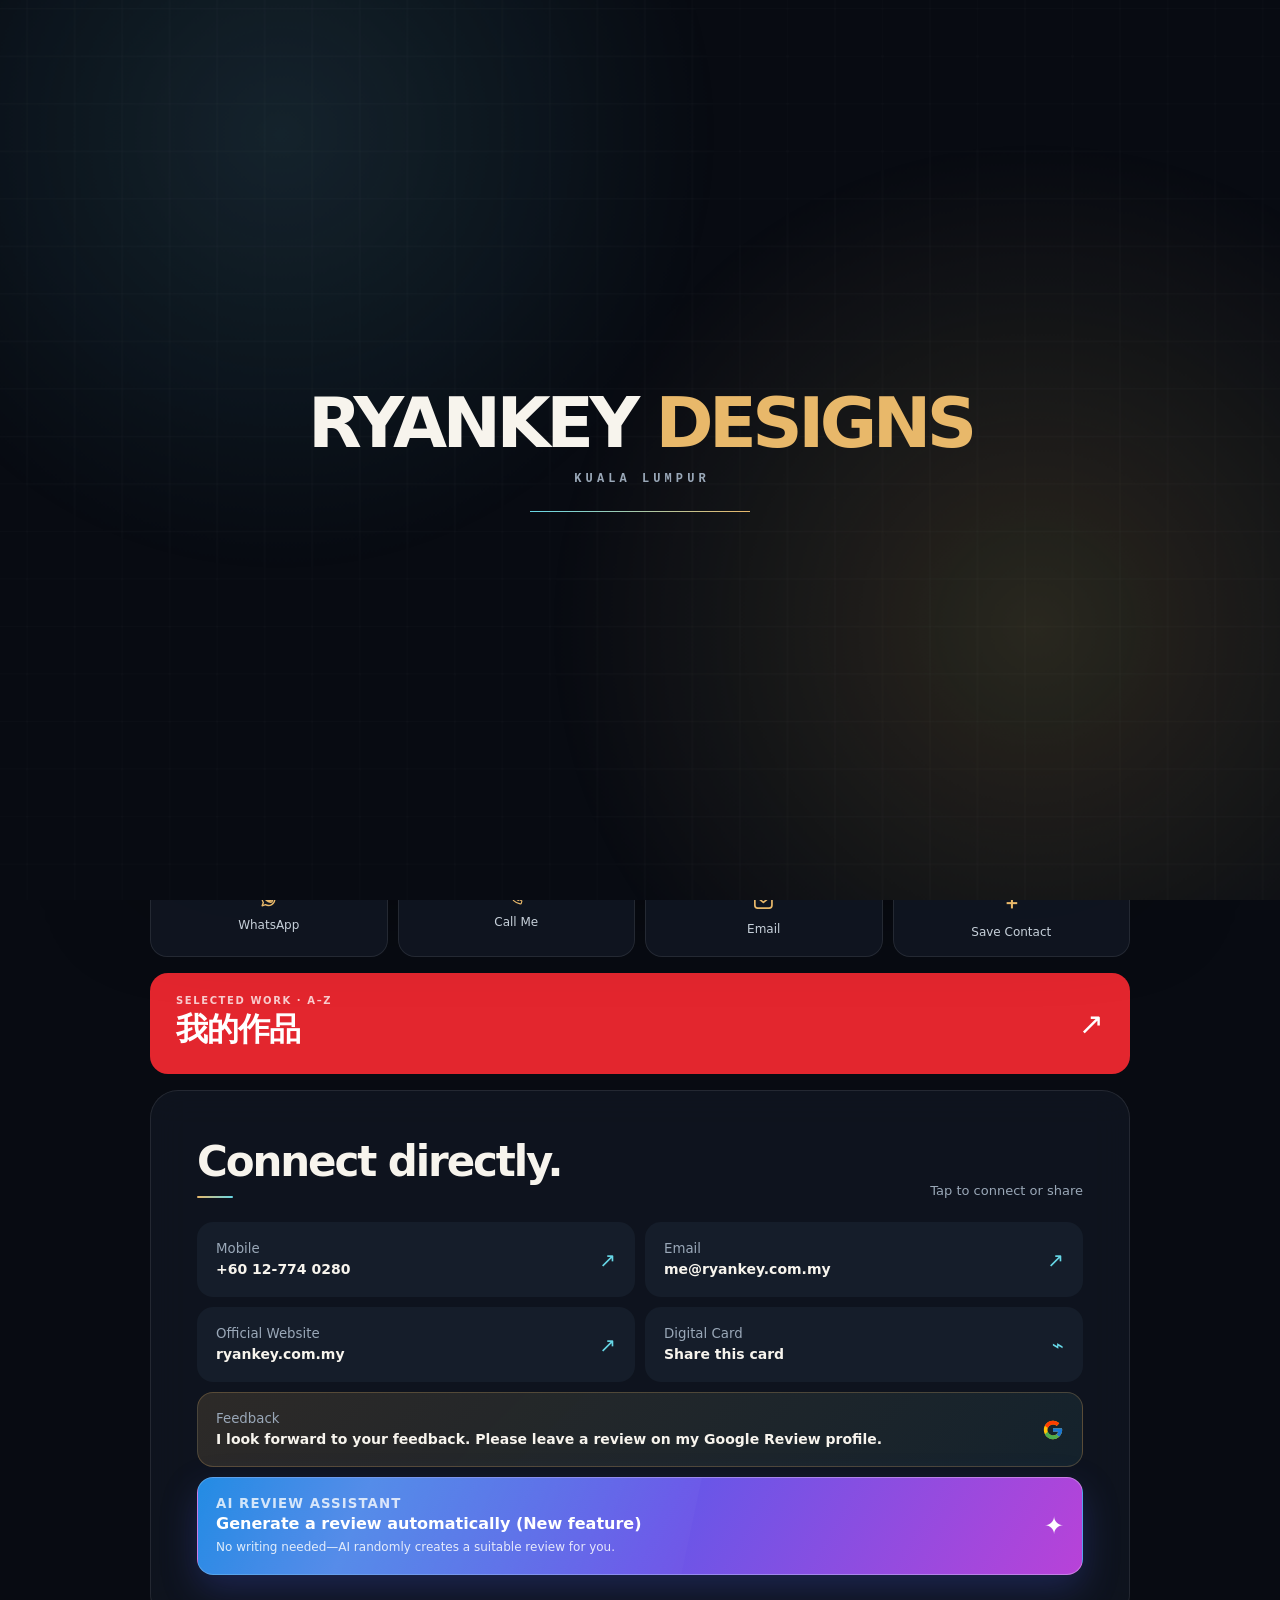
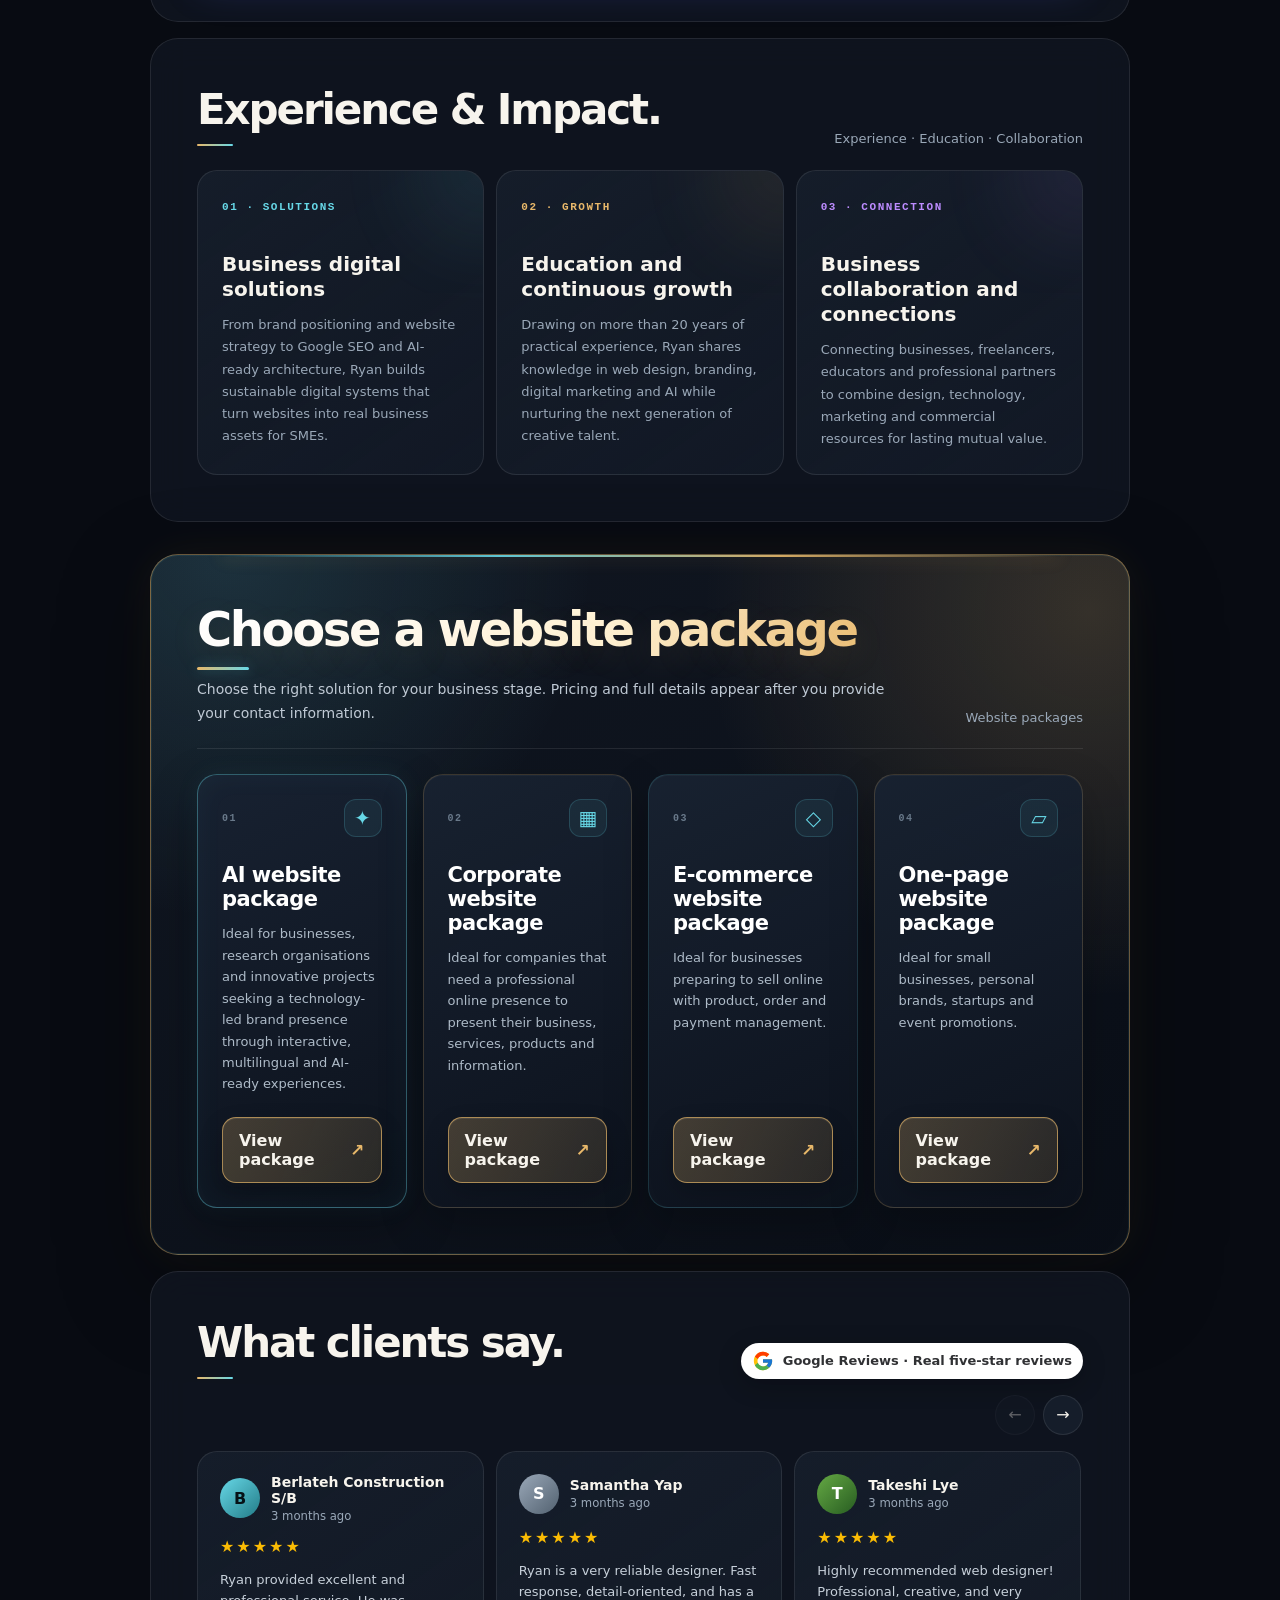
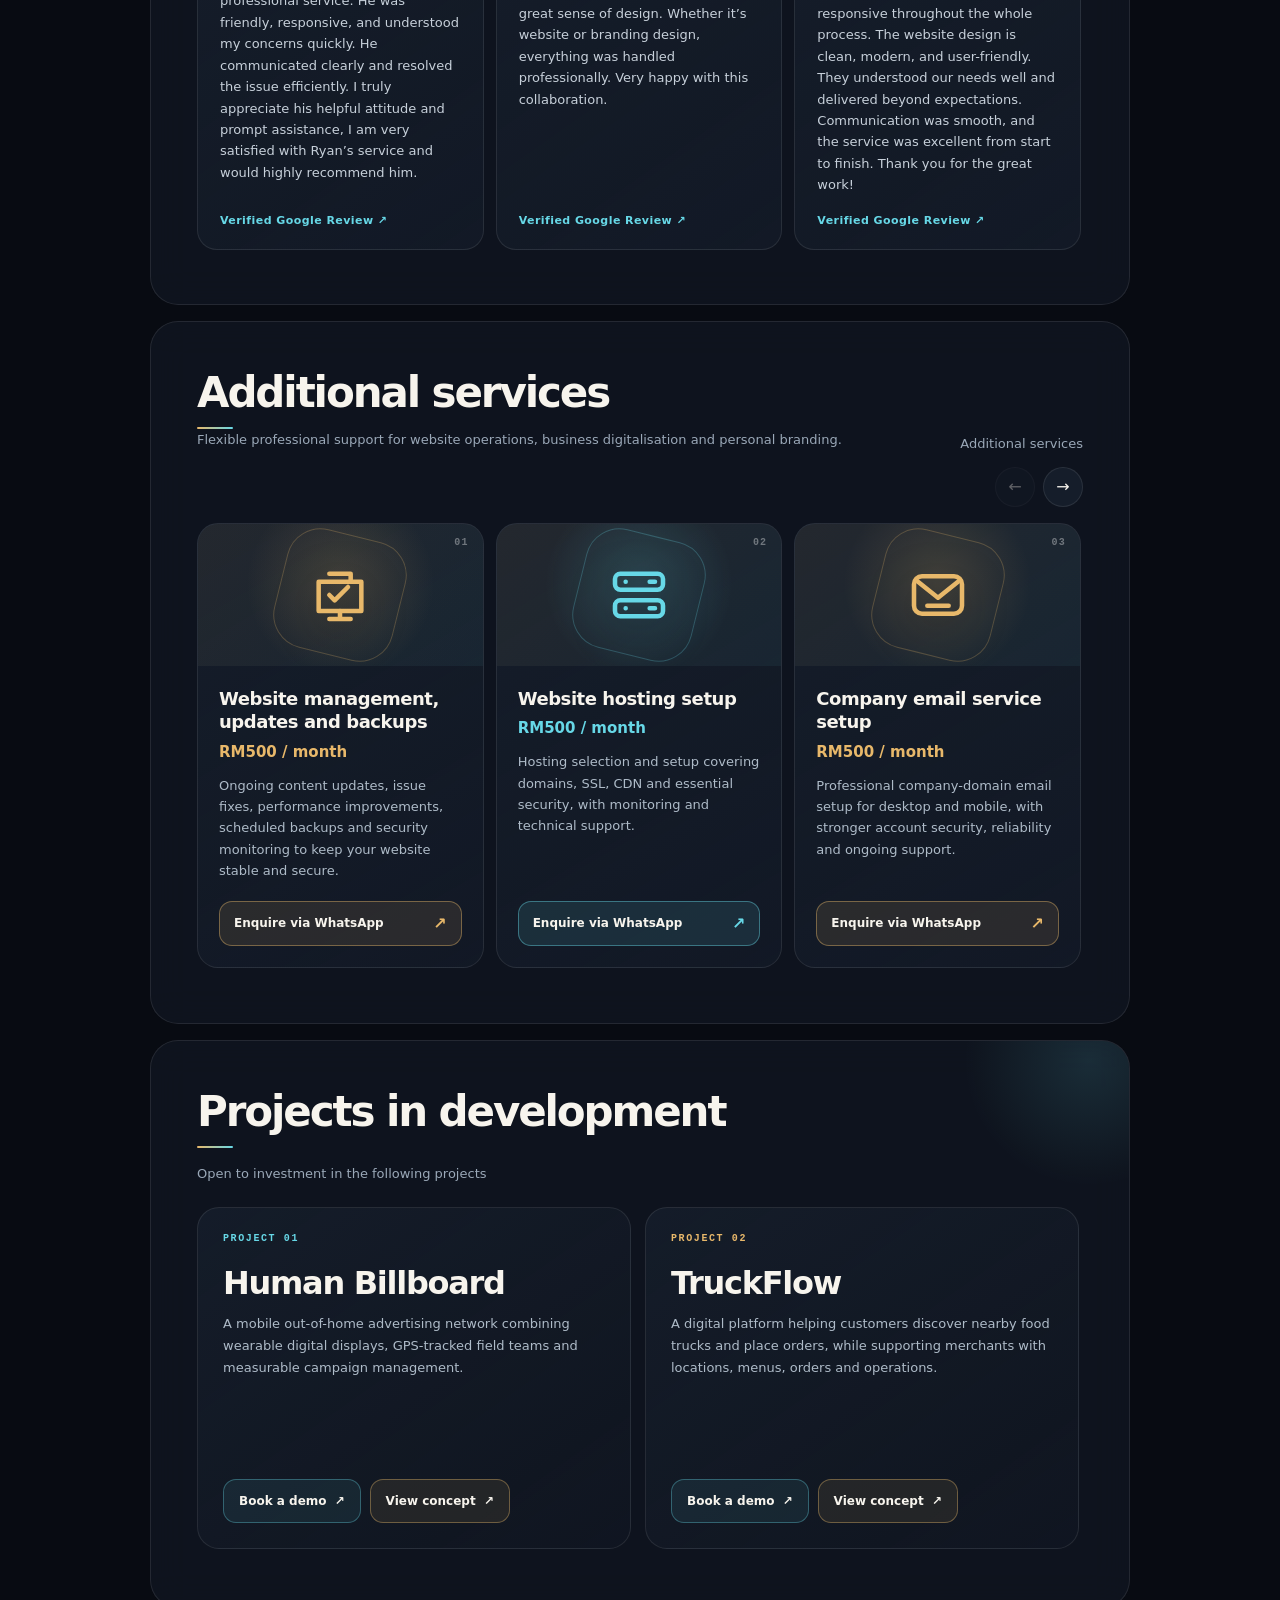
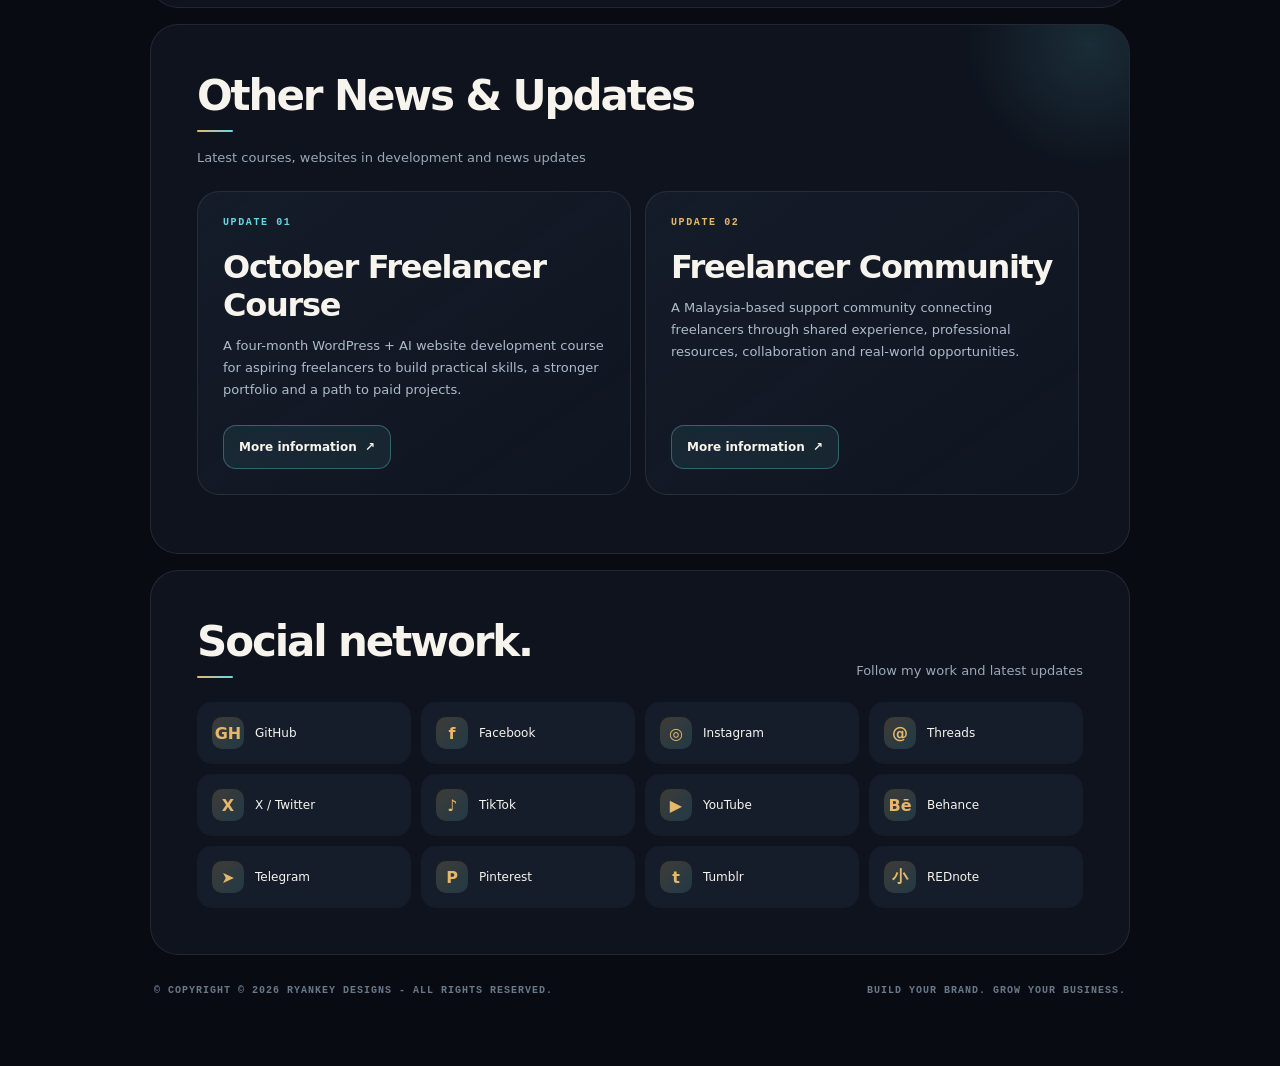
==== index.html @ c9f428a1 "Move client websites to dedicated portfolio page" ====
<!doctype html><html lang="zh-Hans"><head><meta charset="utf-8"><script>
(()=>{
  "use strict";
  if(location.hostname.toLowerCase()!=="ryankeydesigns.github.io")return;
  const sourcePrefix="/digime",currentPath=location.pathname;
  if(currentPath!==sourcePrefix&&!currentPath.startsWith(sourcePrefix+"/"))return;
  const targetPath=currentPath.slice(sourcePrefix.length)||"/";
  location.replace("https://ryankey.com.my"+targetPath+location.search+location.hash);
})();
</script>
<meta name="viewport" content="width=device-width,initial-scale=1,viewport-fit=cover"><meta name="theme-color" content="#080b12">
<link rel="icon" type="image/png" sizes="32x32" href="favicon-32.png">
<link rel="apple-touch-icon" sizes="180x180" href="apple-touch-icon.png">
<link rel="manifest" href="site.webmanifest">
<meta name="description" content="With more than 20 years of web design and brand strategy experience, Ryan helps SMEs build professional websites, strengthen brand value and drive business growth through Google SEO, digital marketing and AI-ready architecture.">
<link rel="canonical" href="https://ryankey.com.my/">
<meta property="og:type" content="profile">
<meta property="og:site_name" content="RyanKey Designs">
<meta property="og:title" content="RyanKey Design - Chief Web Design & Branding Advisor">
<meta property="og:description" content="With more than 20 years of web design and brand strategy experience, Ryan helps SMEs build professional websites, strengthen brand value and drive business growth through Google SEO, digital marketing and AI-ready architecture.">
<meta property="og:url" content="https://ryankey.com.my/">
<meta property="og:image" content="https://ryankey.com.my/Digime_ryankey.jpg?v=20260816">
<meta property="og:image:secure_url" content="https://ryankey.com.my/Digime_ryankey.jpg?v=20260816">
<meta property="og:image:type" content="image/jpeg">
<meta property="og:image:width" content="1000">
<meta property="og:image:height" content="563">
<meta property="og:image:alt" content="Ryan Key — Chief Web Design & Branding Advisor · Digital Name Card">
<meta property="profile:first_name" content="Ryan">
<meta property="profile:last_name" content="Key">
<meta name="twitter:card" content="summary_large_image">
<meta name="twitter:title" content="RyanKey Design - Chief Web Design & Branding Advisor">
<meta name="twitter:description" content="With more than 20 years of web design and brand strategy experience, Ryan helps SMEs build professional websites, strengthen brand value and drive business growth through Google SEO, digital marketing and AI-ready architecture.">
<meta name="twitter:image" content="https://ryankey.com.my/Digime_ryankey.jpg?v=20260816">
<meta name="twitter:image:alt" content="Ryan Key — Chief Web Design & Branding Advisor · Digital Name Card">
<title>RyanKey Design - Chief Web Design & Branding Advisor</title>
<link rel="stylesheet" href="enhancements.css?v=12"><link rel="stylesheet" href="package-selector.css?v=4"><link rel="stylesheet" href="package-card-enhancements.css?v=4"><link rel="stylesheet" href="additional-services.css?v=1"><link rel="stylesheet" href="site-i18n.css?v=2"><style>
:root{color-scheme:dark;--bg:#080b12;--panel:#111722;--panel2:#151d2a;--text:#f7f4ed;--muted:#9aa8b8;--gold:#e8b86a;--cyan:#67d8e7;--line:rgba(255,255,255,.09)}*{box-sizing:border-box}html{scroll-behavior:smooth}body{margin:0;min-height:100vh;background:var(--bg);color:var(--text);font-family:Inter,ui-sans-serif,system-ui,-apple-system,"Segoe UI",sans-serif}body:before{content:"";position:fixed;inset:0;pointer-events:none;background:radial-gradient(circle at 10% 0,rgba(103,216,231,.12),transparent 30%),radial-gradient(circle at 90% 15%,rgba(232,184,106,.12),transparent 32%),linear-gradient(rgba(255,255,255,.018) 1px,transparent 1px),linear-gradient(90deg,rgba(255,255,255,.018) 1px,transparent 1px);background-size:auto,auto,44px 44px,44px 44px}button,a{font:inherit}.shell{position:relative;width:min(100% - 28px,980px);margin:auto;padding:28px 0 70px}.topbar{display:flex;justify-content:space-between;align-items:center;margin-bottom:18px}.brand{font-weight:850;letter-spacing:-.05em}.brand i{font-style:normal;color:var(--gold)}.online{display:flex;align-items:center;gap:8px;color:var(--muted);font:650 10px ui-monospace,monospace;letter-spacing:.14em;text-transform:uppercase}.online:before{content:"";width:7px;height:7px;border-radius:50%;background:#60efa4;box-shadow:0 0 16px #60efa4}.hero{display:grid;grid-template-columns:1.1fr .9fr;min-height:450px;border:1px solid var(--line);border-radius:32px;overflow:hidden;background:rgba(17,23,34,.82);backdrop-filter:blur(20px);box-shadow:0 30px 100px rgba(0,0,0,.5)}.intro{padding:clamp(30px,6vw,66px);display:flex;flex-direction:column;justify-content:center}.eyebrow{margin:0 0 18px;color:var(--gold);font:700 11px ui-monospace,monospace;letter-spacing:.18em;text-transform:uppercase}.intro h1{margin:0;font-size:clamp(58px,9.6vw,101px);line-height:.88;letter-spacing:-.075em}.intro h1 span{display:block;color:transparent;background:linear-gradient(90deg,var(--gold),#fff0c9);background-clip:text;-webkit-background-clip:text}.identity-row{display:grid;grid-template-columns:minmax(0,.9fr) minmax(150px,1.1fr);align-items:end;gap:clamp(18px,4vw,44px)}.identity-meta{min-width:0;padding-bottom:0;transform:translateY(8px)}.title{margin:0 0 4px;color:#d4dde7;font-size:clamp(16px,2.4vw,21px);line-height:1.4;text-align:left}.location{margin:0;color:var(--muted);font-size:13px;text-align:left}html[lang^="zh"] .title{white-space:nowrap;font-size:clamp(13px,3.7vw,18px)}.hero-about{margin:20px 0 0;padding-top:18px;border-top:1px solid var(--line);color:#aebbc8;font-size:13px;line-height:1.65;max-width:510px}.hero-about strong{color:var(--text)}.hero-specialties{display:block;margin-top:10px;color:var(--gold);font-size:11px;font-weight:750;letter-spacing:.04em}.portrait{position:relative;min-height:370px;background:linear-gradient(160deg,rgba(103,216,231,.2),rgba(232,184,106,.08))}.portrait img{width:100%;height:100%;object-fit:cover;filter:saturate(.8) contrast(1.05)}.portrait:after{content:"";position:absolute;inset:0;background:linear-gradient(to top,rgba(8,11,18,.75),transparent 50%)}.actions{display:grid;grid-template-columns:repeat(4,1fr);gap:10px;margin:16px 0}.action{border:1px solid var(--line);border-radius:17px;background:rgba(17,23,34,.86);color:var(--text);text-decoration:none;padding:16px 12px;text-align:center;cursor:pointer;transition:.2s}.action:hover,.action:focus-visible{transform:translateY(-3px);border-color:rgba(232,184,106,.5);background:#17202e;outline:none}.action b{display:block;color:var(--gold);font-size:19px;margin-bottom:5px}.action:nth-child(2) b{font-size:15.32px}.action:nth-child(3) b{font-size:22.8px}.action b svg{display:block;width:1em;height:1em;margin:auto;overflow:visible}.action span{font-size:12px;color:#c7d0da}.section{margin-top:16px;padding:clamp(24px,5vw,46px);border:1px solid var(--line);border-radius:28px;background:rgba(17,23,34,.78);backdrop-filter:blur(18px)}.section-head{display:flex;justify-content:space-between;align-items:end;gap:18px;margin-bottom:24px}.section h2{margin:0;font-size:clamp(26px,5vw,42px);letter-spacing:-.05em}.section-head p{margin:0;color:var(--muted);font-size:13px}.contact-grid{display:grid;grid-template-columns:repeat(2,1fr);gap:10px}.contact{display:flex;justify-content:space-between;text-align:left;align-items:center;gap:12px;padding:18px;border-radius:16px;color:var(--text);text-decoration:none;background:var(--panel2);border:1px solid transparent;transition:.2s;cursor:pointer}.contact:hover{border-color:rgba(103,216,231,.35);transform:translateY(-2px)}.contact small{display:block;color:var(--muted);margin-bottom:3px}.contact strong{font-size:14px;word-break:break-word}.contact em{font-style:normal;color:var(--cyan);font-size:20px}.contact.review{grid-column:1/-1;background:linear-gradient(135deg,rgba(232,184,106,.14),rgba(103,216,231,.08));border-color:rgba(232,184,106,.24)}.contact.review em{color:var(--gold)}.socials{display:grid;grid-template-columns:repeat(4,1fr);gap:10px}.social{display:flex;align-items:center;gap:11px;min-height:62px;padding:14px;border-radius:15px;background:var(--panel2);border:1px solid transparent;color:var(--text);text-decoration:none;transition:.2s}.social:hover{transform:translateY(-2px);border-color:rgba(232,184,106,.4)}.badge{display:grid;place-items:center;flex:0 0 32px;height:32px;border-radius:10px;background:linear-gradient(135deg,rgba(232,184,106,.2),rgba(103,216,231,.15));color:var(--gold);font-weight:900}.social span:last-child{font-size:12px}.google-review-brand{display:inline-flex;align-items:center;gap:9px;padding:7px 11px;border-radius:999px;background:#fff;color:#303134!important;font-weight:750!important;box-shadow:0 6px 24px rgba(0,0,0,.24)}.google-logo{width:22px;height:22px;display:block;flex:0 0 auto}.review-controls{display:flex;justify-content:flex-end;gap:8px;margin:-8px 0 14px}.review-arrow{display:grid;place-items:center;width:40px;height:40px;border:1px solid var(--line);border-radius:50%;background:var(--panel2);color:var(--text);cursor:pointer;transition:.2s}.review-arrow:hover,.review-arrow:focus-visible{border-color:rgba(232,184,106,.55);color:var(--gold);transform:translateY(-2px);outline:none}.review-arrow:disabled{opacity:.35;cursor:default;transform:none}.reviews{display:grid;grid-auto-flow:column;grid-auto-columns:calc((100% - 24px)/3);gap:12px;overflow-x:auto;scroll-snap-type:x mandatory;scroll-behavior:smooth;overscroll-behavior-inline:contain;scrollbar-width:none;padding:2px 1px 8px}.reviews::-webkit-scrollbar{display:none}.review-card{scroll-snap-align:start;scroll-snap-stop:always;display:flex;flex-direction:column;min-height:280px;padding:22px;border-radius:20px;background:linear-gradient(145deg,#151d2a,rgba(21,29,42,.68));border:1px solid var(--line);transition:.25s}.review-card:hover{transform:translateY(-4px);border-color:rgba(232,184,106,.38)}.review-top{display:flex;align-items:center;gap:11px;margin-bottom:14px}.review-avatar{display:grid;place-items:center;flex:0 0 40px;height:40px;border-radius:50%;background:linear-gradient(135deg,var(--cyan),#227b87);color:#061116;font-weight:900}.review-card:nth-child(2) .review-avatar{background:linear-gradient(135deg,#9aa8b8,#526170);color:#fff}.review-card:nth-child(3) .review-avatar{background:linear-gradient(135deg,#65a944,#275c21);color:#fff}.review-card:nth-child(4) .review-avatar{background:linear-gradient(135deg,#36b69f,#075c4c);color:#fff}.review-card:nth-child(5) .review-avatar{background:linear-gradient(135deg,#8d7fc7,#473b79);color:#fff}.review-card:nth-child(6) .review-avatar{background:linear-gradient(135deg,#72aa45,#355f22);color:#fff}.review-card:nth-child(7) .review-avatar{background:linear-gradient(135deg,#d7a447,#7c5418);color:#fff}.review-card:nth-child(8) .review-avatar{background:linear-gradient(135deg,#7188d8,#39498b);color:#fff}.review-card:nth-child(9) .review-avatar{background:linear-gradient(135deg,#3d8b86,#174c49);color:#fff}.review-card:nth-child(10) .review-avatar{background:linear-gradient(135deg,#7dbf55,#3d7724);color:#fff}.review-name{font-size:14px}.review-name small{display:block;margin-top:3px;color:var(--muted);font-weight:500}.stars{color:#fbbc04;letter-spacing:2px;font-size:16px;margin-bottom:13px}.review-text{margin:0;color:#c7d0da;line-height:1.65;font-size:13px;flex:1}.review-source{margin-top:18px;color:var(--cyan);font-size:11px;text-decoration:none;font-weight:750;letter-spacing:.04em}.review-source:hover{color:var(--gold)}.client-controls{display:flex;justify-content:flex-end;gap:8px;margin:-8px 0 14px}.client-arrow{display:grid;place-items:center;width:40px;height:40px;border:1px solid var(--line);border-radius:50%;background:var(--panel2);color:var(--text);cursor:pointer;transition:.2s}.client-arrow:hover,.client-arrow:focus-visible{border-color:rgba(103,216,231,.5);color:var(--cyan);transform:translateY(-2px);outline:none}.client-arrow:disabled{opacity:.35;cursor:default;transform:none}.clients-slider{display:grid;grid-auto-flow:column;grid-auto-columns:calc((100% - 24px)/3);gap:12px;overflow-x:auto;scroll-snap-type:x mandatory;scroll-behavior:smooth;overscroll-behavior-inline:contain;scrollbar-width:none;padding:2px 1px 8px}.clients-slider::-webkit-scrollbar{display:none}.client-card{scroll-snap-align:start;scroll-snap-stop:always;display:flex;flex-direction:column;min-height:320px;border:1px solid var(--line);border-radius:20px;overflow:hidden;background:linear-gradient(145deg,#151d2a,rgba(21,29,42,.66));color:var(--text);text-decoration:none;transition:.3s}.client-card:hover,.client-card:focus-visible{transform:translateY(-4px);border-color:rgba(103,216,231,.38);outline:none}.client-visual{position:relative;display:grid;place-items:center;height:128px;background:radial-gradient(circle at 50% 30%,rgba(103,216,231,.18),transparent 55%),linear-gradient(135deg,rgba(232,184,106,.08),rgba(103,216,231,.06))}.client-visual img{position:relative;z-index:1;width:72px;height:72px;object-fit:contain;border-radius:16px;background:#fff;padding:8px;box-shadow:0 12px 30px rgba(0,0,0,.28)}.client-initial{position:absolute;display:grid;place-items:center;width:72px;height:72px;border-radius:16px;background:linear-gradient(135deg,var(--gold),var(--cyan));color:#071019;font-size:28px;font-weight:900}.client-index{position:absolute;top:13px;right:14px;color:rgba(255,255,255,.36);font:700 10px ui-monospace,monospace;letter-spacing:.12em}.client-copy{display:flex;flex:1;flex-direction:column;padding:20px}.client-copy h3{margin:0 0 10px;font-size:18px;line-height:1.25;letter-spacing:-.02em}.client-copy p{margin:0;color:#aebbc8;font-size:13px;line-height:1.6;flex:1}.client-visit{margin-top:18px;color:var(--gold);font-size:11px;font-weight:750;letter-spacing:.04em}.client-visit b{color:var(--cyan);font-size:15px}.about{color:#bbc7d3;line-height:1.75;font-size:15px;max-width:770px}.about strong{color:var(--text)}footer{padding:30px 4px 0;display:flex;justify-content:space-between;color:#69798a;font:600 10px ui-monospace,monospace;letter-spacing:.1em;text-transform:uppercase}.toast{position:fixed;left:50%;bottom:24px;z-index:5;transform:translate(-50%,25px);padding:12px 17px;border-radius:999px;background:#f4e5c6;color:#17120b;font-size:12px;font-weight:750;opacity:0;pointer-events:none;transition:.25s}.toast.show{opacity:1;transform:translate(-50%,0)}@media(max-width:900px) and (min-width:721px){.reviews,.clients-slider{grid-auto-columns:calc((100% - 12px)/2)}}@media(min-width:721px){.identity-row{display:block}.identity-meta{margin-top:14px;padding-bottom:0;transform:none}.title{margin-bottom:4px}.location{margin:0}}@media(max-width:720px){.reviews,.clients-slider{grid-auto-columns:88%}.client-card{min-height:300px}.review-card{min-height:auto}.review-controls{margin-top:0}.shell{width:min(100% - 20px,540px);padding-top:18px}.hero{grid-template-columns:1fr}.intro{padding:40px 28px}.portrait{min-height:300px;order:-1}.portrait img{position:absolute}.actions{grid-template-columns:repeat(2,1fr)}.contact-grid{grid-template-columns:1fr}.socials{grid-template-columns:repeat(2,1fr)}.section-head{align-items:start;flex-direction:column}.section{padding:28px 20px}footer{gap:8px;flex-direction:column}}@media(prefers-reduced-motion:reduce){*{scroll-behavior:auto!important;transition:none!important}}
.ai-entry{position:fixed;right:22px;bottom:82px;z-index:1100;display:inline-flex;align-items:center;gap:10px;min-height:48px;padding:12px 17px;border:1px solid rgba(103,216,231,.4);border-radius:999px;background:rgba(17,23,34,.96);color:var(--text);text-decoration:none;font-size:13px;font-weight:800;box-shadow:0 16px 44px rgba(0,0,0,.42);backdrop-filter:blur(16px);transition:transform .2s,border-color .2s,box-shadow .2s}.ai-entry:hover,.ai-entry:focus-visible{transform:translateY(-3px);border-color:var(--cyan);box-shadow:0 18px 48px rgba(0,0,0,.5),0 0 24px rgba(103,216,231,.12);outline:none}.ai-entry__dot{width:9px;height:9px;border-radius:50%;background:#60efa4;box-shadow:0 0 14px #60efa4}.ai-entry__icon{color:var(--gold);font-size:17px}.ai-entry__en{display:none}html[lang^="en"] .ai-entry__zh{display:none}html[lang^="en"] .ai-entry__en{display:inline}@media(max-width:520px){.ai-entry{right:14px;bottom:calc(96px + env(safe-area-inset-bottom,0px));min-height:46px;padding:11px 15px}}</style><style>
.development-projects{position:relative;overflow:hidden}
.development-projects:before{content:"";position:absolute;right:-90px;top:-110px;width:260px;height:260px;border-radius:50%;background:radial-gradient(circle,rgba(103,216,231,.13),transparent 68%);pointer-events:none}
.development-projects .section-head{position:relative;z-index:1;flex-direction:column;align-items:flex-start;justify-content:flex-start;gap:18px}
.development-projects .section-head p{width:100%;text-align:left}
.dev-project-grid{position:relative;z-index:1;display:grid;grid-auto-flow:column;grid-auto-columns:calc((100% - 14px)/2);grid-template-columns:none;gap:14px;overflow-x:auto;overscroll-behavior-inline:contain;scroll-snap-type:inline mandatory;scroll-behavior:smooth;padding:2px 2px 12px;scrollbar-width:thin;scrollbar-color:rgba(103,216,231,.45) rgba(255,255,255,.06)}
.dev-project-grid::-webkit-scrollbar{height:7px}
.dev-project-grid::-webkit-scrollbar-track{background:rgba(255,255,255,.06);border-radius:999px}
.dev-project-grid::-webkit-scrollbar-thumb{background:linear-gradient(90deg,var(--cyan),var(--gold));border-radius:999px}
.dev-project-card{position:relative;display:flex;flex-direction:column;min-height:280px;padding:25px;border:1px solid var(--line);border-radius:22px;background:linear-gradient(145deg,rgba(21,29,42,.96),rgba(17,23,34,.72));scroll-snap-align:start;transition:transform .3s ease,border-color .3s ease,box-shadow .3s ease}
.dev-project-card:hover,.dev-project-card:focus-within{transform:translateY(-5px);border-color:rgba(103,216,231,.42);box-shadow:0 20px 55px rgba(0,0,0,.28)}
.dev-project-card:nth-child(even):hover,.dev-project-card:nth-child(even):focus-within{border-color:rgba(232,184,106,.48)}
.dev-project-number{color:var(--cyan);font:750 10px ui-monospace,monospace;letter-spacing:.16em}
.dev-project-card:nth-child(even) .dev-project-number{color:var(--gold)}
.dev-project-card h3{margin:20px 0 11px;font-size:clamp(23px,3.5vw,32px);letter-spacing:-.04em}\n.other-updates .dev-project-status{display:inline-block;margin-left:.18em;font-size:.7em;font-weight:800;line-height:1;letter-spacing:-.02em;vertical-align:baseline;white-space:nowrap}
.dev-project-card p{flex:1;margin:0;color:#aebbc8;font-size:13px;line-height:1.7}
.dev-project-actions{display:flex;flex-wrap:wrap;gap:9px;margin-top:24px}
.dev-project-button{display:inline-flex;align-items:center;justify-content:center;gap:8px;min-height:44px;padding:11px 15px;border:1px solid rgba(103,216,231,.34);border-radius:13px;color:var(--text);background:rgba(103,216,231,.08);text-decoration:none;font-size:12px;font-weight:800;transition:.2s}
.dev-project-button:hover,.dev-project-button:focus-visible{transform:translateY(-2px);color:#071019;background:var(--cyan);outline:none}
.dev-project-button--concept{border-color:rgba(232,184,106,.38);background:rgba(232,184,106,.09)}
.dev-project-button--concept:hover,.dev-project-button--concept:focus-visible{background:var(--gold)}
@media(max-width:720px){.dev-project-grid{grid-auto-columns:88%}.dev-project-card{min-height:250px;padding:22px}.dev-project-actions{display:grid;grid-template-columns:repeat(2,minmax(0,1fr))}.dev-project-card--concept-only .dev-project-actions{grid-template-columns:1fr}.dev-project-button{padding:10px 8px}}
</style><style>
.dev-demo-button{cursor:pointer}
.demo-booking-modal[hidden]{display:none}
.demo-booking-modal{position:fixed;inset:0;z-index:3000;display:grid;place-items:center;padding:20px;background:rgba(4,7,12,.78);backdrop-filter:blur(14px)}
.demo-booking-dialog{position:relative;width:min(100%,700px);max-height:min(88dvh,820px);overflow-y:auto;padding:clamp(24px,5vw,42px);border:1px solid rgba(103,216,231,.3);border-radius:26px;background:linear-gradient(145deg,#151d2a,#0e151f);box-shadow:0 30px 100px rgba(0,0,0,.65)}
.demo-booking-close{position:absolute;top:14px;right:14px;display:grid;place-items:center;width:40px;height:40px;border:1px solid var(--line);border-radius:50%;background:#111722;color:var(--text);font-size:22px;cursor:pointer}
.demo-booking-dialog h2{margin:0 48px 6px 0;font-size:clamp(26px,5vw,38px);letter-spacing:-.04em}
.demo-booking-project{display:block;margin:4px 0 24px;color:var(--gold);font-size:15px;font-weight:800}
.demo-booking-grid{display:grid;grid-template-columns:repeat(2,minmax(0,1fr));gap:15px}
.demo-field{display:grid;gap:7px}
.demo-field--wide{grid-column:1/-1}
.demo-field label{color:#d7e0e8;font-size:12px;font-weight:750}
.demo-field input{width:100%;min-height:48px;border:1px solid rgba(255,255,255,.13);border-radius:13px;padding:11px 13px;background:#182231;color:#fff;outline:none}
.demo-field input:focus{border-color:var(--cyan);box-shadow:0 0 0 3px rgba(103,216,231,.1)}
.demo-consent{display:flex;align-items:flex-start;gap:10px;margin:18px 0;color:var(--muted);font-size:12px;line-height:1.55}
.demo-consent input{margin-top:3px;accent-color:var(--gold)}
.demo-form-error{min-height:18px;margin:0 0 10px;color:#ffaea4;font-size:12px}
.demo-booking-actions{display:flex;justify-content:flex-end;gap:10px}
.demo-cancel,.demo-submit{min-height:46px;border-radius:13px;padding:11px 17px;font-weight:850;cursor:pointer}
.demo-cancel{border:1px solid var(--line);background:transparent;color:var(--text)}
.demo-submit{border:0;background:var(--gold);color:#15191f}
body.demo-modal-open{overflow:hidden}
@media(max-width:620px){.demo-booking-modal{padding:10px}.demo-booking-dialog{max-height:92dvh;padding:24px 18px;border-radius:21px}.demo-booking-grid{grid-template-columns:1fr}.demo-field--wide{grid-column:auto}.demo-booking-actions{display:grid;grid-template-columns:1fr}.demo-submit{grid-row:1}.demo-cancel{grid-row:2}}
</style><style>
.portfolio-cta{display:grid;grid-template-columns:minmax(0,1fr) auto;grid-template-areas:"meta arrow" "title arrow";align-items:center;gap:2px 20px;margin:16px 0;padding:22px 26px;border-radius:18px;background:#e3262e;color:#fff;text-decoration:none;transition:transform .2s ease,background .2s ease}
.portfolio-cta span{grid-area:meta;font-size:10px;font-weight:800;letter-spacing:.16em;opacity:.76}
.portfolio-cta strong{grid-area:title;font-size:clamp(20px,3.2vw,32px);letter-spacing:-.035em}
.portfolio-cta em{grid-area:arrow;font-style:normal;font-size:30px;transition:transform .2s ease}
.portfolio-cta:hover,.portfolio-cta:focus-visible{background:#ff3039;transform:translateY(-2px);outline:none}
.portfolio-cta:hover em,.portfolio-cta:focus-visible em{transform:translate(3px,-3px)}
@media(max-width:600px){.portfolio-cta{padding:19px 20px;border-radius:15px}.portfolio-cta strong{font-size:22px}}
</style></head><body class="is-loading"><div class="site-loader" id="siteLoader" role="status" aria-live="polite" aria-label="RyanKey Designs website is loading"><div class="site-loader-inner"><p class="site-loader-brand">RYANKEY <span>DESIGNS</span></p><p class="site-loader-location">KUALA LUMPUR</p><div class="site-loader-line" aria-hidden="true"></div></div></div><main class="shell">
<nav class="topbar" aria-label="Brand"><div class="brand">RYANKEY <i>DESIGNS</i></div><a class="online" href="https://wa.me/60127740280" target="_blank" rel="noopener" aria-label="通过 WhatsApp 联系 Ryan / Contact Ryan on WhatsApp">Available</a></nav>
<section class="hero"><div class="intro"><div class="identity-row"><h1>Ryan <span>Key.</span></h1><div class="identity-meta"><p class="title">Chief Web Design & Branding Advisor</p><p class="location">Kuala Lumpur · Malaysia</p></div></div><p class="hero-about">拥有超过 <strong>20 年网页设计与品牌策略经验</strong>，协助中小型企业建立专业网站、提升品牌价值，并结合 Google SEO、数码营销及 AI Ready 架构推动业务成长。<span class="hero-specialties">Web Designer · Digital Marketing Trainer · AI Personal Branding Consultant</span></p><aside class="hero-roles" aria-labelledby="heroRolesTitle"><h2 class="hero-roles__title" id="heroRolesTitle">社团和公益头衔／职位</h2><ul class="hero-roles__list"><li><strong>吉隆坡增光中小型工商业联合会</strong> — 数码资讯</li><li><strong>城市园甲洞华小（三）校</strong> — 网站管理与更新</li><li><strong>SUMA 数码营销学院</strong> — 网络与网站指导老师</li><li><strong>自由业者互助社群</strong> — 创办人</li></ul></aside></div><div class="portrait"><img id="heroPortrait" src="ryankey-profile.jpg?v=2" alt="Ryan Key" width="900" height="1200" decoding="async" fetchpriority="high"></div></section>
<section class="actions" aria-label="Quick actions"><a class="action" href="https://wa.me/60127740280" target="_blank" rel="noopener"><b><svg viewBox="0 0 24 24" aria-hidden="true" focusable="false" fill="none" stroke="currentColor" stroke-width="1.8" stroke-linecap="round" stroke-linejoin="round"><path d="M20 11.5a8 8 0 0 1-11.8 7L4 20l1.5-4.1A8 8 0 1 1 20 11.5Z"/><path d="M9 8.5c.4 3 2 4.7 5 5.2l1-1.2 2 .9c-.2 1.4-1 2.1-2.4 2.1-4.2-.2-7.7-3.7-8-7.8 0-1.3.8-2.1 2.1-2.3l1 2-1.2 1.1Z"/></svg></b><span>WhatsApp</span></a><a class="action" href="tel:+60127740280"><b><svg viewBox="0 0 24 24" aria-hidden="true" focusable="false" fill="none" stroke="currentColor" stroke-width="1.8" stroke-linecap="round" stroke-linejoin="round"><path d="M6.7 3.8 9 7.7 7.5 9.5a14.5 14.5 0 0 0 7 7l1.8-1.5 3.9 2.3-.8 3.2c-.2.8-1 1.4-1.9 1.3C9.7 20.7 3.3 14.3 2.2 6.5c-.1-.9.5-1.7 1.3-1.9l3.2-.8Z"/></svg></b><span>Call Me</span></a><a class="action" href="mailto:me@ryankey.com.my"><b><svg viewBox="0 0 24 24" aria-hidden="true" focusable="false" fill="none" stroke="currentColor" stroke-width="1.8" stroke-linecap="round" stroke-linejoin="round"><rect x="3" y="5" width="18" height="14" rx="3"/><path d="m4.5 7 7.5 6 7.5-6"/></svg></b><span>Email</span></a><button class="action" id="saveContact" type="button"><b>＋</b><span>Save Contact</span></button></section>
<a class="portfolio-cta" href="works.html" aria-label="查看我的作品"><span>SELECTED WORK · A–Z</span><strong>我的作品</strong><em aria-hidden="true">↗</em></a>
<section class="section"><div class="section-head"><h2>Connect directly.</h2><p>轻触即可联络或分享</p></div><div class="contact-grid"><a class="contact" href="tel:+60127740280"><span><small>Mobile</small><strong>+60 12-774 0280</strong></span><em>↗</em></a><a class="contact" href="mailto:me@ryankey.com.my"><span><small>Email</small><strong>me@ryankey.com.my</strong></span><em>↗</em></a><a class="contact" href="https://ryankey.com.my/" target="_blank" rel="noopener"><span><small>Official Website</small><strong>ryankey.com.my</strong></span><em>↗</em></a><button class="contact" id="shareCard" type="button"><span><small>Digital Card</small><strong>Share this card</strong></span><em>⌁</em></button><a class="contact review" href="https://g.page/r/CS7VcVHp9qnpEAE/review" target="_blank" rel="noopener"><span><small>Feedback</small><strong>I look forward to your feedback. Please leave a review on my Google Review profile.</strong></span><em><svg class="google-logo" viewBox="0 0 48 48" role="img" aria-label="Google Review"><path fill="#FFC107" d="M43.611 20.083H42V20H24v8h11.303C33.65 32.657 29.225 36 24 36c-6.627 0-12-5.373-12-12s5.373-12 12-12c3.059 0 5.842 1.154 7.961 3.039l5.657-5.657C34.046 6.053 29.268 4 24 4 12.955 4 4 12.955 4 24s8.955 20 20 20 20-8.955 20-20c0-1.341-.138-2.65-.389-3.917z"/><path fill="#FF3D00" d="M6.306 14.691l6.571 4.819C14.655 15.108 18.961 12 24 12c3.059 0 5.842 1.154 7.961 3.039l5.657-5.657C34.046 6.053 29.268 4 24 4c-7.682 0-14.344 4.337-17.694 10.691z"/><path fill="#4CAF50" d="M24 44c5.166 0 9.86-1.977 13.409-5.192l-6.19-5.238C29.211 35.091 26.715 36 24 36c-5.204 0-9.616-3.317-11.283-7.946l-6.522 5.025C9.505 39.556 16.227 44 24 44z"/><path fill="#1976D2" d="M43.611 20.083H42V20H24v8h11.303a12.04 12.04 0 0 1-4.087 5.571l.003-.002 6.19 5.238C36.971 39.205 44 34 44 24c0-1.341-.138-2.65-.389-3.917z"/></svg></em></a><a class="contact review-generator" href="https://google-review.ryankey.com.my/r/ryankey-review" target="_blank" rel="noopener"><span><small>AI Review Assistant</small><strong>Generate a review automatically (New feature)</strong><span class="contact-note">No writing needed—AI randomly creates a suitable review for you.</span></span><em aria-hidden="true">✦</em></a></div></section>
<section class="section social-section"><div class="section-head"><h2>Social network.</h2><p>关注我的作品与最新动态</p></div><div class="socials">
<a class="social" href="https://github.com/ryankeydesigns" target="_blank" rel="noopener"><span class="badge">GH</span><span>GitHub</span></a><a class="social" href="https://www.facebook.com/ryankeydesigns" target="_blank" rel="noopener"><span class="badge">f</span><span>Facebook</span></a><a class="social" href="https://www.instagram.com/ryankeydesigns/" target="_blank" rel="noopener"><span class="badge">◎</span><span>Instagram</span></a><a class="social" href="https://www.threads.net/@ryankeydesigns" target="_blank" rel="noopener"><span class="badge">@</span><span>Threads</span></a><a class="social" href="https://x.com/RyanKey52797190" target="_blank" rel="noopener"><span class="badge">X</span><span>X / Twitter</span></a><a class="social" href="https://www.tiktok.com/@29ryankey" target="_blank" rel="noopener"><span class="badge">♪</span><span>TikTok</span></a><a class="social" href="https://www.youtube.com/@ryankey" target="_blank" rel="noopener"><span class="badge">▶</span><span>YouTube</span></a><a class="social" href="https://www.behance.net/ryankey2020" target="_blank" rel="noopener"><span class="badge">Bē</span><span>Behance</span></a><a class="social" href="https://t.me/Ryankey29" target="_blank" rel="noopener"><span class="badge">➤</span><span>Telegram</span></a><a class="social" href="https://www.pinterest.com/ryankeydesigns/" target="_blank" rel="noopener"><span class="badge">P</span><span>Pinterest</span></a><a class="social" href="https://www.tumblr.com/blog/ryankey-designs" target="_blank" rel="noopener" aria-label="Visit RyanKey Designs on Tumblr"><span class="badge">t</span><span>Tumblr</span></a><a class="social" href="https://www.rednote.com/user/profile/6471e61c000000001001e84d" target="_blank" rel="noopener" aria-label="Visit RyanKey Designs on REDnote"><span class="badge">小</span><span>REDnote</span></a>
</div></section>
<section class="section reviews-section"><div class="section-head"><h2>What clients say.</h2><p class="google-review-brand"><svg class="google-logo" viewBox="0 0 48 48" role="img" aria-label="Google"><path fill="#FFC107" d="M43.611 20.083H42V20H24v8h11.303C33.65 32.657 29.225 36 24 36c-6.627 0-12-5.373-12-12s5.373-12 12-12c3.059 0 5.842 1.154 7.961 3.039l5.657-5.657C34.046 6.053 29.268 4 24 4 12.955 4 4 12.955 4 24s8.955 20 20 20 20-8.955 20-20c0-1.341-.138-2.65-.389-3.917z"/><path fill="#FF3D00" d="M6.306 14.691l6.571 4.819C14.655 15.108 18.961 12 24 12c3.059 0 5.842 1.154 7.961 3.039l5.657-5.657C34.046 6.053 29.268 4 24 4c-7.682 0-14.344 4.337-17.694 10.691z"/><path fill="#4CAF50" d="M24 44c5.166 0 9.86-1.977 13.409-5.192l-6.19-5.238C29.211 35.091 26.715 36 24 36c-5.204 0-9.616-3.317-11.283-7.946l-6.522 5.025C9.505 39.556 16.227 44 24 44z"/><path fill="#1976D2" d="M43.611 20.083H42V20H24v8h11.303a12.04 12.04 0 0 1-4.087 5.571l.003-.002 6.19 5.238C36.971 39.205 44 34 44 24c0-1.341-.138-2.65-.389-3.917z"/></svg><span>Google Reviews · 真实五星评价</span></p></div><div class="review-controls" aria-label="Review navigation"><button class="review-arrow" id="reviewPrev" type="button" aria-label="Previous reviews">←</button><button class="review-arrow" id="reviewNext" type="button" aria-label="Next reviews">→</button></div><div class="reviews" id="reviewsSlider" tabindex="0" aria-label="Google reviews slider">
<article class="review-card"><div class="review-top"><span class="review-avatar" aria-hidden="true">B</span><strong class="review-name">Berlateh Construction S/B<small>3 个月前</small></strong></div><div class="stars" aria-label="5 out of 5 stars">★★★★★</div><p class="review-text">Ryan provided excellent and professional service. He was friendly, responsive, and understood my concerns quickly. He communicated clearly and resolved the issue efficiently. I truly appreciate his helpful attitude and prompt assistance, I am very satisfied with Ryan’s service and would highly recommend him.</p><a class="review-source" href="https://www.google.com/maps/place/Ryankey+Designs/data=!4m2!3m1!1s0x0:0xe9a9f6e95171d52e?sa=X&ved=1t:2428&ictx=111" target="_blank" rel="noopener">Verified Google Review ↗</a></article>
<article class="review-card"><div class="review-top"><span class="review-avatar" aria-hidden="true">S</span><strong class="review-name">Samantha Yap<small>3 个月前</small></strong></div><div class="stars" aria-label="5 out of 5 stars">★★★★★</div><p class="review-text">Ryan is a very reliable designer. Fast response, detail-oriented, and has a great sense of design. Whether it’s website or branding design, everything was handled professionally. Very happy with this collaboration.</p><a class="review-source" href="https://www.google.com/maps/place/Ryankey+Designs/data=!4m2!3m1!1s0x0:0xe9a9f6e95171d52e?sa=X&ved=1t:2428&ictx=111" target="_blank" rel="noopener">Verified Google Review ↗</a></article>
<article class="review-card"><div class="review-top"><span class="review-avatar" aria-hidden="true">T</span><strong class="review-name">Takeshi Lye<small>3 个月前</small></strong></div><div class="stars" aria-label="5 out of 5 stars">★★★★★</div><p class="review-text">Highly recommended web designer! Professional, creative, and very responsive throughout the whole process. The website design is clean, modern, and user-friendly. They understood our needs well and delivered beyond expectations. Communication was smooth, and the service was excellent from start to finish. Thank you for the great work!</p><a class="review-source" href="https://www.google.com/maps/place/Ryankey+Designs/data=!4m2!3m1!1s0x0:0xe9a9f6e95171d52e?sa=X&ved=1t:2428&ictx=111" target="_blank" rel="noopener">Verified Google Review ↗</a></article>
<article class="review-card"><div class="review-top"><span class="review-avatar" aria-hidden="true">S</span><strong class="review-name">Sifu Wong<small>3 个月前</small></strong></div><div class="stars" aria-label="5 out of 5 stars">★★★★★</div><p class="review-text">Ryankey Designs always over deliver in term of their product and services. I have been using their services for the past few years without complain. They will suggest the best solution for your web design needs.</p><a class="review-source" href="https://www.google.com/maps/place/Ryankey+Designs/data=!4m2!3m1!1s0x0:0xe9a9f6e95171d52e?sa=X&ved=1t:2428&ictx=111" target="_blank" rel="noopener">Verified Google Review ↗</a></article>
<article class="review-card"><div class="review-top"><span class="review-avatar" aria-hidden="true">J</span><strong class="review-name">Jared Low<small>3 个月前</small></strong></div><div class="stars" aria-label="5 out of 5 stars">★★★★★</div><p class="review-text">Ryan is a very nice and knowledgeable lecturer. I with with him at SUMA College he always well taught our students</p><a class="review-source" href="https://www.google.com/maps/place/Ryankey+Designs/data=!4m2!3m1!1s0x0:0xe9a9f6e95171d52e?sa=X&ved=1t:2428&ictx=111" target="_blank" rel="noopener">Verified Google Review ↗</a></article>
<article class="review-card"><div class="review-top"><span class="review-avatar" aria-hidden="true">M</span><strong class="review-name">Mindie Sai<small>2 个月前</small></strong></div><div class="stars" aria-label="5 out of 5 stars">★★★★★</div><p class="review-text">Ryan is someone who is very patient, responsible and committed to his work. I have engaged him for my business art work since years ago, he is always attentive to customer's needs.</p><a class="review-source" href="https://www.google.com/maps/place/Ryankey+Designs/data=!4m2!3m1!1s0x0:0xe9a9f6e95171d52e?sa=X&ved=1t:2428&ictx=111" target="_blank" rel="noopener">Verified Google Review ↗</a></article>
<article class="review-card"><div class="review-top"><span class="review-avatar" aria-hidden="true">J</span><strong class="review-name">Jess Tan<small>3 周前</small></strong></div><div class="stars" aria-label="5 out of 5 stars">★★★★★</div><p class="review-text">Ryan is more than a web designer-he is a trusted digital marketing partner. From website planning to Google Business Profile, content strategy, and technical support, he has been there every step of the way. I highly recommend RyanKey Designs to anyone looking to build a strong online presence.</p><a class="review-source" href="https://www.google.com/maps/place/Ryankey+Designs/data=!4m2!3m1!1s0x0:0xe9a9f6e95171d52e?sa=X&ved=1t:2428&ictx=111" target="_blank" rel="noopener">Verified Google Review ↗</a></article>
<article class="review-card"><div class="review-top"><span class="review-avatar" aria-hidden="true">林</span><strong class="review-name">林邵阳<small>3 个月前</small></strong></div><div class="stars" aria-label="5 out of 5 stars">★★★★★</div><p class="review-text">Great learning experience overall. The teacher explains things clearly and makes the class comfortable and enjoyable. I’ve improved a lot in website design during this course.</p><a class="review-source" href="https://www.google.com/maps/place/Ryankey+Designs/data=!4m2!3m1!1s0x0:0xe9a9f6e95171d52e?sa=X&ved=1t:2428&ictx=111" target="_blank" rel="noopener">Verified Google Review ↗</a></article>
<article class="review-card"><div class="review-top"><span class="review-avatar" aria-hidden="true">汪</span><strong class="review-name">汪骏宇 ong jun yu<small>3 个月前</small></strong></div><div class="stars" aria-label="5 out of 5 stars">★★★★★</div><p class="review-text">很感谢老师在 Website Design 的指导，课程内容非常实用，也让我对网站设计有更深的理解。老师会认真讲解每个细节，包括 layout、字体、配色和整体视觉效果，对我帮助很大。愿意分享真实行业经验，以前我对 website design 没什么概念，但上完课后，开始懂得怎样设计一个有美感又有用户体验的网站。谢谢老师一直耐心指导！</p><a class="review-source" href="https://www.google.com/maps/place/Ryankey+Designs/data=!4m2!3m1!1s0x0:0xe9a9f6e95171d52e?sa=X&ved=1t:2428&ictx=111" target="_blank" rel="noopener">Verified Google Review ↗</a></article>
<article class="review-card"><div class="review-top"><span class="review-avatar" aria-hidden="true">L</span><strong class="review-name">罗子健Lohcheekian<small>3 个月前</small></strong></div><div class="stars" aria-label="5 out of 5 stars">★★★★★</div><p class="review-text">An excellent website design lecturer who explains concepts clearly and makes learning easy to understand. The classes are always engaging, practical, and helpful for improving both creativity and technical skills.</p><a class="review-source" href="https://www.google.com/maps/place/Ryankey+Designs/data=!4m2!3m1!1s0x0:0xe9a9f6e95171d52e?sa=X&ved=1t:2428&ictx=111" target="_blank" rel="noopener">Verified Google Review ↗</a></article>
</div></section>
<section class="section experience-section"><div class="section-head"><h2>Experience & Impact.</h2><p>经验 · 教学 · 合作</p></div><div class="experience"><article class="experience-card cyan"><span class="number">01 · SOLUTIONS</span><h3>企业数码解决方案</h3><p>从品牌定位、网站策略、Google SEO 到 AI Ready 架构，为中小型企业规划可持续成长的数码系统，让网站成为真正的业务资产。</p></article><article class="experience-card gold"><span class="number">02 · GROWTH</span><h3>教学与持续成长</h3><p>结合超过 20 年实战经验，持续分享网页设计、品牌策略、数码营销与 AI 应用知识，并透过教学推动新一代创意人才成长。</p></article><article class="experience-card violet"><span class="number">03 · CONNECTION</span><h3>商业合作与资源连接</h3><p>连接企业、自由工作者、教育机构与专业伙伴，整合设计、技术、营销及商业资源，创造长期且互惠的合作价值。</p></article></div></section>
<section class="section development-projects" id="developmentProjects" aria-labelledby="developmentProjectsTitle"><div class="section-head"><h2 id="developmentProjectsTitle">Projects in development</h2><p>Open to investment in the following projects</p></div><div class="dev-project-grid" role="region" aria-label="Projects in development" tabindex="0"><article class="dev-project-card"><span class="dev-project-number">PROJECT 01</span><h3>Human Billboard</h3><p>A mobile out-of-home advertising network combining wearable digital displays, GPS-tracked field teams and measurable campaign management.</p><div class="dev-project-actions"><button type="button" class="dev-project-button dev-demo-button" data-demo-project="Human Billboard" aria-label="Book a demo">Book a demo <span aria-hidden="true">↗</span></button><a class="dev-project-button dev-project-button--concept" href="https://docs.google.com/presentation/d/1nWnqqLB9lE0BW27IsFU2--lgbJn2pkNJJYWGOYHKw9U/edit?usp=sharing" target="_blank" rel="noopener noreferrer" aria-label="Concept presentation">View concept <span aria-hidden="true">↗</span></a></div></article><article class="dev-project-card"><span class="dev-project-number">PROJECT 02</span><h3>TruckFlow</h3><p>A digital platform helping customers discover nearby food trucks and place orders, while supporting merchants with locations, menus, orders and operations.</p><div class="dev-project-actions"><button type="button" class="dev-project-button dev-demo-button" data-demo-project="TruckFlow" aria-label="Book a demo">Book a demo <span aria-hidden="true">↗</span></button><a class="dev-project-button dev-project-button--concept" href="https://docs.google.com/presentation/d/1_Q2O-L8oxTBWifsIcV_4pQhQhjnWgEW5WC80RHcvcLo/edit?usp=sharing" target="_blank" rel="noopener noreferrer" aria-label="Concept presentation">View concept <span aria-hidden="true">↗</span></a></div></article><article class="dev-project-card dev-project-card--concept-only"><span class="dev-project-number">PROJECT 03</span><h3>JDM Japanese Street Car Used Parts Platform</h3><p>A specialist marketplace connecting JDM enthusiasts, workshops and trusted sellers to discover and trade rare pre-owned Japanese performance parts.</p><div class="dev-project-actions"><a class="dev-project-button dev-project-button--concept" href="https://docs.google.com/presentation/d/1kI4KhyLHgcWZQ9Z7C0SZeEW1PVRDUF4NDJDu-ksMhQ4/edit?usp=sharing" target="_blank" rel="noopener noreferrer" aria-label="Concept presentation">View concept <span aria-hidden="true">↗</span></a></div></article><article class="dev-project-card dev-project-card--concept-only"><span class="dev-project-number">PROJECT 04</span><h3>World's Rarest Coffee Club</h3><p>A members-only club for collectors and connoisseurs, bringing together limited-origin lots, rare harvests and exclusive tasting experiences.</p><div class="dev-project-actions"><a class="dev-project-button dev-project-button--concept" href="https://docs.google.com/presentation/d/1vPc5oKJykac3y-sgTixIhN1Dxxl74jkT2PoHggKBFNk/edit?usp=sharing" target="_blank" rel="noopener noreferrer" aria-label="Concept presentation">View concept <span aria-hidden="true">↗</span></a></div></article></div></section><section class="section development-projects other-updates" id="otherUpdates" aria-labelledby="otherUpdatesTitle"><div class="section-head"><h2 id="otherUpdatesTitle">Other News &amp; Updates</h2><p>Latest courses, websites in development and news updates</p></div><div class="dev-project-grid" role="region" aria-label="Other news and updates" tabindex="0"><article class="dev-project-card"><span class="dev-project-number">UPDATE 01</span><h3>October Freelancer Course</h3><p>A four-month WordPress + AI website development course for aspiring freelancers to build practical skills, a stronger portfolio and a path to paid projects.</p><div class="dev-project-actions"><a class="dev-project-button" href="https://ai-website26.ryankeycourse.com/" target="_blank" rel="noopener noreferrer" aria-label="More information">More information <span aria-hidden="true">↗</span></a></div></article><article class="dev-project-card"><span class="dev-project-number">UPDATE 02</span><h3>Freelancer Community</h3><p>A Malaysia-based support community connecting freelancers through shared experience, professional resources, collaboration and real-world opportunities.</p><div class="dev-project-actions"><a class="dev-project-button" href="https://freelancers.com.my/" target="_blank" rel="noopener noreferrer" aria-label="More information">More information <span aria-hidden="true">↗</span></a></div></article><article class="dev-project-card"><span class="dev-project-number">UPDATE 03</span><h3>JAPAN DNA</h3><p>An interactive trilingual science website presenting DNA research through dynamic visuals, structured content and an immersive digital experience. Development progress: 100%.</p><div class="dev-project-actions"><a class="dev-project-button" href="https://demo1.ryankeycourse.com/" target="_blank" rel="noopener noreferrer" aria-label="More information">More information <span aria-hidden="true">↗</span></a></div></article><article class="dev-project-card"><span class="dev-project-number">UPDATE 04</span><h3>Baseus</h3><p>An interactive wireless presenter showcase featuring product highlights, hotspot demonstrations, motion effects, video and responsive design. Development progress: 65%.</p><div class="dev-project-actions"><a class="dev-project-button" href="https://baseus-wireless-presenter.hazy-river-2109.chatgpt.site/" target="_blank" rel="noopener noreferrer" aria-label="More information">More information <span aria-hidden="true">↗</span></a></div></article></div></section><footer><span>© Copyright © 2026 Ryankey Designs - All Rights Reserved.</span><span>Build your brand. Grow your business.</span></footer></main><div class="demo-booking-modal" id="demoBookingModal" hidden>
<div class="demo-booking-dialog" role="dialog" aria-modal="true" aria-labelledby="demoBookingTitle">
<button class="demo-booking-close" type="button" aria-label="Close">×</button>
<h2 id="demoBookingTitle">Book a Demo</h2><span class="demo-booking-project" id="demoBookingProject"></span>
<form id="demoBookingForm" novalidate>
<input type="hidden" id="demoProject">
<div class="demo-booking-grid">
<div class="demo-field"><label for="demoName">Full name *</label><input id="demoName" name="name" autocomplete="name" required maxlength="80"></div>
<div class="demo-field"><label for="demoPhone">Phone number *</label><input id="demoPhone" name="phone" type="tel" autocomplete="tel" required maxlength="30" placeholder="+6012 774 0280"></div>
<div class="demo-field"><label for="demoEmail">Email address</label><input id="demoEmail" name="email" type="email" autocomplete="email" maxlength="120"></div>
<div class="demo-field"><label for="demoCompany">Company name *</label><input id="demoCompany" name="company" autocomplete="organization" required maxlength="120"></div>
<div class="demo-field"><label for="demoRole">Position / role</label><input id="demoRole" name="role" autocomplete="organization-title" maxlength="80"></div>
<div class="demo-field"><label for="demoWebsite">Company website</label><input id="demoWebsite" name="website" type="url" inputmode="url" placeholder="https://"></div>
<div class="demo-field demo-field--wide"><label for="demoDateTime">Preferred demo date and time *</label><input id="demoDateTime" name="datetime" type="datetime-local" required></div>
</div>
<label class="demo-consent"><input id="demoConsent" type="checkbox" required><span>I agree that RyanKey Designs may use these details to contact me and arrange this project demo.</span></label>
<p class="demo-form-error" id="demoFormError" role="alert"></p>
<div class="demo-booking-actions"><button class="demo-cancel" type="button">Cancel</button><button class="demo-submit" type="submit">Send booking via WhatsApp</button></div>
</form>
</div></div><div class="toast" id="toast" role="status" aria-live="polite"></div><script src="package-selector.js?v=6"></script><script src="additional-services.js?v=1"></script><script src="enhancements.js?v=6"></script><script src="site-i18n.js?v=22"></script><script>(()=>{"use strict";
const modal=document.getElementById("demoBookingModal"),form=document.getElementById("demoBookingForm"),projectInput=document.getElementById("demoProject"),projectLabel=document.getElementById("demoBookingProject"),dateInput=document.getElementById("demoDateTime"),phoneInput=document.getElementById("demoPhone"),error=document.getElementById("demoFormError");
let opener=null;
const isZh=()=>document.documentElement.lang.toLowerCase().startsWith("zh");
const localDateTimeMin=()=>{const d=new Date(Date.now()+30*60000);d.setMinutes(d.getMinutes()-d.getTimezoneOffset());return d.toISOString().slice(0,16)};
function openBooking(button){opener=button;const project=button.dataset.demoProject;projectInput.value=project;projectLabel.textContent=project;dateInput.min=localDateTimeMin();error.textContent="";modal.hidden=false;document.body.classList.add("demo-modal-open");setTimeout(()=>document.getElementById("demoName").focus(),0)}
function closeBooking(){modal.hidden=true;document.body.classList.remove("demo-modal-open");opener?.focus()}
document.querySelectorAll(".dev-demo-button").forEach(button=>button.addEventListener("click",()=>openBooking(button)));
modal.querySelector(".demo-booking-close").addEventListener("click",closeBooking);modal.querySelector(".demo-cancel").addEventListener("click",closeBooking);
modal.addEventListener("click",event=>{if(event.target===modal)closeBooking()});document.addEventListener("keydown",event=>{if(event.key==="Escape"&&!modal.hidden)closeBooking()});
form.addEventListener("submit",event=>{event.preventDefault();error.textContent="";phoneInput.setCustomValidity("");const digits=phoneInput.value.replace(/\D/g,"");if(digits.length<9)phoneInput.setCustomValidity(isZh()?"电话号码必须至少包含9位数字。":"The phone number must contain at least 9 digits.");if(!form.checkValidity()){form.reportValidity();error.textContent=isZh()?"请填写所有必填资料，并确认电话号码及预约时间。":"Please complete the required details and check the phone number and appointment time.";return}
const value=id=>document.getElementById(id).value.trim();const rawDate=value("demoDateTime"),date=new Date(rawDate),when=Number.isNaN(date.getTime())?rawDate:new Intl.DateTimeFormat(isZh()?"zh-MY":"en-MY",{dateStyle:"medium",timeStyle:"short"}).format(date);
const lines=isZh()?["您好 Ryan，我想预约项目 Demo。","项目："+value("demoProject"),"姓名："+value("demoName"),"电话："+value("demoPhone"),"电邮："+(value("demoEmail")||"未提供"),"公司："+value("demoCompany"),"职位："+(value("demoRole")||"未提供"),"公司网站："+(value("demoWebsite")||"未提供"),"希望预约时间："+when,"请您确认并安排 Demo 时间，谢谢。"]:["Hi Ryan, I would like to book a project demo.","Project: "+value("demoProject"),"Name: "+value("demoName"),"Phone: "+value("demoPhone"),"Email: "+(value("demoEmail")||"Not provided"),"Company: "+value("demoCompany"),"Position: "+(value("demoRole")||"Not provided"),"Company website: "+(value("demoWebsite")||"Not provided"),"Preferred date and time: "+when,"Please confirm and arrange the demo time. Thank you."];
window.open("https://wa.me/60127740280?text="+encodeURIComponent(lines.join("\n")),"_blank","noopener");closeBooking()});
})();</script><script>(()=>{const footer=document.querySelector("footer");if(!footer)return;const ordered=[".experience-section",".package-picker",".reviews-section",".extra-services","#developmentProjects","#otherUpdates",".social-section"].map(selector=>document.querySelector(selector)).filter(Boolean);ordered.forEach(section=>footer.before(section))})();</script>
<script>const cardUrl='https://ryankey.com.my/';const toast=document.getElementById('toast');const showToast=m=>{toast.textContent=m;toast.classList.add('show');setTimeout(()=>toast.classList.remove('show'),2200)};document.getElementById('saveContact').addEventListener('click',()=>{const v=['BEGIN:VCARD','VERSION:3.0','N:Key;Ryan;;;','FN:Ryan Key','ORG:RyanKey Designs','TITLE:Chief Web Design & Branding Advisor','TEL;TYPE=CELL:+60127740280','EMAIL;TYPE=INTERNET:me@ryankey.com.my','URL:https://ryankey.com.my/','URL:'+cardUrl,'NOTE:Web Design · Branding · Digital Growth · AI','END:VCARD'].join('\r\n');const a=document.createElement('a');a.href=URL.createObjectURL(new Blob([v],{type:'text/vcard'}));a.download='Ryan-Key.vcf';a.click();URL.revokeObjectURL(a.href);showToast('Contact downloaded · 联系人已下载')});document.getElementById('shareCard').addEventListener('click',async()=>{const d={title:'RyanKey Design - Chief Web Design & Branding Advisor',text:'Ryan Key · Chief Web Design & Branding Advisor',url:cardUrl};try{if(navigator.share){await navigator.share(d)}else{await navigator.clipboard.writeText(cardUrl);showToast('Link copied · 链接已复制')}}catch(e){if(e.name!=='AbortError')showToast('Please copy: '+cardUrl)}});const reviewsSlider=document.getElementById('reviewsSlider'),reviewPrev=document.getElementById('reviewPrev'),reviewNext=document.getElementById('reviewNext');const updateReviewButtons=()=>{const max=reviewsSlider.scrollWidth-reviewsSlider.clientWidth;reviewPrev.disabled=reviewsSlider.scrollLeft<4;reviewNext.disabled=reviewsSlider.scrollLeft>max-4};const moveReviews=direction=>reviewsSlider.scrollBy({left:direction*reviewsSlider.clientWidth*.9,behavior:'smooth'});reviewPrev.addEventListener('click',()=>moveReviews(-1));reviewNext.addEventListener('click',()=>moveReviews(1));reviewsSlider.addEventListener('scroll',updateReviewButtons,{passive:true});window.addEventListener('resize',updateReviewButtons);updateReviewButtons();</script><a class="ai-entry" href="ai-assistant.html" aria-label="打开 AI 在线助理 / Open AI Assistant"><span class="ai-entry__dot" aria-hidden="true"></span><span class="ai-entry__icon" aria-hidden="true">✦</span><span class="ai-entry__zh">AI 在线助理</span><span class="ai-entry__en">AI Assistant</span></a></body></html>
---- enhancements.css ----
.portrait{overflow:hidden}
.portrait img{display:block;object-position:center 22%;background:#9b7557;will-change:transform;animation:portraitIn 1.15s cubic-bezier(.2,.8,.2,1) both}
.brand{animation:shimmer 4s ease-in-out infinite}
body:before{animation:ambientDrift 18s ease-in-out infinite alternate}
.hero{position:relative;isolation:isolate;transform-style:preserve-3d;will-change:transform;transition:transform .18s ease-out,border-color .35s ease,box-shadow .35s ease}
.hero:before{content:"";position:absolute;z-index:3;inset:0;pointer-events:none;background:radial-gradient(420px circle at var(--hero-x,72%) var(--hero-y,28%),rgba(255,238,194,.16),transparent 48%);opacity:.35;transition:opacity .3s}
.hero:hover{border-color:rgba(232,184,106,.25);box-shadow:0 34px 115px rgba(0,0,0,.58),0 0 55px rgba(232,184,106,.06)}
.hero:hover:before{opacity:1}
.hero .intro,.hero .portrait{position:relative;z-index:1}
.hero .portrait img{transform:scale(1.025) translate3d(var(--portrait-x,0),var(--portrait-y,0),0);transition:transform .3s cubic-bezier(.2,.8,.2,1),filter .35s ease}
.hero:hover .portrait img{filter:saturate(.88) contrast(1.07)}
.eyebrow,.intro h1,.title,.location,.hero-about{animation:heroTextIn .8s cubic-bezier(.2,.8,.2,1) both}
.intro h1{animation-delay:.08s}.title{animation-delay:.16s}.location{animation-delay:.22s}.hero-about{animation-delay:.28s}
.intro h1 span{background-size:220% 100%;animation:goldFlow 6s ease-in-out infinite}
.actions .action{position:relative;overflow:hidden;animation:actionIn .65s cubic-bezier(.2,.8,.2,1) both}
.actions .action:nth-child(1){animation-delay:.18s}.actions .action:nth-child(2){animation-delay:.25s}.actions .action:nth-child(3){animation-delay:.32s}.actions .action:nth-child(4){animation-delay:.39s}
.action:after{content:"";position:absolute;inset:-80% -30%;background:linear-gradient(110deg,transparent 38%,rgba(255,255,255,.12) 50%,transparent 62%);transform:translateX(-70%) rotate(8deg);transition:transform .65s ease}
.action:hover:after,.action:focus-visible:after{transform:translateX(70%) rotate(8deg)}
.action b{animation:softPulse 3s ease-in-out infinite}
.online:before{animation:onlinePulse 2.2s ease-in-out infinite}
.experience{display:grid;grid-template-columns:repeat(3,1fr);gap:12px}
.experience-card{--accent:#e8b86a;position:relative;min-height:245px;padding:24px;border-radius:20px;background:linear-gradient(145deg,#151d2a,rgba(21,29,42,.62));border:1px solid rgba(255,255,255,.09);overflow:hidden;transition:.35s cubic-bezier(.2,.8,.2,1)}
.experience-card.cyan{--accent:#67d8e7}.experience-card.violet{--accent:#bd8cff}
.experience-card:before{content:"";position:absolute;width:120px;height:120px;right:-60px;top:-60px;border-radius:50%;background:var(--accent);filter:blur(48px);opacity:.12;transition:.35s}
.experience-card:hover{transform:translateY(-7px);border-color:var(--accent);box-shadow:0 22px 50px rgba(0,0,0,.22)}
.experience-card:hover:before{opacity:.3;transform:scale(1.35)}
.experience-card .number{color:var(--accent);font:800 11px ui-monospace,monospace;letter-spacing:.14em}
.experience-card h3{margin:38px 0 12px;font-size:20px;line-height:1.25}
.experience-card p{margin:0;color:#9aa8b8;font-size:13px;line-height:1.7}
.section.reveal{opacity:0;transform:translateY(34px) scale(.992);transition:opacity .78s ease,transform .78s cubic-bezier(.2,.8,.2,1)}
.section.reveal.visible{opacity:1;transform:none}
.section.reveal .contact,.section.reveal .social,.section.reveal .review-card,.section.reveal .client-card,.section.reveal .experience-card,.section.reveal .extra-service-card{opacity:0;transform:translateY(16px);transition:opacity .55s ease,transform .55s cubic-bezier(.2,.8,.2,1),border-color .25s,box-shadow .25s}
.section.reveal.visible .contact,.section.reveal.visible .social,.section.reveal.visible .review-card,.section.reveal.visible .client-card,.section.reveal.visible .experience-card,.section.reveal.visible .extra-service-card{opacity:1;transform:none}
.section.reveal.visible :is(.contact,.social,.review-card,.client-card,.experience-card,.extra-service-card):nth-child(2){transition-delay:.06s}
.section.reveal.visible :is(.contact,.social,.review-card,.client-card,.experience-card,.extra-service-card):nth-child(3){transition-delay:.12s}
.section.reveal.visible :is(.contact,.social,.review-card,.client-card,.experience-card,.extra-service-card):nth-child(4){transition-delay:.18s}
.section.reveal.visible .contact:hover,.section.reveal.visible .social:hover{transform:translateY(-2px)}
.section.reveal.visible .review-card:hover,.section.reveal.visible .client-card:hover{transform:translateY(-4px)}.section.reveal.visible .extra-service-card:hover{transform:translateY(-5px)}
.section.reveal.visible .experience-card:hover{transform:translateY(-7px)}
.social:hover .badge{transform:rotate(-6deg) scale(1.08);box-shadow:0 8px 20px rgba(232,184,106,.16)}
.badge,.client-visual img{transition:transform .35s cubic-bezier(.2,.8,.2,1),box-shadow .35s ease}
.client-card:hover .client-visual img{transform:translateY(-4px) scale(1.06);box-shadow:0 18px 36px rgba(0,0,0,.34)}
.review-card:hover .stars{animation:starGlow .8s ease}
.review-arrow,.client-arrow{position:relative;overflow:hidden}
.review-arrow:active,.client-arrow:active,.action:active,.social:active,.contact:active{transform:scale(.97)}
@keyframes portraitIn{from{opacity:0;transform:scale(1.1)}to{opacity:1;transform:scale(1.025)}}
@keyframes heroTextIn{from{opacity:0;transform:translateY(18px)}to{opacity:1;transform:none}}
@keyframes actionIn{from{opacity:0;transform:translateY(14px)}to{opacity:1;transform:none}}
@keyframes shimmer{0%,100%{filter:drop-shadow(0 0 0 rgba(232,184,106,0))}50%{filter:drop-shadow(0 0 15px rgba(232,184,106,.28))}}
@keyframes goldFlow{0%,100%{background-position:0 50%}50%{background-position:100% 50%}}
@keyframes softPulse{0%,100%{transform:scale(1)}50%{transform:scale(1.1)}}
@keyframes onlinePulse{0%,100%{box-shadow:0 0 10px #60efa4;opacity:.8}50%{box-shadow:0 0 24px #60efa4;opacity:1}}
@keyframes ambientDrift{from{background-position:0 0,0 0,0 0,0 0}to{background-position:34px 20px,-28px 26px,22px 22px,22px 22px}}
@keyframes starGlow{50%{filter:drop-shadow(0 0 8px rgba(251,188,4,.55))}}
@media(max-width:720px){.experience{grid-template-columns:1fr}.experience-card{min-height:210px}.experience-card h3{margin-top:28px}.hero{transform:none!important}.hero:before{opacity:.55}.hero .portrait img{transform:scale(1.025)}}
@media(prefers-reduced-motion:reduce){body:before,.portrait img,.brand,.action b,.online:before,.eyebrow,.intro h1,.title,.location,.hero-about,.actions .action,.intro h1 span{animation:none!important}.hero,.hero .portrait img{transform:none!important;transition:none!important}.section.reveal,.section.reveal *{opacity:1!important;transform:none!important;transition:none!important}}

body.is-loading{overflow:hidden}
.site-loader{position:fixed;z-index:9999;inset:0;display:grid;place-items:center;overflow:hidden;background:#080b12;color:#f7f4ed;opacity:1;visibility:visible;transition:opacity .8s cubic-bezier(.4,0,.2,1),visibility .8s}
.site-loader:before{content:"";position:absolute;inset:-15%;background:radial-gradient(circle at 30% 25%,rgba(103,216,231,.12),transparent 28%),radial-gradient(circle at 72% 64%,rgba(232,184,106,.16),transparent 32%),linear-gradient(rgba(255,255,255,.022) 1px,transparent 1px),linear-gradient(90deg,rgba(255,255,255,.022) 1px,transparent 1px);background-size:auto,auto,44px 44px,44px 44px;animation:loaderAmbient 3s ease-in-out both}
.site-loader.is-exiting{opacity:0;visibility:hidden}
.site-loader-inner{position:relative;z-index:1;text-align:center;padding:30px}
.site-loader-brand{margin:0;font-size:clamp(30px,7vw,70px);font-weight:900;line-height:1;letter-spacing:-.065em;text-transform:uppercase;animation:loaderBrand 1.1s cubic-bezier(.2,.8,.2,1) both}
.site-loader-brand span{color:#e8b86a}
.site-loader-location{margin:14px 0 0;color:#9aa8b8;font:700 clamp(9px,1.4vw,12px) ui-monospace,monospace;letter-spacing:.34em;text-indent:.34em;text-transform:uppercase;animation:loaderLocation .8s .35s ease both}
.site-loader-line{width:min(220px,54vw);height:1px;margin:25px auto 0;overflow:hidden;background:rgba(255,255,255,.1)}
.site-loader-line:after{content:"";display:block;width:100%;height:100%;transform-origin:left;background:linear-gradient(90deg,#67d8e7,#e8b86a);animation:loaderProgress 3s linear both}
@keyframes loaderBrand{from{opacity:0;transform:translateY(18px) scale(.96);filter:blur(8px)}to{opacity:1;transform:none;filter:none}}
@keyframes loaderLocation{from{opacity:0;transform:translateY(8px)}to{opacity:1;transform:none}}
@keyframes loaderProgress{from{transform:scaleX(0)}to{transform:scaleX(1)}}
@keyframes loaderAmbient{from{transform:scale(1);filter:hue-rotate(0)}to{transform:scale(1.08);filter:hue-rotate(8deg)}}
@media(prefers-reduced-motion:reduce){.site-loader:before,.site-loader-brand,.site-loader-location,.site-loader-line:after{animation:none!important}.site-loader-line:after{transform:scaleX(1)}}

.interaction-progress{position:fixed;z-index:9998;top:0;left:0;width:100%;height:3px;pointer-events:none;transform:scaleX(var(--scroll-progress,0));transform-origin:left;background:linear-gradient(90deg,#67d8e7,#e8b86a);box-shadow:0 0 16px rgba(232,184,106,.5)}
.back-to-top{position:fixed;z-index:90;right:max(18px,env(safe-area-inset-right));bottom:max(18px,env(safe-area-inset-bottom));display:grid;place-items:center;width:46px;height:46px;border:1px solid rgba(232,184,106,.32);border-radius:50%;background:rgba(17,23,34,.9);backdrop-filter:blur(14px);color:#e8b86a;box-shadow:0 14px 36px rgba(0,0,0,.3);cursor:pointer;opacity:0;visibility:hidden;transform:translateY(14px) scale(.9);transition:opacity .3s,visibility .3s,transform .3s,border-color .3s}
.back-to-top.is-visible{opacity:1;visibility:visible;transform:none}
.back-to-top:hover,.back-to-top:focus-visible{border-color:#e8b86a;transform:translateY(-3px);outline:none}
.back-to-top svg{width:20px;height:20px}
.section-head h2{position:relative}
.section-head h2:after{content:"";display:block;width:36px;height:2px;margin-top:10px;border-radius:2px;background:linear-gradient(90deg,#e8b86a,#67d8e7);transform:scaleX(.25);transform-origin:left;opacity:.45;transition:transform .6s cubic-bezier(.2,.8,.2,1),opacity .4s}
.section.visible .section-head h2:after,.section:hover .section-head h2:after{transform:scaleX(1);opacity:1}
.interactive-glow{--glow-x:50%;--glow-y:50%;position:relative;isolation:isolate}
.interactive-glow:after{content:"";position:absolute;z-index:0;inset:0;border-radius:inherit;pointer-events:none;background:radial-gradient(220px circle at var(--glow-x) var(--glow-y),rgba(232,184,106,.13),rgba(103,216,231,.045) 40%,transparent 70%);opacity:0;transition:opacity .3s}
.interactive-glow>*{position:relative;z-index:1}.interactive-glow:hover:after,.interactive-glow:focus-visible:after{opacity:1}
.interaction-ripple{position:absolute;z-index:5;width:12px;height:12px;border-radius:50%;pointer-events:none;background:rgba(255,255,255,.32);transform:translate(-50%,-50%) scale(0);animation:rippleOut .62s ease-out forwards}
.action,.contact,.social,.review-arrow,.client-arrow{overflow:hidden}
.action,.contact,.social,.review-arrow,.client-arrow,.back-to-top{touch-action:manipulation}
.slider-active .review-card,.slider-active .client-card,.slider-active .extra-service-card{transition:transform .28s cubic-bezier(.2,.8,.2,1),opacity .28s}
.slider-active .review-card:not(:hover),.slider-active .client-card:not(:hover),.slider-active .extra-service-card:not(:hover){opacity:.88}
@keyframes rippleOut{0%{transform:translate(-50%,-50%) scale(0);opacity:.7}100%{transform:translate(-50%,-50%) scale(14);opacity:0}}
@media(max-width:720px){.interaction-progress{height:2px}.back-to-top{width:42px;height:42px}.interactive-glow:after{display:none}}
@media(prefers-reduced-motion:reduce){.interaction-progress{transition:none}.back-to-top,.section-head h2:after{transition:none}.interaction-ripple{display:none}}

/* Community and public-service roles inside the hero */
.hero{min-height:540px}
.hero-roles{margin-top:16px;padding:14px 15px;border:1px solid rgba(103,216,231,.18);border-radius:16px;background:linear-gradient(135deg,rgba(103,216,231,.07),rgba(232,184,106,.06));box-shadow:inset 0 1px 0 rgba(255,255,255,.035);animation:heroTextIn .8s .34s cubic-bezier(.2,.8,.2,1) both}
.hero-roles__title{display:flex;align-items:center;gap:8px;margin:0 0 10px;color:var(--gold);font-size:11px;font-weight:800;letter-spacing:.08em}
.hero-roles__title:before{content:"";width:18px;height:1px;background:linear-gradient(90deg,var(--gold),var(--cyan))}
.hero-roles__list{display:grid;gap:8px;margin:0;padding:0;list-style:none}
.hero-roles__list li{position:relative;padding-left:15px;color:#aebbc8;font-size:11px;line-height:1.5}
.hero-roles__list li:before{content:"";position:absolute;left:0;top:.58em;width:5px;height:5px;border-radius:50%;background:var(--cyan);box-shadow:0 0 9px rgba(103,216,231,.45)}
.hero-roles__list strong{color:#eef2f5;font-weight:720}
.hero-roles:hover{border-color:rgba(232,184,106,.32);transform:translateY(-2px);transition:border-color .25s ease,transform .25s ease}
@media(max-width:720px){.hero{min-height:auto}.hero-roles{padding:13px 14px}.hero-roles__list li{font-size:11px}}

/* 20% larger typography for the hero roles card */
.hero-roles__title,.hero-roles__list li{font-size:13.2px}

/* 40% larger hero biography typography */
.hero-about{font-size:18.2px}
.hero-specialties{font-size:15.4px;line-height:1.5}

/* 50% larger header brand logo */
.topbar .brand{font-size:24px;line-height:1}

/* Clickable WhatsApp availability indicator */
.topbar .online{text-decoration:none;cursor:pointer;padding:8px 10px;border:1px solid transparent;border-radius:999px;transition:color .2s ease,border-color .2s ease,background .2s ease,transform .2s ease}
.topbar .online:hover,.topbar .online:focus-visible{color:#dfffee;border-color:rgba(96,239,164,.28);background:rgba(96,239,164,.08);transform:translateY(-1px);outline:none}
.topbar .online:focus-visible{box-shadow:0 0 0 3px rgba(96,239,164,.14)}

/* Featured AI review generator */
.contact.review-generator{position:relative;isolation:isolate;grid-column:1/-1;overflow:hidden;background:linear-gradient(120deg,#087ee1 0%,#6657e8 52%,#b842d8 100%);border-color:rgba(255,255,255,.3);box-shadow:0 14px 36px rgba(72,87,230,.25)}
.contact.review-generator:before{content:"";position:absolute;z-index:-1;inset:-80% 45% -80% -20%;background:linear-gradient(100deg,transparent,rgba(255,255,255,.2),transparent);transform:rotate(12deg);transition:transform .45s ease}
.contact.review-generator:hover,.contact.review-generator:focus-visible{border-color:rgba(255,255,255,.9);box-shadow:0 18px 44px rgba(72,87,230,.38);outline:none}
.contact.review-generator:hover:before,.contact.review-generator:focus-visible:before{transform:translateX(135%) rotate(12deg)}
.contact.review-generator small{color:rgba(255,255,255,.78);font-weight:800;letter-spacing:.08em;text-transform:uppercase}
.contact.review-generator strong{display:block;color:#fff;font-size:16px}
.contact.review-generator .contact-note{display:block;margin-top:5px;color:rgba(255,255,255,.84);font-size:12px;line-height:1.5}
.contact.review-generator em{color:#fff;font-size:24px}
---- package-selector.css ----
.package-picker{margin-top:16px}.package-picker__intro{max-width:620px;color:#aebbc8;line-height:1.7}.package-grid{display:grid;grid-template-columns:repeat(4,1fr);gap:12px}.package-card{display:flex;min-height:190px;flex-direction:column;justify-content:space-between;padding:24px;border:1px solid var(--line);border-radius:20px;background:linear-gradient(145deg,#151d2a,rgba(21,29,42,.66));box-shadow:0 18px 45px rgba(0,0,0,.18)}.package-card h3{margin:0;font-size:20px;letter-spacing:-.025em}.package-view,.package-button{border:1px solid rgba(232,184,106,.42);border-radius:14px;background:rgba(232,184,106,.12);color:var(--text);padding:13px 16px;font-weight:750;cursor:pointer;transition:.2s}.package-view:hover,.package-view:focus-visible,.package-button:hover,.package-button:focus-visible{border-color:var(--gold);background:rgba(232,184,106,.2);transform:translateY(-2px);outline:2px solid transparent}.package-modal[hidden]{display:none}.package-modal{position:fixed;inset:0;z-index:1000;display:grid;place-items:center;padding:18px}.package-modal__backdrop{position:absolute;inset:0;background:rgba(2,5,10,.8);backdrop-filter:blur(8px)}.package-modal__dialog{position:relative;width:min(100%,720px);max-height:min(88vh,820px);overflow:auto;overscroll-behavior:contain;border:1px solid rgba(232,184,106,.3);border-radius:26px;background:#111722;box-shadow:0 30px 100px rgba(0,0,0,.72)}.package-modal__body{padding:clamp(24px,5vw,42px)}.package-modal__close{position:sticky;z-index:2;top:14px;float:right;margin:14px 14px -54px 0;width:42px;height:42px;border:1px solid var(--line);border-radius:50%;background:#151d2a;color:var(--text);font-size:22px;cursor:pointer}.package-kicker{margin:0 0 8px;color:var(--gold);font:700 11px ui-monospace,monospace;letter-spacing:.16em;text-transform:uppercase}.package-modal h2{margin:0 48px 24px 0;font-size:clamp(28px,6vw,42px);letter-spacing:-.045em}.package-form{display:grid;gap:18px}.package-field label{display:block;margin-bottom:7px;color:#d9e1e9;font-size:13px;font-weight:700}.package-field input[type=text],.package-field input[type=tel]{width:100%;border:1px solid var(--line);border-radius:13px;background:#0b1018;color:var(--text);padding:14px 15px;font-size:16px}.package-field input:focus{border-color:var(--cyan);outline:3px solid rgba(103,216,231,.13)}.package-field input[aria-invalid=true]{border-color:#ff8b8b}.package-error{min-height:18px;margin:6px 0 0;color:#ff9f9f;font-size:12px}.package-consent{display:flex;align-items:flex-start;gap:10px;color:#c7d0da;font-size:13px;line-height:1.6}.package-consent input{flex:0 0 auto;margin-top:4px;accent-color:var(--gold)}.package-hp{position:absolute!important;left:-9999px!important;width:1px!important;height:1px!important;overflow:hidden!important}.package-submit{width:100%}.package-submit:disabled{opacity:.42;cursor:not-allowed;transform:none}.package-note{margin:0;color:var(--muted);font-size:12px;line-height:1.55}.package-success{margin:0 0 22px;padding:14px 16px;border:1px solid rgba(96,239,164,.28);border-radius:14px;background:rgba(96,239,164,.09);color:#aef6cd;line-height:1.55}.package-price{display:flex;flex-wrap:wrap;align-items:center;gap:10px;margin:0 0 10px;color:var(--gold);font-size:clamp(27px,5vw,38px);font-weight:850}.package-original-price{color:var(--muted);font-size:.48em;font-weight:700;text-decoration:line-through}.package-sale-price{color:var(--gold)}.package-fit{margin:0 0 22px;color:#bdc8d4;line-height:1.65}.package-details h3{margin:0 0 12px}.package-list{display:grid;gap:9px;margin:0;padding-left:22px;color:#cbd4dd;line-height:1.5}.package-actions{display:grid;grid-template-columns:1fr auto auto;gap:10px;margin-top:28px}.package-whatsapp{background:linear-gradient(135deg,#177c55,#20a56f);border-color:#45d99c;text-decoration:none;text-align:center}.package-secondary{background:#151d2a;border-color:var(--line)}body.package-modal-open{overflow:hidden}.package-noscript{color:#ffcb7a}@media(max-width:900px) and (min-width:761px){.package-grid{grid-template-columns:repeat(2,1fr)}}@media(max-width:760px){.package-grid{grid-template-columns:1fr}.package-card{min-height:145px}.package-modal{padding:8px}.package-modal__dialog{max-height:94vh;border-radius:20px}.package-actions{grid-template-columns:1fr}.package-button{width:100%}}

.package-inline-link{color:var(--gold,#e8b86a);font-weight:750;text-decoration:underline;text-decoration-thickness:1px;text-underline-offset:3px}.package-inline-link:hover,.package-inline-link:focus-visible{color:#fff0c9;outline:none;text-decoration-thickness:2px}
---- package-card-enhancements.css ----
.package-picker__intro{margin-top:8px!important;color:#aebbc8!important}
.package-card{position:relative;min-height:285px;justify-content:flex-start;overflow:hidden;isolation:isolate;transition:transform .28s ease,border-color .28s ease,box-shadow .28s ease}
.package-card:before{content:"";position:absolute;z-index:-1;inset:auto -25% -55% 30%;height:65%;background:radial-gradient(circle,rgba(232,184,106,.16),transparent 68%);opacity:0;transition:opacity .28s}
.package-card:hover,.package-card:focus-within{transform:translateY(-6px);border-color:rgba(232,184,106,.42);box-shadow:0 26px 60px rgba(0,0,0,.34)}
.package-card:hover:before,.package-card:focus-within:before{opacity:1}
.package-card__top{display:flex;align-items:center;justify-content:space-between;margin-bottom:26px}
.package-card__index{color:#69798a;font:700 10px ui-monospace,monospace;letter-spacing:.16em}
.package-card__icon{display:grid;place-items:center;width:38px;height:38px;border:1px solid rgba(103,216,231,.18);border-radius:12px;background:rgba(103,216,231,.07);color:var(--cyan);font-size:20px;transition:transform .28s,color .28s}
.package-card:hover .package-card__icon,.package-card:focus-within .package-card__icon{transform:rotate(-5deg) scale(1.08);color:var(--gold)}
.package-card h3{margin:0 0 12px}
.package-card__summary{margin:0 0 22px;color:#aebbc8;font-size:13px;line-height:1.65;flex:1}
.package-view{display:flex;align-items:center;justify-content:space-between;width:100%;text-align:left}
.package-view b{color:var(--gold);font-size:17px;transition:transform .2s}
.package-view:hover b,.package-view:focus-visible b{transform:translate(3px,-3px)}
.package-view:active,.package-button:active{transform:translateY(0) scale(.985)}
@media(max-width:760px){.package-card{min-height:245px;padding:22px}.package-card__top{margin-bottom:20px}}
@media(prefers-reduced-motion:reduce){.package-card,.package-card:before,.package-card__icon,.package-view b{transition:none!important}}


/* Featured package enquiry section */
.package-picker{position:relative;isolation:isolate;overflow:hidden;margin-top:32px!important;border-color:rgba(232,184,106,.42)!important;background:radial-gradient(circle at 8% 0,rgba(103,216,231,.14),transparent 32%),radial-gradient(circle at 96% 8%,rgba(232,184,106,.18),transparent 34%),linear-gradient(145deg,rgba(17,23,34,.98),rgba(10,15,24,.96))!important;box-shadow:inset 0 0 0 1px rgba(103,216,231,.08),0 30px 90px rgba(0,0,0,.38),0 0 46px rgba(232,184,106,.07)}
.package-picker:before{content:"";position:absolute;z-index:-1;inset:-2px;width:38%;background:linear-gradient(110deg,transparent,rgba(103,216,231,.08),rgba(232,184,106,.1),transparent);transform:translateX(-130%) skewX(-18deg);animation:packageSectionSweep 7s ease-in-out infinite;pointer-events:none}
.package-picker:after{content:"";position:absolute;top:0;left:7%;right:7%;height:2px;background:linear-gradient(90deg,transparent,var(--cyan),var(--gold),transparent);opacity:.9;box-shadow:0 0 18px rgba(232,184,106,.5);pointer-events:none}
.package-picker .section-head{position:relative;z-index:1;align-items:flex-end;padding-bottom:23px;margin-bottom:25px;border-bottom:1px solid rgba(255,255,255,.09)}
.package-picker #packagePickerTitle{font-size:clamp(34px,5.4vw,48px);background:linear-gradient(100deg,#fff 8%,#fff3d7 58%,var(--gold));-webkit-background-clip:text;background-clip:text;color:transparent;text-shadow:0 10px 35px rgba(232,184,106,.12)}
.package-picker #packagePickerTitle:after{width:52px!important;height:3px!important;background:linear-gradient(90deg,var(--gold),var(--cyan))!important;box-shadow:0 0 13px rgba(103,216,231,.42)}
.package-picker .package-picker__intro{max-width:700px!important;font-size:14px!important;color:#c0cad5!important}
.package-picker .package-grid{position:relative;z-index:1;gap:16px}
.package-picker .package-card{border-color:rgba(103,216,231,.16);background:linear-gradient(155deg,rgba(24,34,49,.98),rgba(13,19,29,.94));box-shadow:inset 0 1px 0 rgba(255,255,255,.035),0 18px 45px rgba(0,0,0,.24)}
.package-picker .package-card:first-child{border-color:rgba(103,216,231,.38);box-shadow:inset 0 0 30px rgba(103,216,231,.045),0 18px 50px rgba(0,0,0,.28),0 0 24px rgba(103,216,231,.07)}
.package-picker .package-card:nth-child(even){border-color:rgba(232,184,106,.2)}
.package-picker .package-card:hover,.package-picker .package-card:focus-within{transform:translateY(-9px) scale(1.015);border-color:rgba(232,184,106,.58);box-shadow:0 28px 70px rgba(0,0,0,.42),0 0 28px rgba(232,184,106,.11)}
.package-picker .package-card h3{font-size:21px;color:#fff}
.package-picker .package-view{min-height:48px;border-color:rgba(232,184,106,.65);background:linear-gradient(110deg,rgba(232,184,106,.24),rgba(232,184,106,.13));box-shadow:inset 0 1px 0 rgba(255,255,255,.08),0 10px 24px rgba(0,0,0,.18)}
.package-picker .package-view:hover,.package-picker .package-view:focus-visible{color:#10141b;background:linear-gradient(110deg,#f3cb83,var(--gold));box-shadow:0 14px 30px rgba(232,184,106,.24)}
.package-picker .package-view:hover b,.package-picker .package-view:focus-visible b{color:#10141b}
@keyframes packageSectionSweep{0%,62%{transform:translateX(-130%) skewX(-18deg)}82%,100%{transform:translateX(390%) skewX(-18deg)}}
@media(max-width:760px){.package-picker{margin-top:24px!important}.package-picker .section-head{align-items:flex-start;padding-bottom:18px}.package-picker #packagePickerTitle{font-size:clamp(31px,10vw,40px)}.package-picker .package-grid{gap:14px}.package-picker .package-card:hover,.package-picker .package-card:focus-within{transform:translateY(-5px)}}
@media(prefers-reduced-motion:reduce){.package-picker:before{animation:none}}
---- additional-services.css ----
.extra-services{margin-top:16px;overflow:hidden}
.extra-services__intro{max-width:650px;color:#aebbc8;line-height:1.7}
.extra-services__controls{display:flex;justify-content:flex-end;gap:8px;margin:-8px 0 14px}
.extra-services__arrow{display:grid;place-items:center;width:40px;height:40px;border:1px solid var(--line);border-radius:50%;background:var(--panel2);color:var(--text);cursor:pointer;transition:.2s}
.extra-services__arrow:hover,.extra-services__arrow:focus-visible{border-color:rgba(232,184,106,.55);color:var(--gold);transform:translateY(-2px);outline:none}
.extra-services__arrow:disabled{opacity:.35;cursor:default;transform:none}
.extra-services__slider{display:grid;grid-auto-flow:column;grid-auto-columns:calc((100% - 24px)/3);gap:12px;overflow-x:auto;scroll-snap-type:x mandatory;scroll-behavior:smooth;overscroll-behavior-inline:contain;scrollbar-width:none;padding:2px 1px 9px}
.extra-services__slider::-webkit-scrollbar{display:none}
.extra-service-card{--service-accent:var(--gold);position:relative;isolation:isolate;scroll-snap-align:start;scroll-snap-stop:always;display:flex;min-height:430px;flex-direction:column;overflow:hidden;border:1px solid var(--line);border-radius:21px;background:linear-gradient(150deg,#151d2a,rgba(21,29,42,.64));transition:transform .3s cubic-bezier(.2,.8,.2,1),border-color .3s,box-shadow .3s}
.extra-service-card:nth-child(2n){--service-accent:var(--cyan)}
.extra-service-card:hover,.extra-service-card:focus-within{transform:translateY(-5px);border-color:color-mix(in srgb,var(--service-accent) 48%,transparent);box-shadow:0 22px 48px rgba(0,0,0,.24)}
.extra-service-card__visual{position:relative;display:grid;place-items:center;height:142px;overflow:hidden;background:radial-gradient(circle at 50% 42%,color-mix(in srgb,var(--service-accent) 18%,transparent),transparent 57%),linear-gradient(135deg,rgba(232,184,106,.07),rgba(103,216,231,.06))}
.extra-service-card__visual:before{content:"";position:absolute;width:120px;height:120px;border:1px solid color-mix(in srgb,var(--service-accent) 25%,transparent);border-radius:34px;transform:rotate(14deg);transition:.45s cubic-bezier(.2,.8,.2,1)}
.extra-service-card:hover .extra-service-card__visual:before{transform:rotate(22deg) scale(1.08)}
.extra-service-card__visual svg{position:relative;z-index:1;width:64px;height:64px;color:var(--service-accent);filter:drop-shadow(0 12px 22px rgba(0,0,0,.32));transition:transform .4s cubic-bezier(.2,.8,.2,1)}
.extra-service-card:hover .extra-service-card__visual svg{transform:translateY(-4px) scale(1.07)}
.extra-service-card__index{position:absolute;top:13px;right:14px;color:rgba(255,255,255,.37);font:700 10px ui-monospace,monospace;letter-spacing:.12em}
.extra-service-card__body{display:flex;flex:1;flex-direction:column;padding:21px}
.extra-service-card h3{margin:0 0 9px;font-size:18px;line-height:1.3;letter-spacing:-.025em}
.extra-service-card__price{margin:0 0 14px;color:var(--service-accent);font-size:15px;font-weight:850}
.extra-service-card__description{margin:0;color:#aebbc8;font-size:13px;line-height:1.65;flex:1}
.extra-service-card__button{display:flex;align-items:center;justify-content:space-between;gap:10px;margin-top:19px;padding:12px 14px;border:1px solid color-mix(in srgb,var(--service-accent) 42%,transparent);border-radius:13px;background:color-mix(in srgb,var(--service-accent) 11%,transparent);color:var(--text);font-size:12px;font-weight:780;text-decoration:none;transition:.25s}
.extra-service-card__button:hover,.extra-service-card__button:focus-visible{border-color:var(--service-accent);background:color-mix(in srgb,var(--service-accent) 18%,transparent);transform:translateY(-2px);outline:none}
.extra-service-card__button b{color:var(--service-accent);font-size:16px}
@supports not (color:color-mix(in srgb,white,black)){.extra-service-card:hover{border-color:rgba(232,184,106,.45)}.extra-service-card__button{border-color:rgba(232,184,106,.42);background:rgba(232,184,106,.1)}}
@media(max-width:900px) and (min-width:721px){.extra-services__slider{grid-auto-columns:calc((100% - 12px)/2)}}
@media(max-width:720px){.extra-services__controls{margin-top:0}.extra-services__slider{grid-auto-columns:88%}.extra-service-card{min-height:405px}}
@media(prefers-reduced-motion:reduce){.extra-services__slider{scroll-behavior:auto}.extra-service-card,.extra-service-card__visual:before,.extra-service-card__visual svg,.extra-service-card__button{transition:none}}
---- site-i18n.css ----
.language-switch{display:inline-flex;align-items:center;gap:3px;margin-left:auto;margin-right:16px;padding:4px;border:1px solid var(--line);border-radius:999px;background:rgba(17,23,34,.76)}
.language-switch button{min-width:42px;border:0;border-radius:999px;background:transparent;color:var(--muted);padding:7px 10px;font-size:11px;font-weight:800;cursor:pointer;transition:.2s}
.language-switch button[aria-pressed=true]{background:linear-gradient(135deg,rgba(232,184,106,.24),rgba(103,216,231,.12));color:var(--text);box-shadow:inset 0 0 0 1px rgba(232,184,106,.22)}
.language-switch button:hover,.language-switch button:focus-visible{color:var(--gold);outline:none}
@media(max-width:560px){.topbar{flex-wrap:nowrap;gap:6px}.topbar .brand{flex:0 1 auto;font-size:16px;white-space:nowrap}.language-switch{order:initial;flex:0 0 auto;width:auto;margin-left:auto;margin-right:0;padding:3px;gap:2px;justify-content:center;background:rgba(17,23,34,.76);border:1px solid var(--line)}.language-switch button{min-width:32px;padding:5px 6px;font-size:9px;border:0}.topbar .online{flex:0 0 auto;padding:6px 7px;font-size:8px;white-space:nowrap;letter-spacing:.08em}}
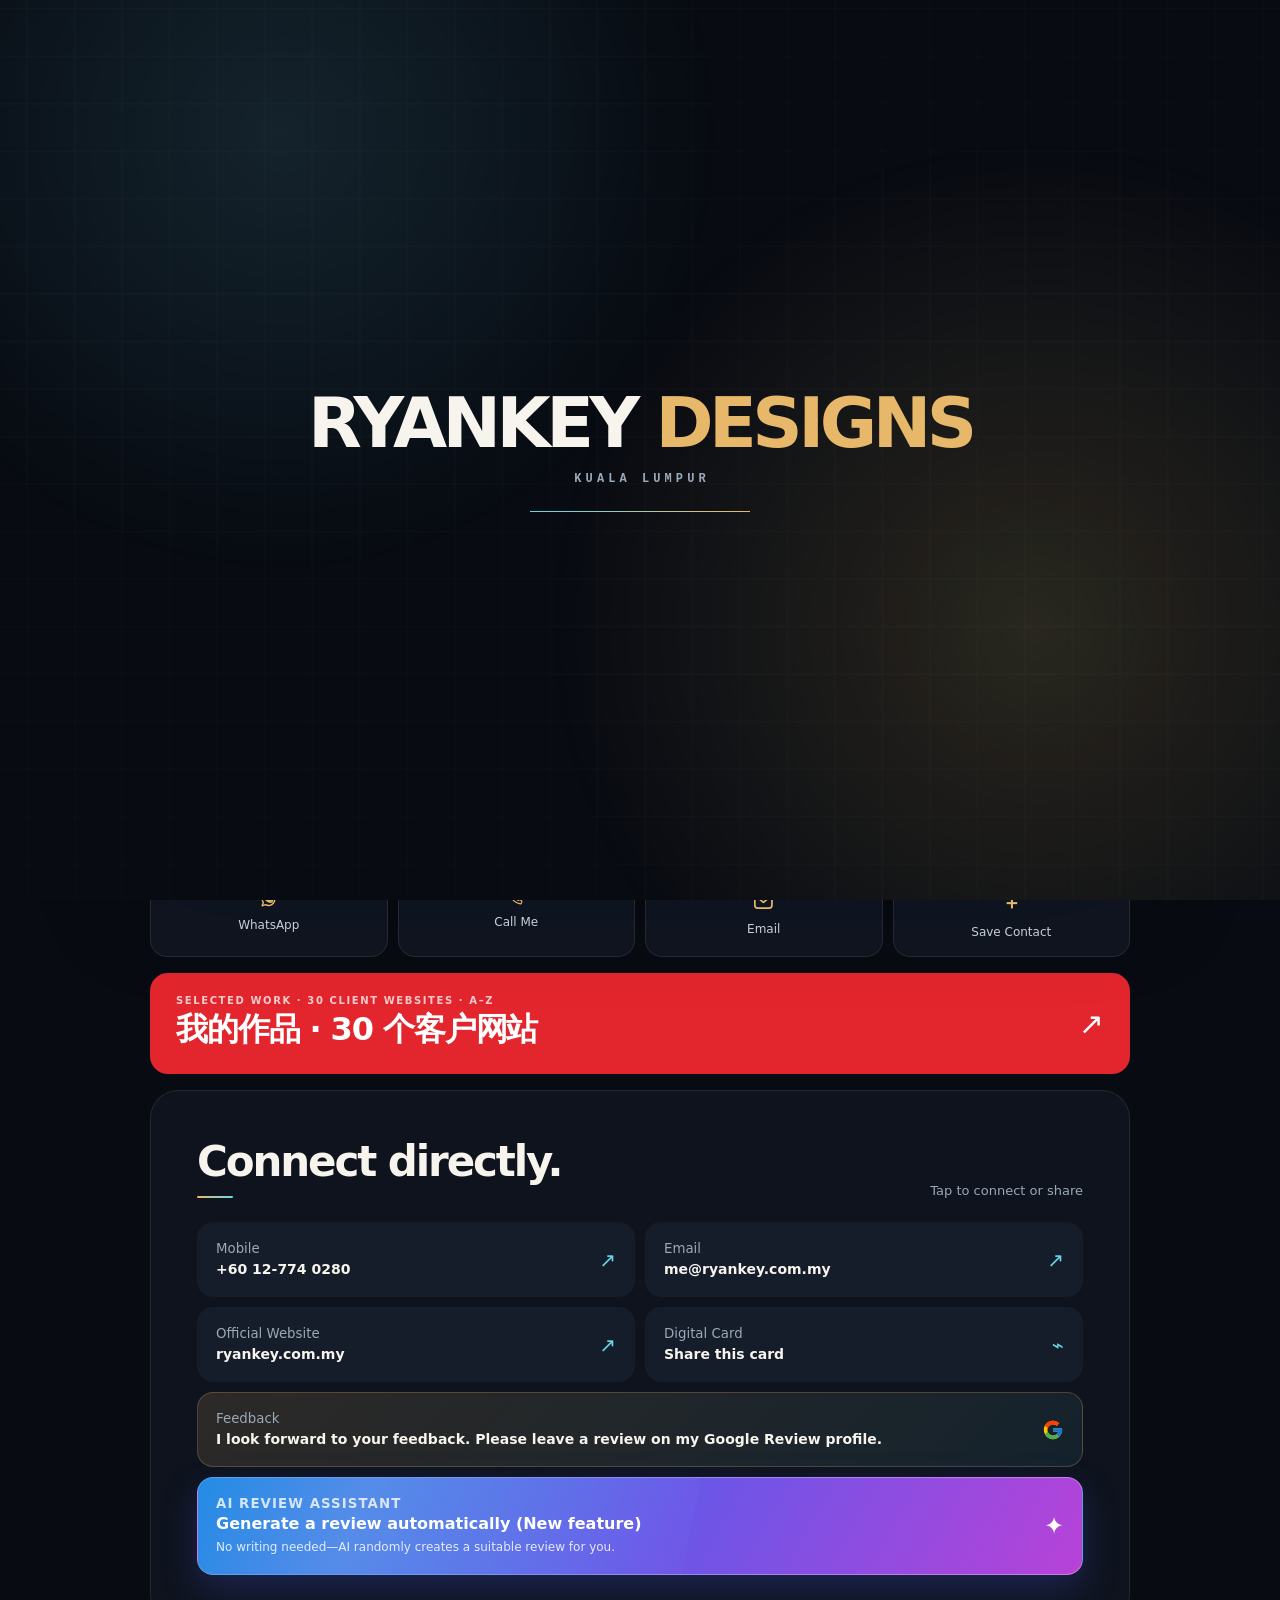
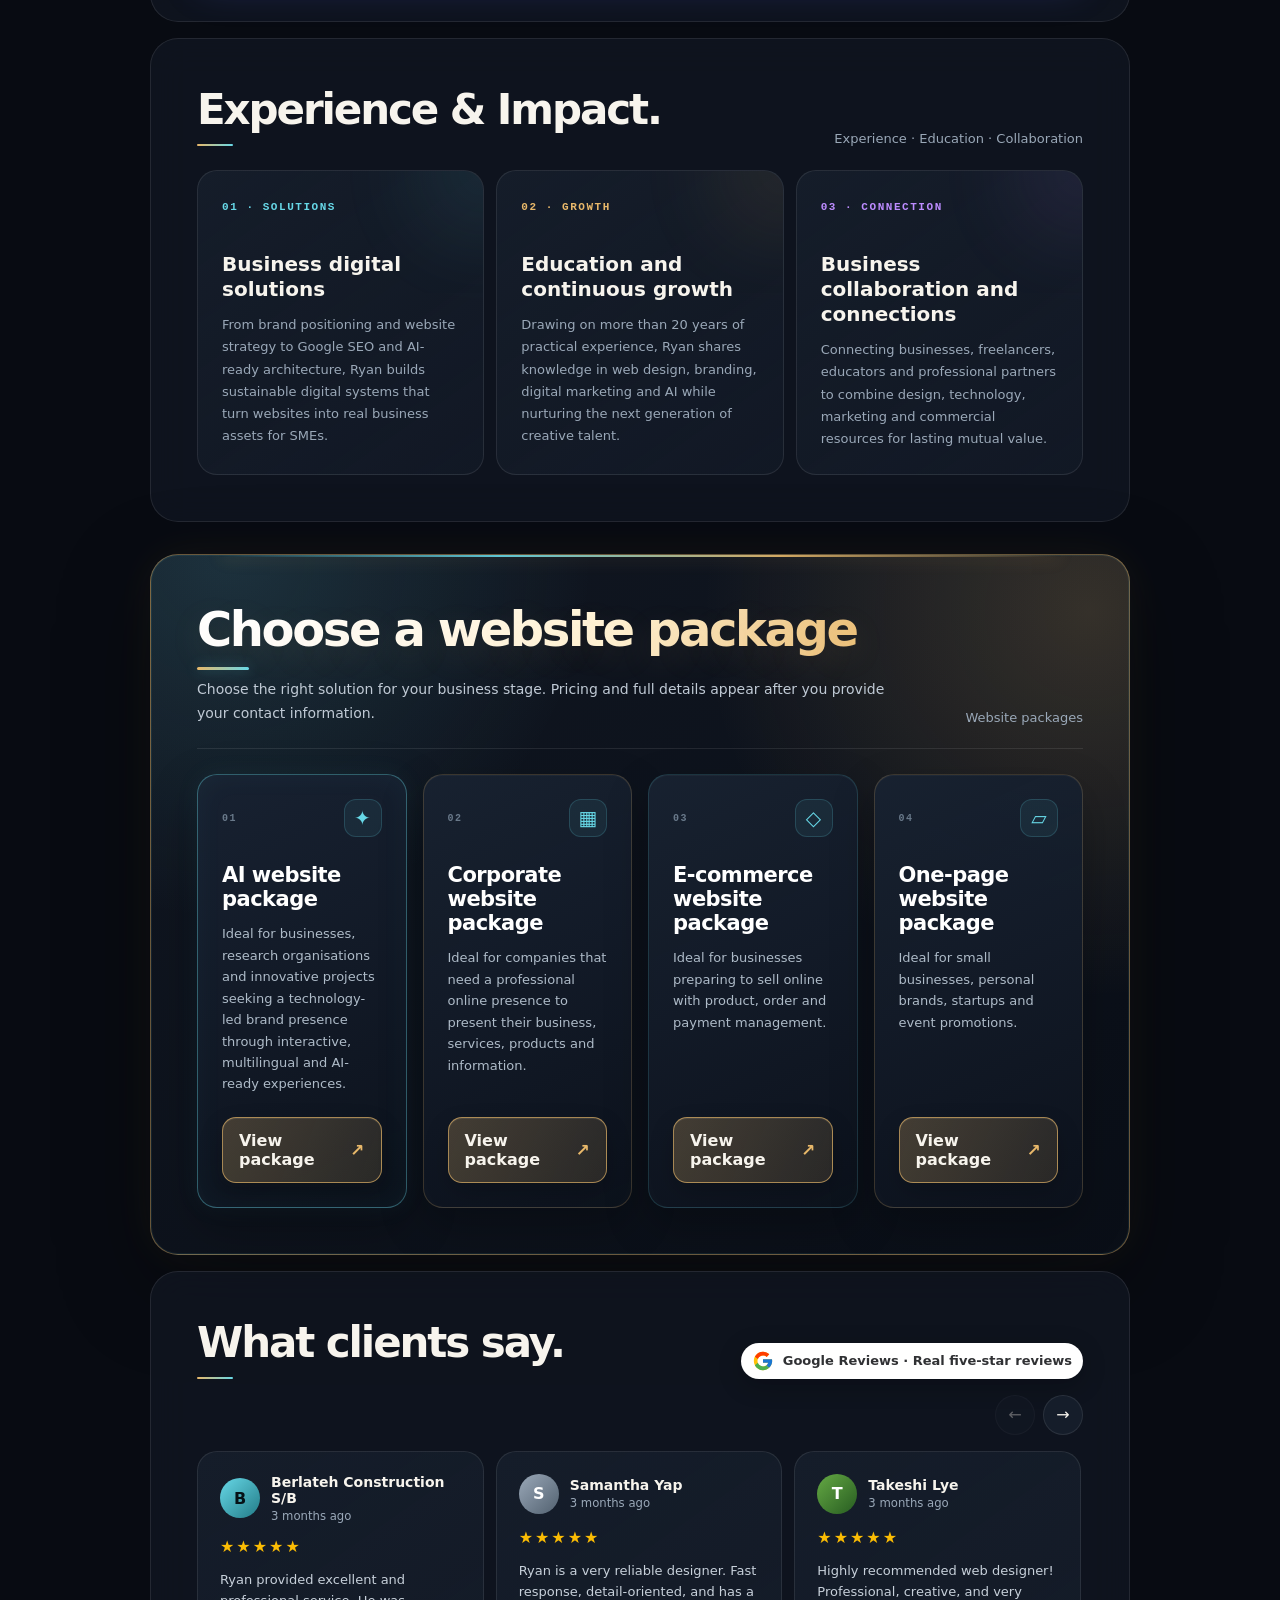
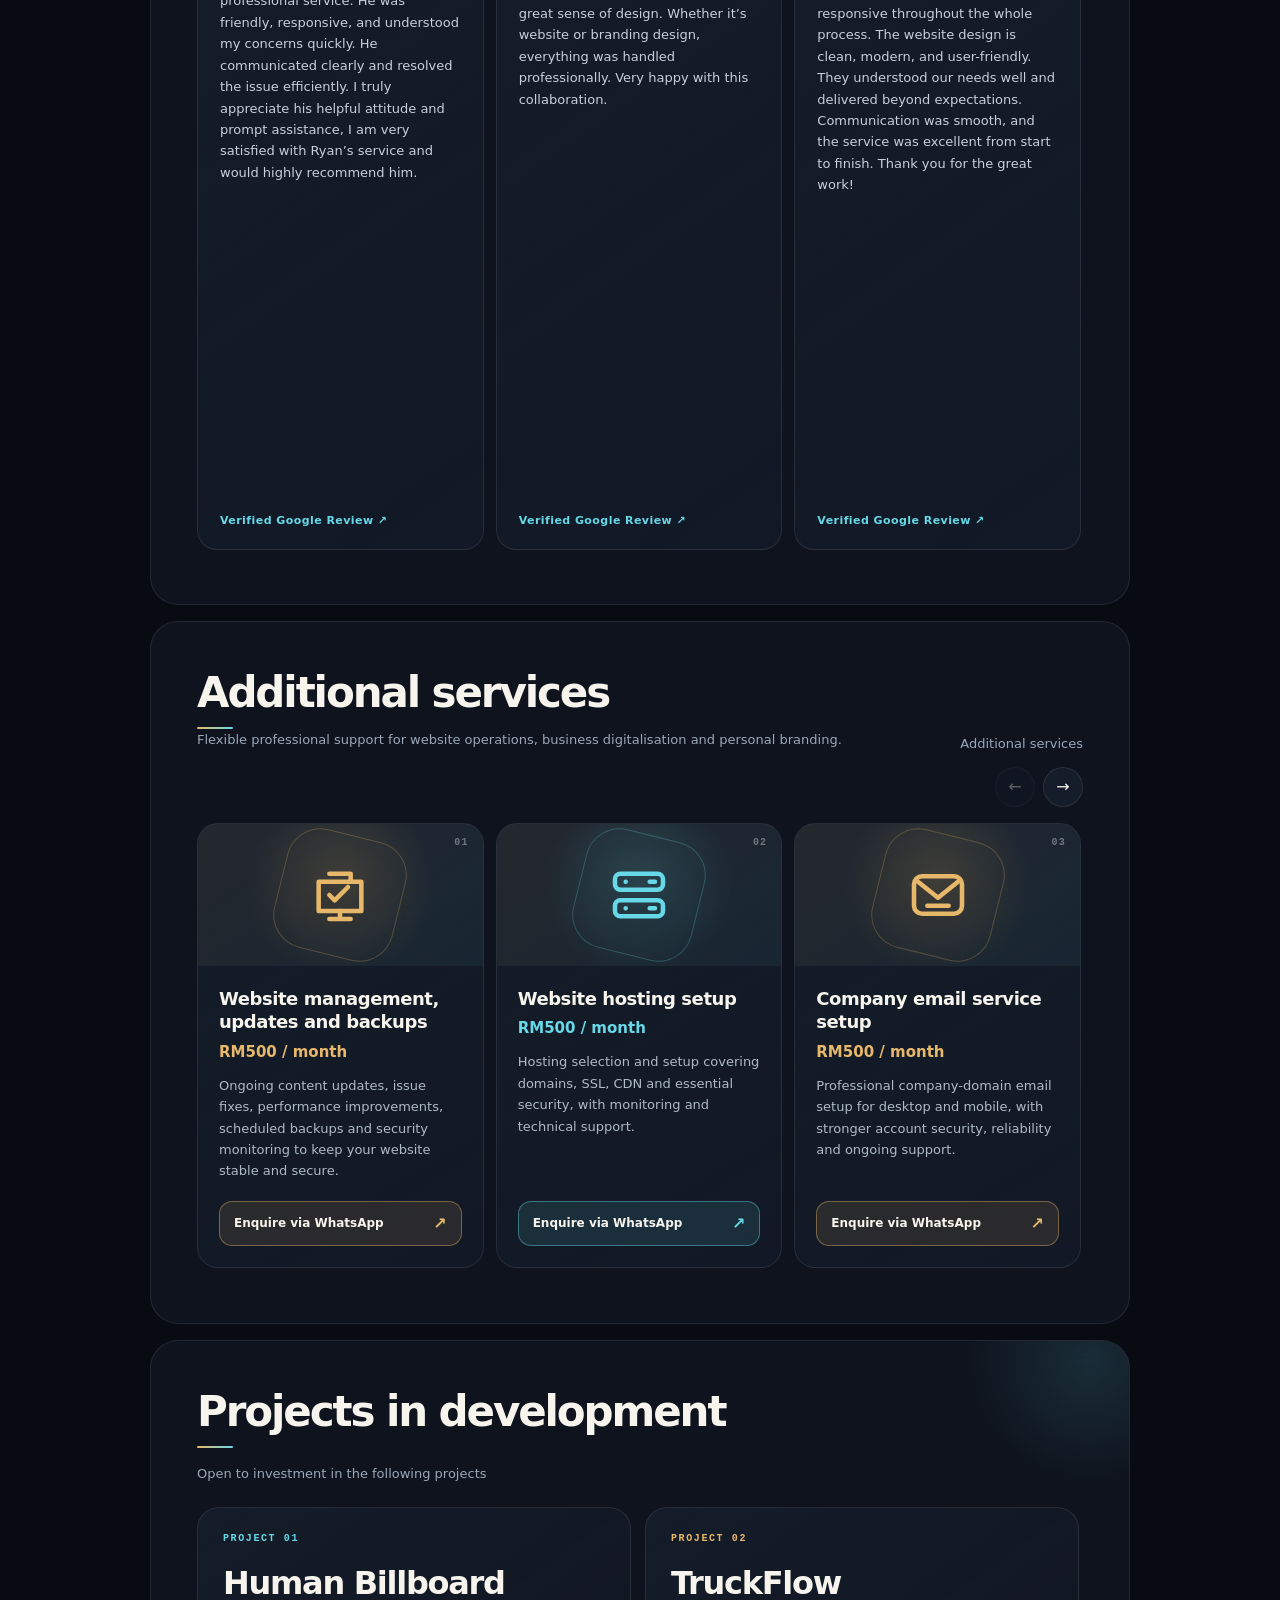
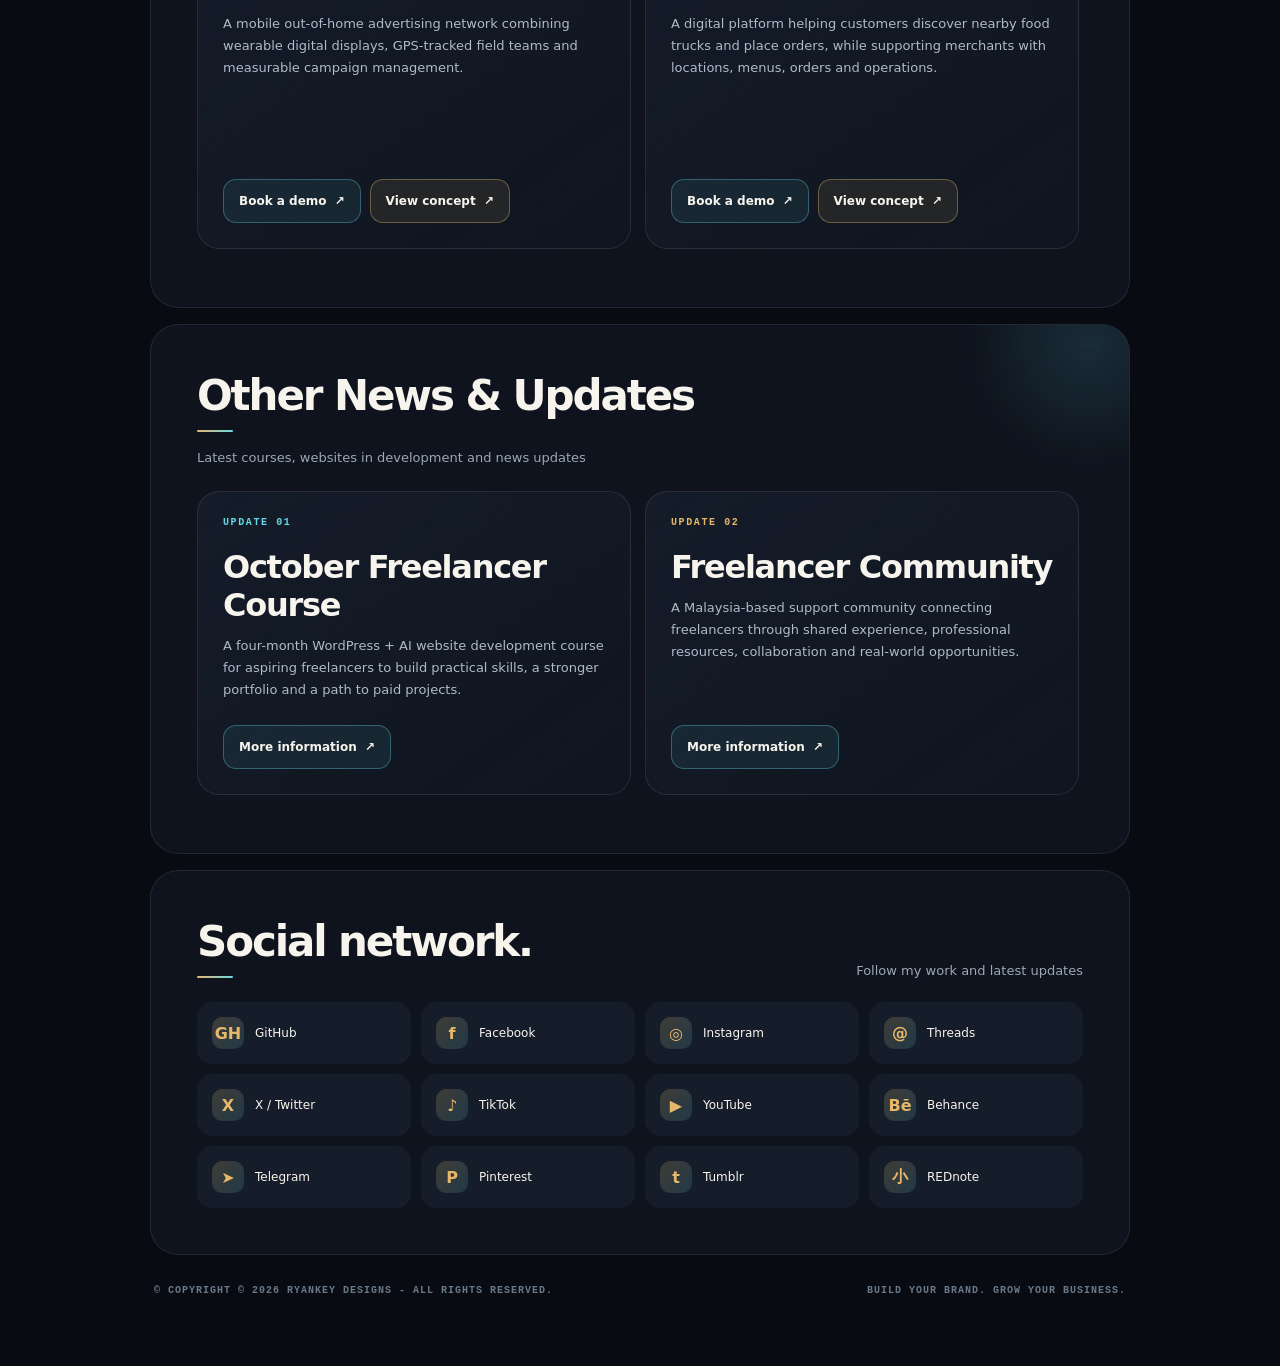
==== commit 7b1075c9: "Show portfolio count and add Shun review" ====
--- a/index.html
+++ b/index.html
@@ -92,7 +92,7 @@
 <nav class="topbar" aria-label="Brand"><div class="brand">RYANKEY <i>DESIGNS</i></div><a class="online" href="https://wa.me/60127740280" target="_blank" rel="noopener" aria-label="通过 WhatsApp 联系 Ryan / Contact Ryan on WhatsApp">Available</a></nav>
 <section class="hero"><div class="intro"><div class="identity-row"><h1>Ryan <span>Key.</span></h1><div class="identity-meta"><p class="title">Chief Web Design & Branding Advisor</p><p class="location">Kuala Lumpur · Malaysia</p></div></div><p class="hero-about">拥有超过 <strong>20 年网页设计与品牌策略经验</strong>，协助中小型企业建立专业网站、提升品牌价值，并结合 Google SEO、数码营销及 AI Ready 架构推动业务成长。<span class="hero-specialties">Web Designer · Digital Marketing Trainer · AI Personal Branding Consultant</span></p><aside class="hero-roles" aria-labelledby="heroRolesTitle"><h2 class="hero-roles__title" id="heroRolesTitle">社团和公益头衔／职位</h2><ul class="hero-roles__list"><li><strong>吉隆坡增光中小型工商业联合会</strong> — 数码资讯</li><li><strong>城市园甲洞华小（三）校</strong> — 网站管理与更新</li><li><strong>SUMA 数码营销学院</strong> — 网络与网站指导老师</li><li><strong>自由业者互助社群</strong> — 创办人</li></ul></aside></div><div class="portrait"><img id="heroPortrait" src="ryankey-profile.jpg?v=2" alt="Ryan Key" width="900" height="1200" decoding="async" fetchpriority="high"></div></section>
 <section class="actions" aria-label="Quick actions"><a class="action" href="https://wa.me/60127740280" target="_blank" rel="noopener"><b><svg viewBox="0 0 24 24" aria-hidden="true" focusable="false" fill="none" stroke="currentColor" stroke-width="1.8" stroke-linecap="round" stroke-linejoin="round"><path d="M20 11.5a8 8 0 0 1-11.8 7L4 20l1.5-4.1A8 8 0 1 1 20 11.5Z"/><path d="M9 8.5c.4 3 2 4.7 5 5.2l1-1.2 2 .9c-.2 1.4-1 2.1-2.4 2.1-4.2-.2-7.7-3.7-8-7.8 0-1.3.8-2.1 2.1-2.3l1 2-1.2 1.1Z"/></svg></b><span>WhatsApp</span></a><a class="action" href="tel:+60127740280"><b><svg viewBox="0 0 24 24" aria-hidden="true" focusable="false" fill="none" stroke="currentColor" stroke-width="1.8" stroke-linecap="round" stroke-linejoin="round"><path d="M6.7 3.8 9 7.7 7.5 9.5a14.5 14.5 0 0 0 7 7l1.8-1.5 3.9 2.3-.8 3.2c-.2.8-1 1.4-1.9 1.3C9.7 20.7 3.3 14.3 2.2 6.5c-.1-.9.5-1.7 1.3-1.9l3.2-.8Z"/></svg></b><span>Call Me</span></a><a class="action" href="mailto:me@ryankey.com.my"><b><svg viewBox="0 0 24 24" aria-hidden="true" focusable="false" fill="none" stroke="currentColor" stroke-width="1.8" stroke-linecap="round" stroke-linejoin="round"><rect x="3" y="5" width="18" height="14" rx="3"/><path d="m4.5 7 7.5 6 7.5-6"/></svg></b><span>Email</span></a><button class="action" id="saveContact" type="button"><b>＋</b><span>Save Contact</span></button></section>
-<a class="portfolio-cta" href="works.html" aria-label="查看我的作品"><span>SELECTED WORK · A–Z</span><strong>我的作品</strong><em aria-hidden="true">↗</em></a>
+<a class="portfolio-cta" href="works.html" aria-label="查看我的作品"><span>SELECTED WORK · 30 CLIENT WEBSITES · A–Z</span><strong>我的作品 · 30 个客户网站</strong><em aria-hidden="true">↗</em></a>
 <section class="section"><div class="section-head"><h2>Connect directly.</h2><p>轻触即可联络或分享</p></div><div class="contact-grid"><a class="contact" href="tel:+60127740280"><span><small>Mobile</small><strong>+60 12-774 0280</strong></span><em>↗</em></a><a class="contact" href="mailto:me@ryankey.com.my"><span><small>Email</small><strong>me@ryankey.com.my</strong></span><em>↗</em></a><a class="contact" href="https://ryankey.com.my/" target="_blank" rel="noopener"><span><small>Official Website</small><strong>ryankey.com.my</strong></span><em>↗</em></a><button class="contact" id="shareCard" type="button"><span><small>Digital Card</small><strong>Share this card</strong></span><em>⌁</em></button><a class="contact review" href="https://g.page/r/CS7VcVHp9qnpEAE/review" target="_blank" rel="noopener"><span><small>Feedback</small><strong>I look forward to your feedback. Please leave a review on my Google Review profile.</strong></span><em><svg class="google-logo" viewBox="0 0 48 48" role="img" aria-label="Google Review"><path fill="#FFC107" d="M43.611 20.083H42V20H24v8h11.303C33.65 32.657 29.225 36 24 36c-6.627 0-12-5.373-12-12s5.373-12 12-12c3.059 0 5.842 1.154 7.961 3.039l5.657-5.657C34.046 6.053 29.268 4 24 4 12.955 4 4 12.955 4 24s8.955 20 20 20 20-8.955 20-20c0-1.341-.138-2.65-.389-3.917z"/><path fill="#FF3D00" d="M6.306 14.691l6.571 4.819C14.655 15.108 18.961 12 24 12c3.059 0 5.842 1.154 7.961 3.039l5.657-5.657C34.046 6.053 29.268 4 24 4c-7.682 0-14.344 4.337-17.694 10.691z"/><path fill="#4CAF50" d="M24 44c5.166 0 9.86-1.977 13.409-5.192l-6.19-5.238C29.211 35.091 26.715 36 24 36c-5.204 0-9.616-3.317-11.283-7.946l-6.522 5.025C9.505 39.556 16.227 44 24 44z"/><path fill="#1976D2" d="M43.611 20.083H42V20H24v8h11.303a12.04 12.04 0 0 1-4.087 5.571l.003-.002 6.19 5.238C36.971 39.205 44 34 44 24c0-1.341-.138-2.65-.389-3.917z"/></svg></em></a><a class="contact review-generator" href="https://google-review.ryankey.com.my/r/ryankey-review" target="_blank" rel="noopener"><span><small>AI Review Assistant</small><strong>Generate a review automatically (New feature)</strong><span class="contact-note">No writing needed—AI randomly creates a suitable review for you.</span></span><em aria-hidden="true">✦</em></a></div></section>
 <section class="section social-section"><div class="section-head"><h2>Social network.</h2><p>关注我的作品与最新动态</p></div><div class="socials">
 <a class="social" href="https://github.com/ryankeydesigns" target="_blank" rel="noopener"><span class="badge">GH</span><span>GitHub</span></a><a class="social" href="https://www.facebook.com/ryankeydesigns" target="_blank" rel="noopener"><span class="badge">f</span><span>Facebook</span></a><a class="social" href="https://www.instagram.com/ryankeydesigns/" target="_blank" rel="noopener"><span class="badge">◎</span><span>Instagram</span></a><a class="social" href="https://www.threads.net/@ryankeydesigns" target="_blank" rel="noopener"><span class="badge">@</span><span>Threads</span></a><a class="social" href="https://x.com/RyanKey52797190" target="_blank" rel="noopener"><span class="badge">X</span><span>X / Twitter</span></a><a class="social" href="https://www.tiktok.com/@29ryankey" target="_blank" rel="noopener"><span class="badge">♪</span><span>TikTok</span></a><a class="social" href="https://www.youtube.com/@ryankey" target="_blank" rel="noopener"><span class="badge">▶</span><span>YouTube</span></a><a class="social" href="https://www.behance.net/ryankey2020" target="_blank" rel="noopener"><span class="badge">Bē</span><span>Behance</span></a><a class="social" href="https://t.me/Ryankey29" target="_blank" rel="noopener"><span class="badge">➤</span><span>Telegram</span></a><a class="social" href="https://www.pinterest.com/ryankeydesigns/" target="_blank" rel="noopener"><span class="badge">P</span><span>Pinterest</span></a><a class="social" href="https://www.tumblr.com/blog/ryankey-designs" target="_blank" rel="noopener" aria-label="Visit RyanKey Designs on Tumblr"><span class="badge">t</span><span>Tumblr</span></a><a class="social" href="https://www.rednote.com/user/profile/6471e61c000000001001e84d" target="_blank" rel="noopener" aria-label="Visit RyanKey Designs on REDnote"><span class="badge">小</span><span>REDnote</span></a>
@@ -108,6 +108,7 @@
 <article class="review-card"><div class="review-top"><span class="review-avatar" aria-hidden="true">林</span><strong class="review-name">林邵阳<small>3 个月前</small></strong></div><div class="stars" aria-label="5 out of 5 stars">★★★★★</div><p class="review-text">Great learning experience overall. The teacher explains things clearly and makes the class comfortable and enjoyable. I’ve improved a lot in website design during this course.</p><a class="review-source" href="https://www.google.com/maps/place/Ryankey+Designs/data=!4m2!3m1!1s0x0:0xe9a9f6e95171d52e?sa=X&ved=1t:2428&ictx=111" target="_blank" rel="noopener">Verified Google Review ↗</a></article>
 <article class="review-card"><div class="review-top"><span class="review-avatar" aria-hidden="true">汪</span><strong class="review-name">汪骏宇 ong jun yu<small>3 个月前</small></strong></div><div class="stars" aria-label="5 out of 5 stars">★★★★★</div><p class="review-text">很感谢老师在 Website Design 的指导，课程内容非常实用，也让我对网站设计有更深的理解。老师会认真讲解每个细节，包括 layout、字体、配色和整体视觉效果，对我帮助很大。愿意分享真实行业经验，以前我对 website design 没什么概念，但上完课后，开始懂得怎样设计一个有美感又有用户体验的网站。谢谢老师一直耐心指导！</p><a class="review-source" href="https://www.google.com/maps/place/Ryankey+Designs/data=!4m2!3m1!1s0x0:0xe9a9f6e95171d52e?sa=X&ved=1t:2428&ictx=111" target="_blank" rel="noopener">Verified Google Review ↗</a></article>
 <article class="review-card"><div class="review-top"><span class="review-avatar" aria-hidden="true">L</span><strong class="review-name">罗子健Lohcheekian<small>3 个月前</small></strong></div><div class="stars" aria-label="5 out of 5 stars">★★★★★</div><p class="review-text">An excellent website design lecturer who explains concepts clearly and makes learning easy to understand. The classes are always engaging, practical, and helpful for improving both creativity and technical skills.</p><a class="review-source" href="https://www.google.com/maps/place/Ryankey+Designs/data=!4m2!3m1!1s0x0:0xe9a9f6e95171d52e?sa=X&ved=1t:2428&ictx=111" target="_blank" rel="noopener">Verified Google Review ↗</a></article>
+<article class="review-card"><div class="review-top"><span class="review-avatar" aria-hidden="true">S</span><strong class="review-name">Shun<small>昨天</small></strong></div><div class="stars" aria-label="5 out of 5 stars">★★★★★</div><p class="review-text">好快就结束了6个月的 Freelancer Website 课程，很庆幸自己跟随到的是 Ryan 老师，他不单单只是教，还可以和他交流，并且他也一直都有在进修，随时会跟我们 update 到他学习到的新东西。Ryan 老师是随和的人，不太会有架子和距离感，所以学习的过程是开心并且轻松的。<br><br>他和其他老师或是 “guru” 不一样的地方在于，他不是拿教书来赚钱，他自己本身就已经有很多稳定的客户。Ryan 老师教书在于想传授自己的知识、让更多年轻人可以通过这个技能来接 freelance，有更多自由的时间。下课后还可以随时找他交流，他不是教完就找不到人的老师。<br><br>我在他的课程中学习到了如何制作和设计网站，从 A–Z，并且依靠这个技能接到了我的第一位客户。中间我有遇到的问题，老师都很有耐心跟我解释，还会帮我检查我做给客户的网站，给我意见和方向。会推荐给身边不管是想要学一个技能来旁身、还是想要转换跑道、或是要经营自己副业的人来学习～</p><a class="review-source" href="https://www.google.com/maps/place/Ryankey+Designs/data=!4m2!3m1!1s0x0:0xe9a9f6e95171d52e?sa=X&amp;ved=1t:2428&amp;ictx=111" target="_blank" rel="noopener">Verified Google Review ↗</a></article>
 </div></section>
 <section class="section experience-section"><div class="section-head"><h2>Experience & Impact.</h2><p>经验 · 教学 · 合作</p></div><div class="experience"><article class="experience-card cyan"><span class="number">01 · SOLUTIONS</span><h3>企业数码解决方案</h3><p>从品牌定位、网站策略、Google SEO 到 AI Ready 架构，为中小型企业规划可持续成长的数码系统，让网站成为真正的业务资产。</p></article><article class="experience-card gold"><span class="number">02 · GROWTH</span><h3>教学与持续成长</h3><p>结合超过 20 年实战经验，持续分享网页设计、品牌策略、数码营销与 AI 应用知识，并透过教学推动新一代创意人才成长。</p></article><article class="experience-card violet"><span class="number">03 · CONNECTION</span><h3>商业合作与资源连接</h3><p>连接企业、自由工作者、教育机构与专业伙伴，整合设计、技术、营销及商业资源，创造长期且互惠的合作价值。</p></article></div></section>
 <section class="section development-projects" id="developmentProjects" aria-labelledby="developmentProjectsTitle"><div class="section-head"><h2 id="developmentProjectsTitle">Projects in development</h2><p>Open to investment in the following projects</p></div><div class="dev-project-grid" role="region" aria-label="Projects in development" tabindex="0"><article class="dev-project-card"><span class="dev-project-number">PROJECT 01</span><h3>Human Billboard</h3><p>A mobile out-of-home advertising network combining wearable digital displays, GPS-tracked field teams and measurable campaign management.</p><div class="dev-project-actions"><button type="button" class="dev-project-button dev-demo-button" data-demo-project="Human Billboard" aria-label="Book a demo">Book a demo <span aria-hidden="true">↗</span></button><a class="dev-project-button dev-project-button--concept" href="https://docs.google.com/presentation/d/1nWnqqLB9lE0BW27IsFU2--lgbJn2pkNJJYWGOYHKw9U/edit?usp=sharing" target="_blank" rel="noopener noreferrer" aria-label="Concept presentation">View concept <span aria-hidden="true">↗</span></a></div></article><article class="dev-project-card"><span class="dev-project-number">PROJECT 02</span><h3>TruckFlow</h3><p>A digital platform helping customers discover nearby food trucks and place orders, while supporting merchants with locations, menus, orders and operations.</p><div class="dev-project-actions"><button type="button" class="dev-project-button dev-demo-button" data-demo-project="TruckFlow" aria-label="Book a demo">Book a demo <span aria-hidden="true">↗</span></button><a class="dev-project-button dev-project-button--concept" href="https://docs.google.com/presentation/d/1_Q2O-L8oxTBWifsIcV_4pQhQhjnWgEW5WC80RHcvcLo/edit?usp=sharing" target="_blank" rel="noopener noreferrer" aria-label="Concept presentation">View concept <span aria-hidden="true">↗</span></a></div></article><article class="dev-project-card dev-project-card--concept-only"><span class="dev-project-number">PROJECT 03</span><h3>JDM Japanese Street Car Used Parts Platform</h3><p>A specialist marketplace connecting JDM enthusiasts, workshops and trusted sellers to discover and trade rare pre-owned Japanese performance parts.</p><div class="dev-project-actions"><a class="dev-project-button dev-project-button--concept" href="https://docs.google.com/presentation/d/1kI4KhyLHgcWZQ9Z7C0SZeEW1PVRDUF4NDJDu-ksMhQ4/edit?usp=sharing" target="_blank" rel="noopener noreferrer" aria-label="Concept presentation">View concept <span aria-hidden="true">↗</span></a></div></article><article class="dev-project-card dev-project-card--concept-only"><span class="dev-project-number">PROJECT 04</span><h3>World's Rarest Coffee Club</h3><p>A members-only club for collectors and connoisseurs, bringing together limited-origin lots, rare harvests and exclusive tasting experiences.</p><div class="dev-project-actions"><a class="dev-project-button dev-project-button--concept" href="https://docs.google.com/presentation/d/1vPc5oKJykac3y-sgTixIhN1Dxxl74jkT2PoHggKBFNk/edit?usp=sharing" target="_blank" rel="noopener noreferrer" aria-label="Concept presentation">View concept <span aria-hidden="true">↗</span></a></div></article></div></section><section class="section development-projects other-updates" id="otherUpdates" aria-labelledby="otherUpdatesTitle"><div class="section-head"><h2 id="otherUpdatesTitle">Other News &amp; Updates</h2><p>Latest courses, websites in development and news updates</p></div><div class="dev-project-grid" role="region" aria-label="Other news and updates" tabindex="0"><article class="dev-project-card"><span class="dev-project-number">UPDATE 01</span><h3>October Freelancer Course</h3><p>A four-month WordPress + AI website development course for aspiring freelancers to build practical skills, a stronger portfolio and a path to paid projects.</p><div class="dev-project-actions"><a class="dev-project-button" href="https://ai-website26.ryankeycourse.com/" target="_blank" rel="noopener noreferrer" aria-label="More information">More information <span aria-hidden="true">↗</span></a></div></article><article class="dev-project-card"><span class="dev-project-number">UPDATE 02</span><h3>Freelancer Community</h3><p>A Malaysia-based support community connecting freelancers through shared experience, professional resources, collaboration and real-world opportunities.</p><div class="dev-project-actions"><a class="dev-project-button" href="https://freelancers.com.my/" target="_blank" rel="noopener noreferrer" aria-label="More information">More information <span aria-hidden="true">↗</span></a></div></article><article class="dev-project-card"><span class="dev-project-number">UPDATE 03</span><h3>JAPAN DNA</h3><p>An interactive trilingual science website presenting DNA research through dynamic visuals, structured content and an immersive digital experience. Development progress: 100%.</p><div class="dev-project-actions"><a class="dev-project-button" href="https://demo1.ryankeycourse.com/" target="_blank" rel="noopener noreferrer" aria-label="More information">More information <span aria-hidden="true">↗</span></a></div></article><article class="dev-project-card"><span class="dev-project-number">UPDATE 04</span><h3>Baseus</h3><p>An interactive wireless presenter showcase featuring product highlights, hotspot demonstrations, motion effects, video and responsive design. Development progress: 65%.</p><div class="dev-project-actions"><a class="dev-project-button" href="https://baseus-wireless-presenter.hazy-river-2109.chatgpt.site/" target="_blank" rel="noopener noreferrer" aria-label="More information">More information <span aria-hidden="true">↗</span></a></div></article></div></section><footer><span>© Copyright © 2026 Ryankey Designs - All Rights Reserved.</span><span>Build your brand. Grow your business.</span></footer></main><div class="demo-booking-modal" id="demoBookingModal" hidden>
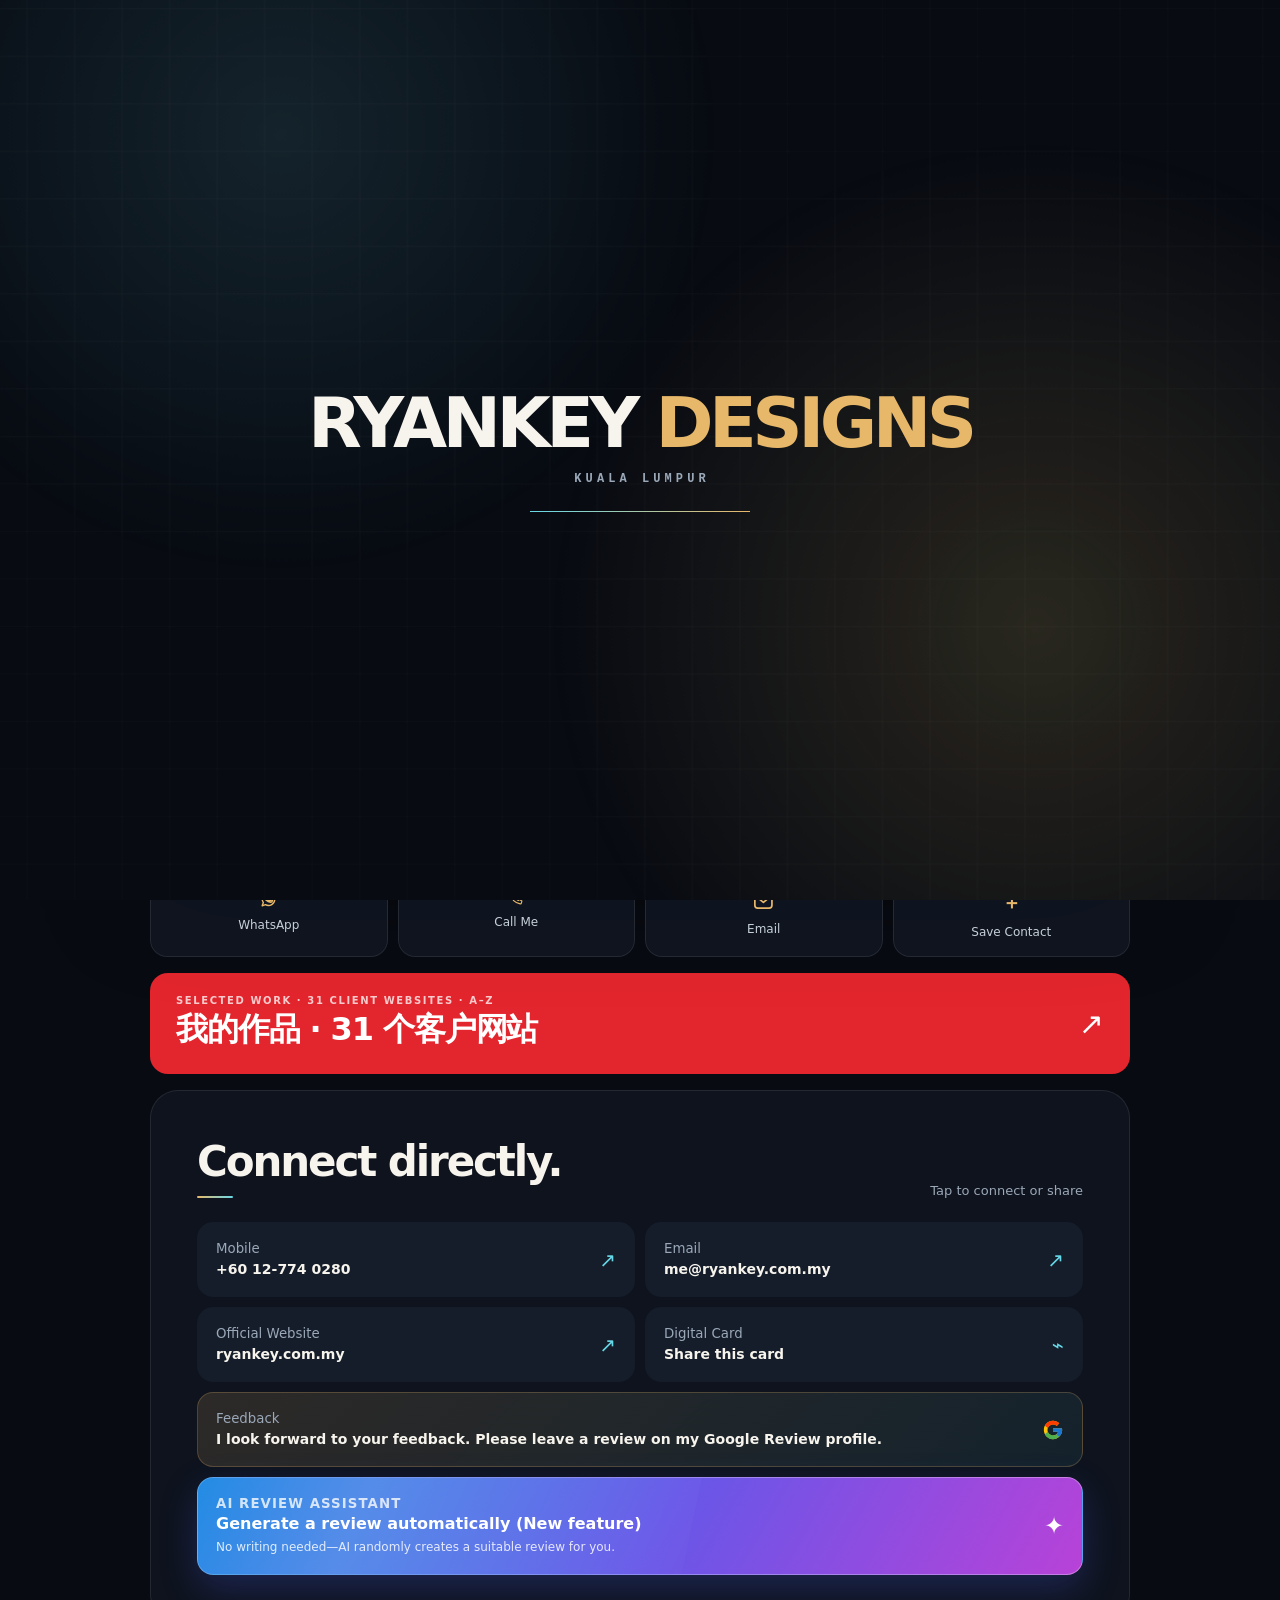
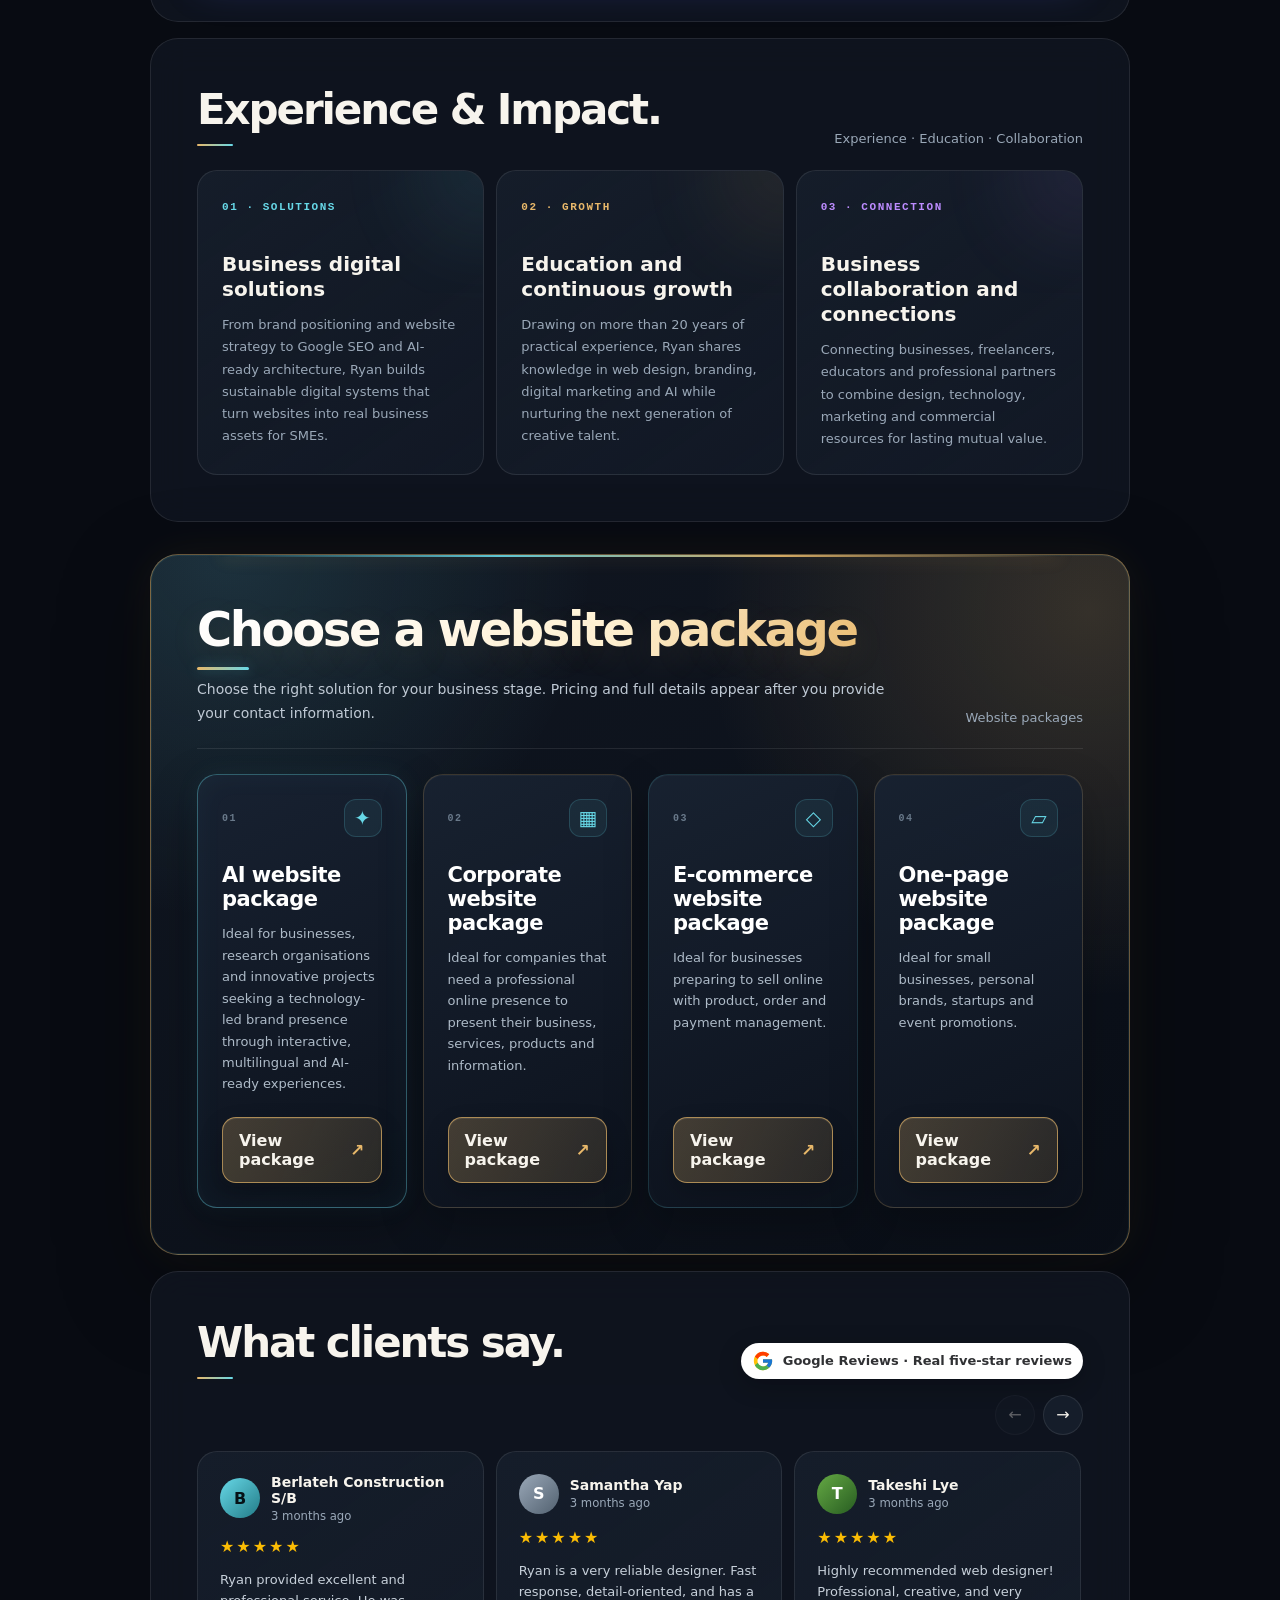
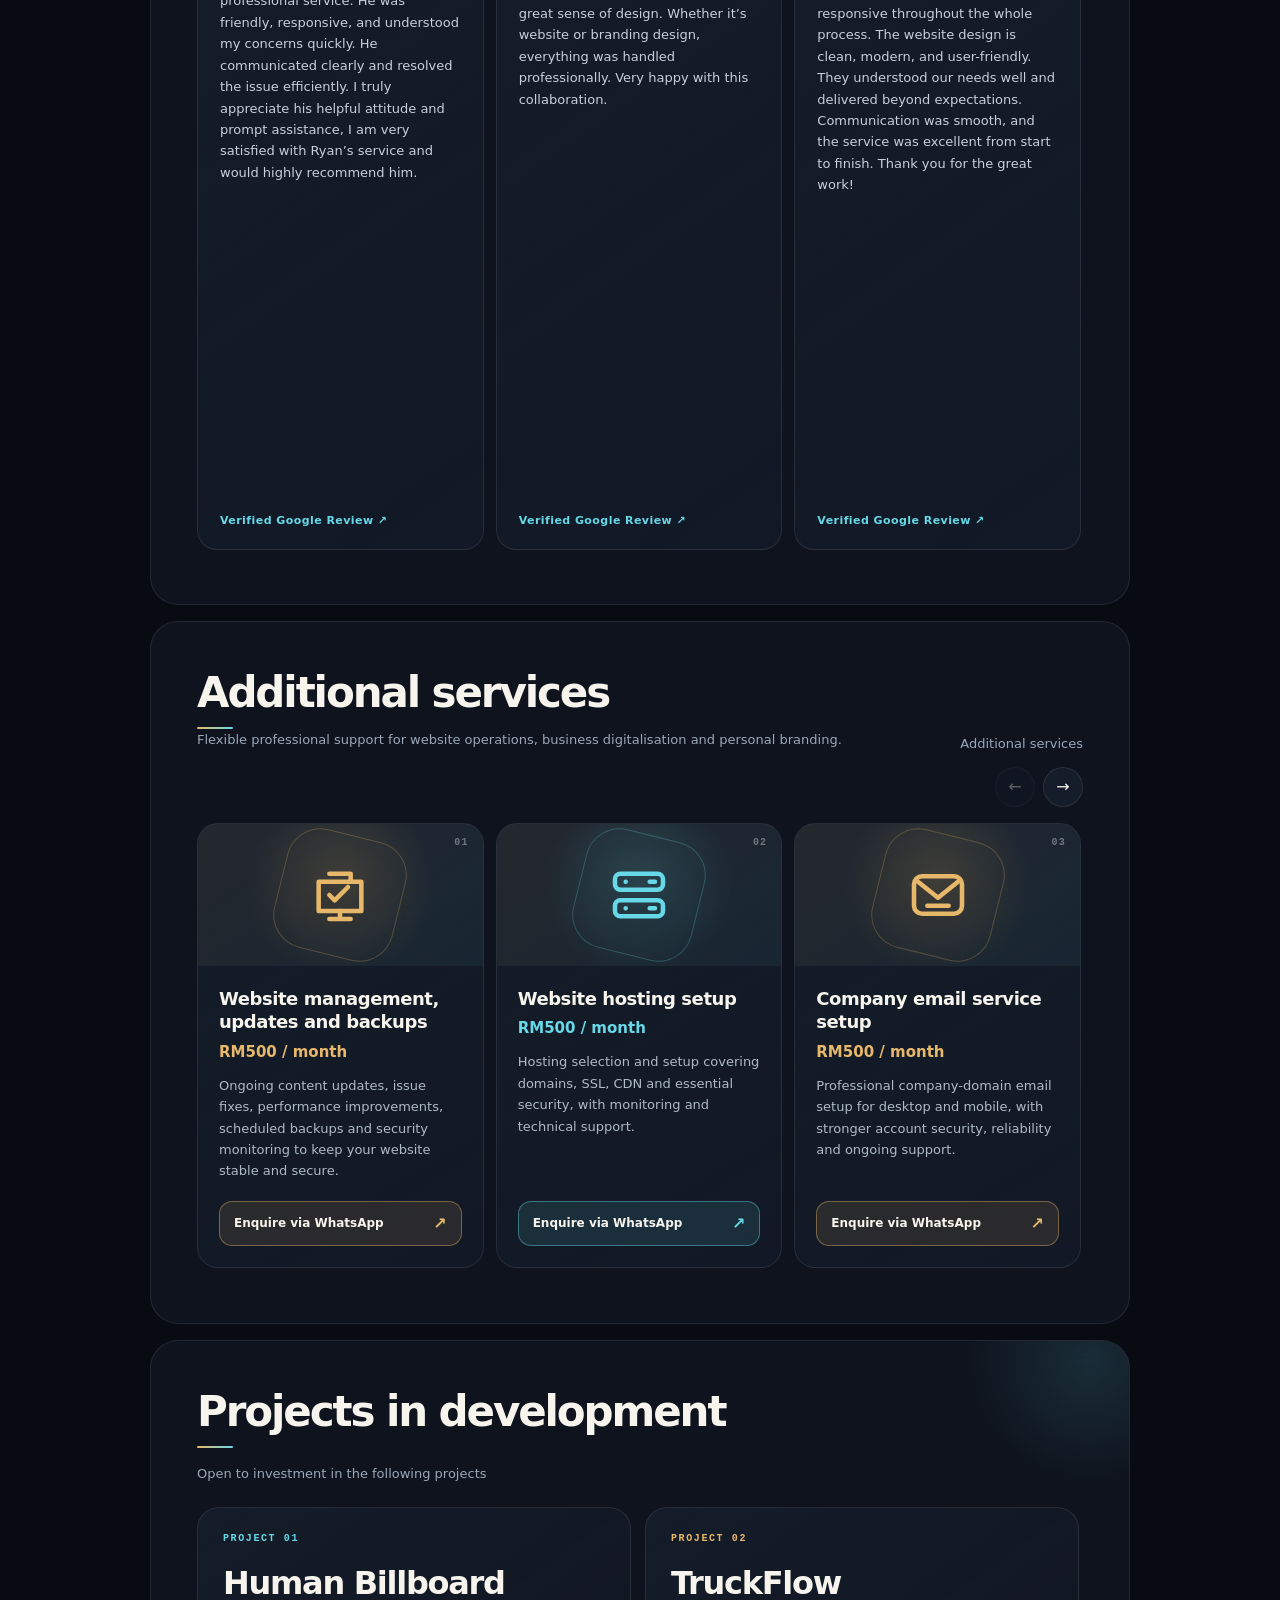
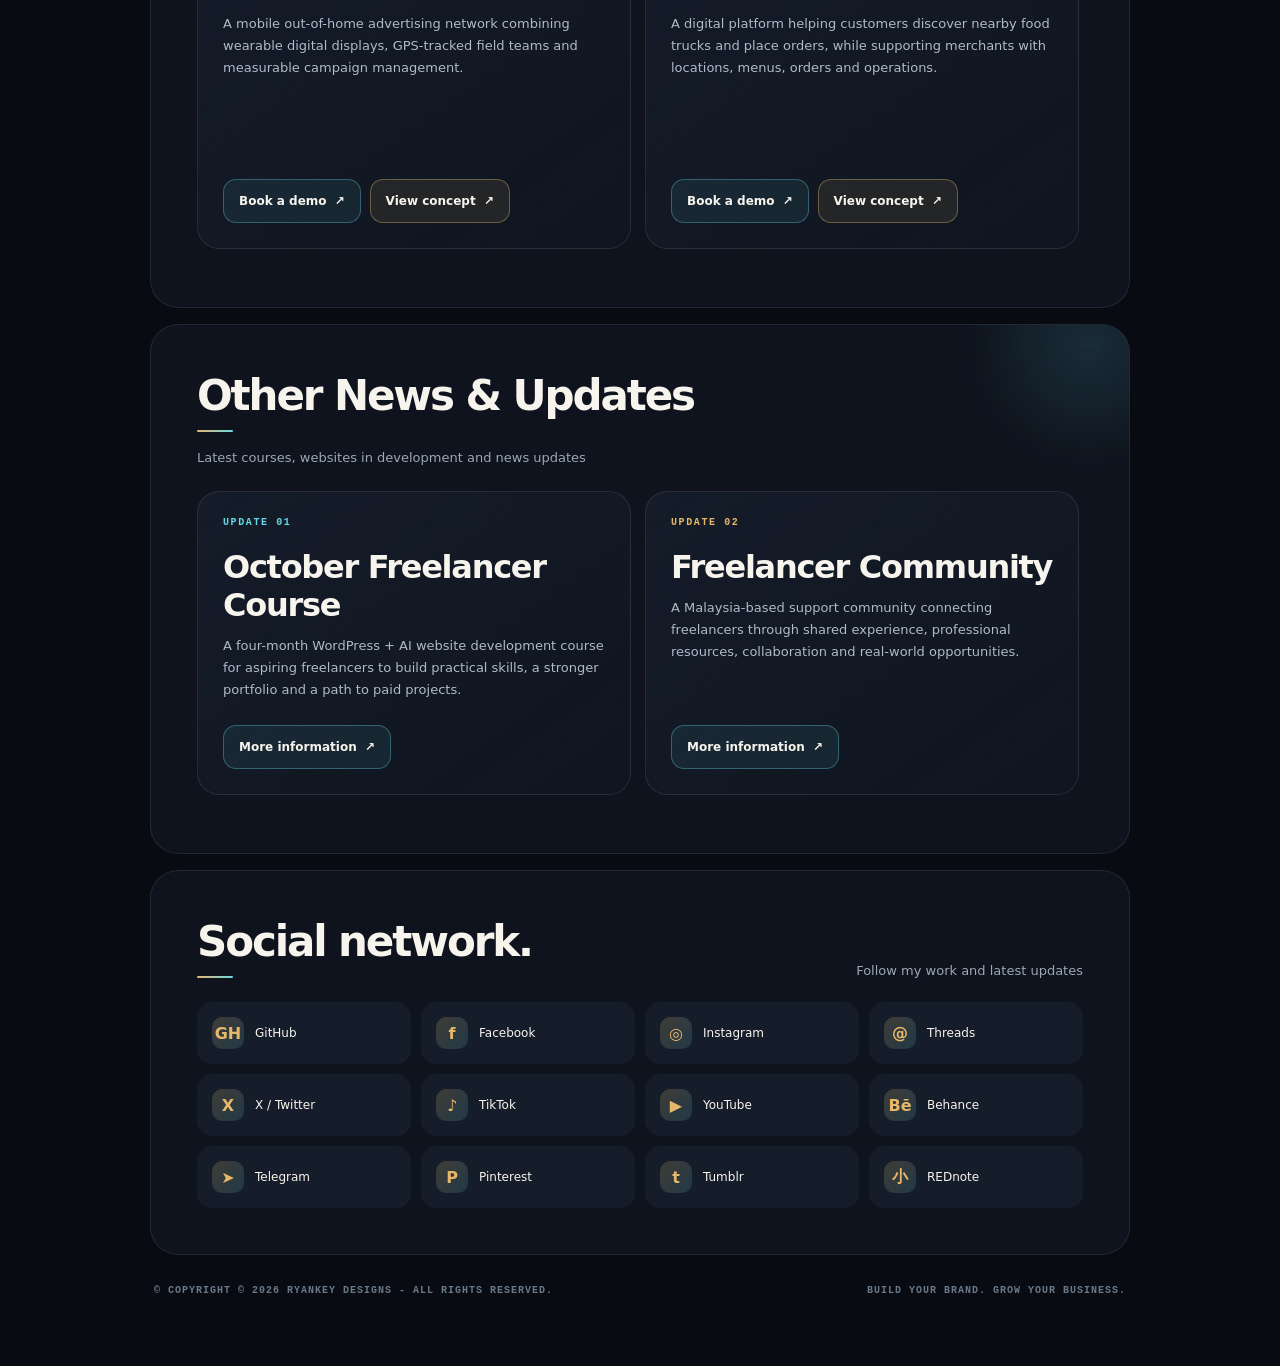
==== commit 1f9e98d6: "Update portfolio total to 31 clients" ====
--- a/index.html
+++ b/index.html
@@ -92,7 +92,7 @@
 <nav class="topbar" aria-label="Brand"><div class="brand">RYANKEY <i>DESIGNS</i></div><a class="online" href="https://wa.me/60127740280" target="_blank" rel="noopener" aria-label="通过 WhatsApp 联系 Ryan / Contact Ryan on WhatsApp">Available</a></nav>
 <section class="hero"><div class="intro"><div class="identity-row"><h1>Ryan <span>Key.</span></h1><div class="identity-meta"><p class="title">Chief Web Design & Branding Advisor</p><p class="location">Kuala Lumpur · Malaysia</p></div></div><p class="hero-about">拥有超过 <strong>20 年网页设计与品牌策略经验</strong>，协助中小型企业建立专业网站、提升品牌价值，并结合 Google SEO、数码营销及 AI Ready 架构推动业务成长。<span class="hero-specialties">Web Designer · Digital Marketing Trainer · AI Personal Branding Consultant</span></p><aside class="hero-roles" aria-labelledby="heroRolesTitle"><h2 class="hero-roles__title" id="heroRolesTitle">社团和公益头衔／职位</h2><ul class="hero-roles__list"><li><strong>吉隆坡增光中小型工商业联合会</strong> — 数码资讯</li><li><strong>城市园甲洞华小（三）校</strong> — 网站管理与更新</li><li><strong>SUMA 数码营销学院</strong> — 网络与网站指导老师</li><li><strong>自由业者互助社群</strong> — 创办人</li></ul></aside></div><div class="portrait"><img id="heroPortrait" src="ryankey-profile.jpg?v=2" alt="Ryan Key" width="900" height="1200" decoding="async" fetchpriority="high"></div></section>
 <section class="actions" aria-label="Quick actions"><a class="action" href="https://wa.me/60127740280" target="_blank" rel="noopener"><b><svg viewBox="0 0 24 24" aria-hidden="true" focusable="false" fill="none" stroke="currentColor" stroke-width="1.8" stroke-linecap="round" stroke-linejoin="round"><path d="M20 11.5a8 8 0 0 1-11.8 7L4 20l1.5-4.1A8 8 0 1 1 20 11.5Z"/><path d="M9 8.5c.4 3 2 4.7 5 5.2l1-1.2 2 .9c-.2 1.4-1 2.1-2.4 2.1-4.2-.2-7.7-3.7-8-7.8 0-1.3.8-2.1 2.1-2.3l1 2-1.2 1.1Z"/></svg></b><span>WhatsApp</span></a><a class="action" href="tel:+60127740280"><b><svg viewBox="0 0 24 24" aria-hidden="true" focusable="false" fill="none" stroke="currentColor" stroke-width="1.8" stroke-linecap="round" stroke-linejoin="round"><path d="M6.7 3.8 9 7.7 7.5 9.5a14.5 14.5 0 0 0 7 7l1.8-1.5 3.9 2.3-.8 3.2c-.2.8-1 1.4-1.9 1.3C9.7 20.7 3.3 14.3 2.2 6.5c-.1-.9.5-1.7 1.3-1.9l3.2-.8Z"/></svg></b><span>Call Me</span></a><a class="action" href="mailto:me@ryankey.com.my"><b><svg viewBox="0 0 24 24" aria-hidden="true" focusable="false" fill="none" stroke="currentColor" stroke-width="1.8" stroke-linecap="round" stroke-linejoin="round"><rect x="3" y="5" width="18" height="14" rx="3"/><path d="m4.5 7 7.5 6 7.5-6"/></svg></b><span>Email</span></a><button class="action" id="saveContact" type="button"><b>＋</b><span>Save Contact</span></button></section>
-<a class="portfolio-cta" href="works.html" aria-label="查看我的作品"><span>SELECTED WORK · 30 CLIENT WEBSITES · A–Z</span><strong>我的作品 · 30 个客户网站</strong><em aria-hidden="true">↗</em></a>
+<a class="portfolio-cta" href="works.html" aria-label="查看我的作品"><span>SELECTED WORK · 31 CLIENT WEBSITES · A–Z</span><strong>我的作品 · 31 个客户网站</strong><em aria-hidden="true">↗</em></a>
 <section class="section"><div class="section-head"><h2>Connect directly.</h2><p>轻触即可联络或分享</p></div><div class="contact-grid"><a class="contact" href="tel:+60127740280"><span><small>Mobile</small><strong>+60 12-774 0280</strong></span><em>↗</em></a><a class="contact" href="mailto:me@ryankey.com.my"><span><small>Email</small><strong>me@ryankey.com.my</strong></span><em>↗</em></a><a class="contact" href="https://ryankey.com.my/" target="_blank" rel="noopener"><span><small>Official Website</small><strong>ryankey.com.my</strong></span><em>↗</em></a><button class="contact" id="shareCard" type="button"><span><small>Digital Card</small><strong>Share this card</strong></span><em>⌁</em></button><a class="contact review" href="https://g.page/r/CS7VcVHp9qnpEAE/review" target="_blank" rel="noopener"><span><small>Feedback</small><strong>I look forward to your feedback. Please leave a review on my Google Review profile.</strong></span><em><svg class="google-logo" viewBox="0 0 48 48" role="img" aria-label="Google Review"><path fill="#FFC107" d="M43.611 20.083H42V20H24v8h11.303C33.65 32.657 29.225 36 24 36c-6.627 0-12-5.373-12-12s5.373-12 12-12c3.059 0 5.842 1.154 7.961 3.039l5.657-5.657C34.046 6.053 29.268 4 24 4 12.955 4 4 12.955 4 24s8.955 20 20 20 20-8.955 20-20c0-1.341-.138-2.65-.389-3.917z"/><path fill="#FF3D00" d="M6.306 14.691l6.571 4.819C14.655 15.108 18.961 12 24 12c3.059 0 5.842 1.154 7.961 3.039l5.657-5.657C34.046 6.053 29.268 4 24 4c-7.682 0-14.344 4.337-17.694 10.691z"/><path fill="#4CAF50" d="M24 44c5.166 0 9.86-1.977 13.409-5.192l-6.19-5.238C29.211 35.091 26.715 36 24 36c-5.204 0-9.616-3.317-11.283-7.946l-6.522 5.025C9.505 39.556 16.227 44 24 44z"/><path fill="#1976D2" d="M43.611 20.083H42V20H24v8h11.303a12.04 12.04 0 0 1-4.087 5.571l.003-.002 6.19 5.238C36.971 39.205 44 34 44 24c0-1.341-.138-2.65-.389-3.917z"/></svg></em></a><a class="contact review-generator" href="https://google-review.ryankey.com.my/r/ryankey-review" target="_blank" rel="noopener"><span><small>AI Review Assistant</small><strong>Generate a review automatically (New feature)</strong><span class="contact-note">No writing needed—AI randomly creates a suitable review for you.</span></span><em aria-hidden="true">✦</em></a></div></section>
 <section class="section social-section"><div class="section-head"><h2>Social network.</h2><p>关注我的作品与最新动态</p></div><div class="socials">
 <a class="social" href="https://github.com/ryankeydesigns" target="_blank" rel="noopener"><span class="badge">GH</span><span>GitHub</span></a><a class="social" href="https://www.facebook.com/ryankeydesigns" target="_blank" rel="noopener"><span class="badge">f</span><span>Facebook</span></a><a class="social" href="https://www.instagram.com/ryankeydesigns/" target="_blank" rel="noopener"><span class="badge">◎</span><span>Instagram</span></a><a class="social" href="https://www.threads.net/@ryankeydesigns" target="_blank" rel="noopener"><span class="badge">@</span><span>Threads</span></a><a class="social" href="https://x.com/RyanKey52797190" target="_blank" rel="noopener"><span class="badge">X</span><span>X / Twitter</span></a><a class="social" href="https://www.tiktok.com/@29ryankey" target="_blank" rel="noopener"><span class="badge">♪</span><span>TikTok</span></a><a class="social" href="https://www.youtube.com/@ryankey" target="_blank" rel="noopener"><span class="badge">▶</span><span>YouTube</span></a><a class="social" href="https://www.behance.net/ryankey2020" target="_blank" rel="noopener"><span class="badge">Bē</span><span>Behance</span></a><a class="social" href="https://t.me/Ryankey29" target="_blank" rel="noopener"><span class="badge">➤</span><span>Telegram</span></a><a class="social" href="https://www.pinterest.com/ryankeydesigns/" target="_blank" rel="noopener"><span class="badge">P</span><span>Pinterest</span></a><a class="social" href="https://www.tumblr.com/blog/ryankey-designs" target="_blank" rel="noopener" aria-label="Visit RyanKey Designs on Tumblr"><span class="badge">t</span><span>Tumblr</span></a><a class="social" href="https://www.rednote.com/user/profile/6471e61c000000001001e84d" target="_blank" rel="noopener" aria-label="Visit RyanKey Designs on REDnote"><span class="badge">小</span><span>REDnote</span></a>
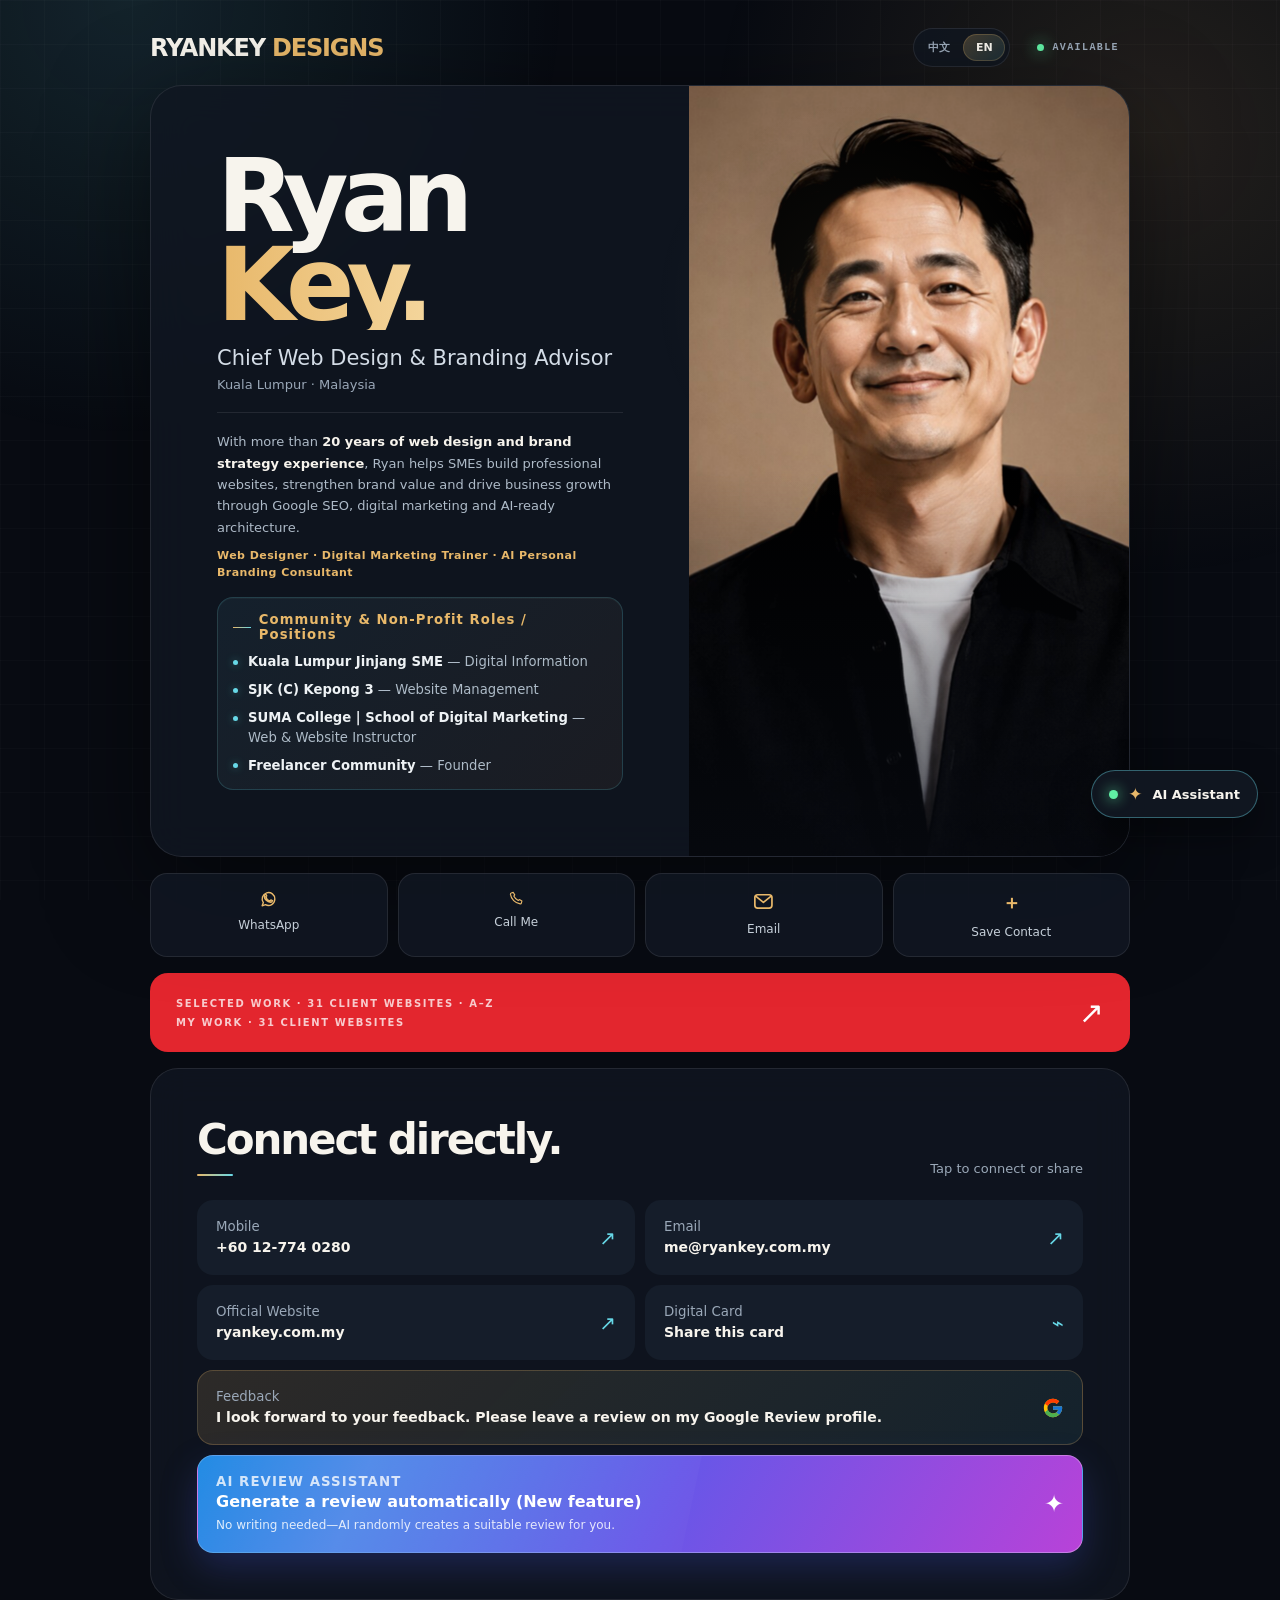
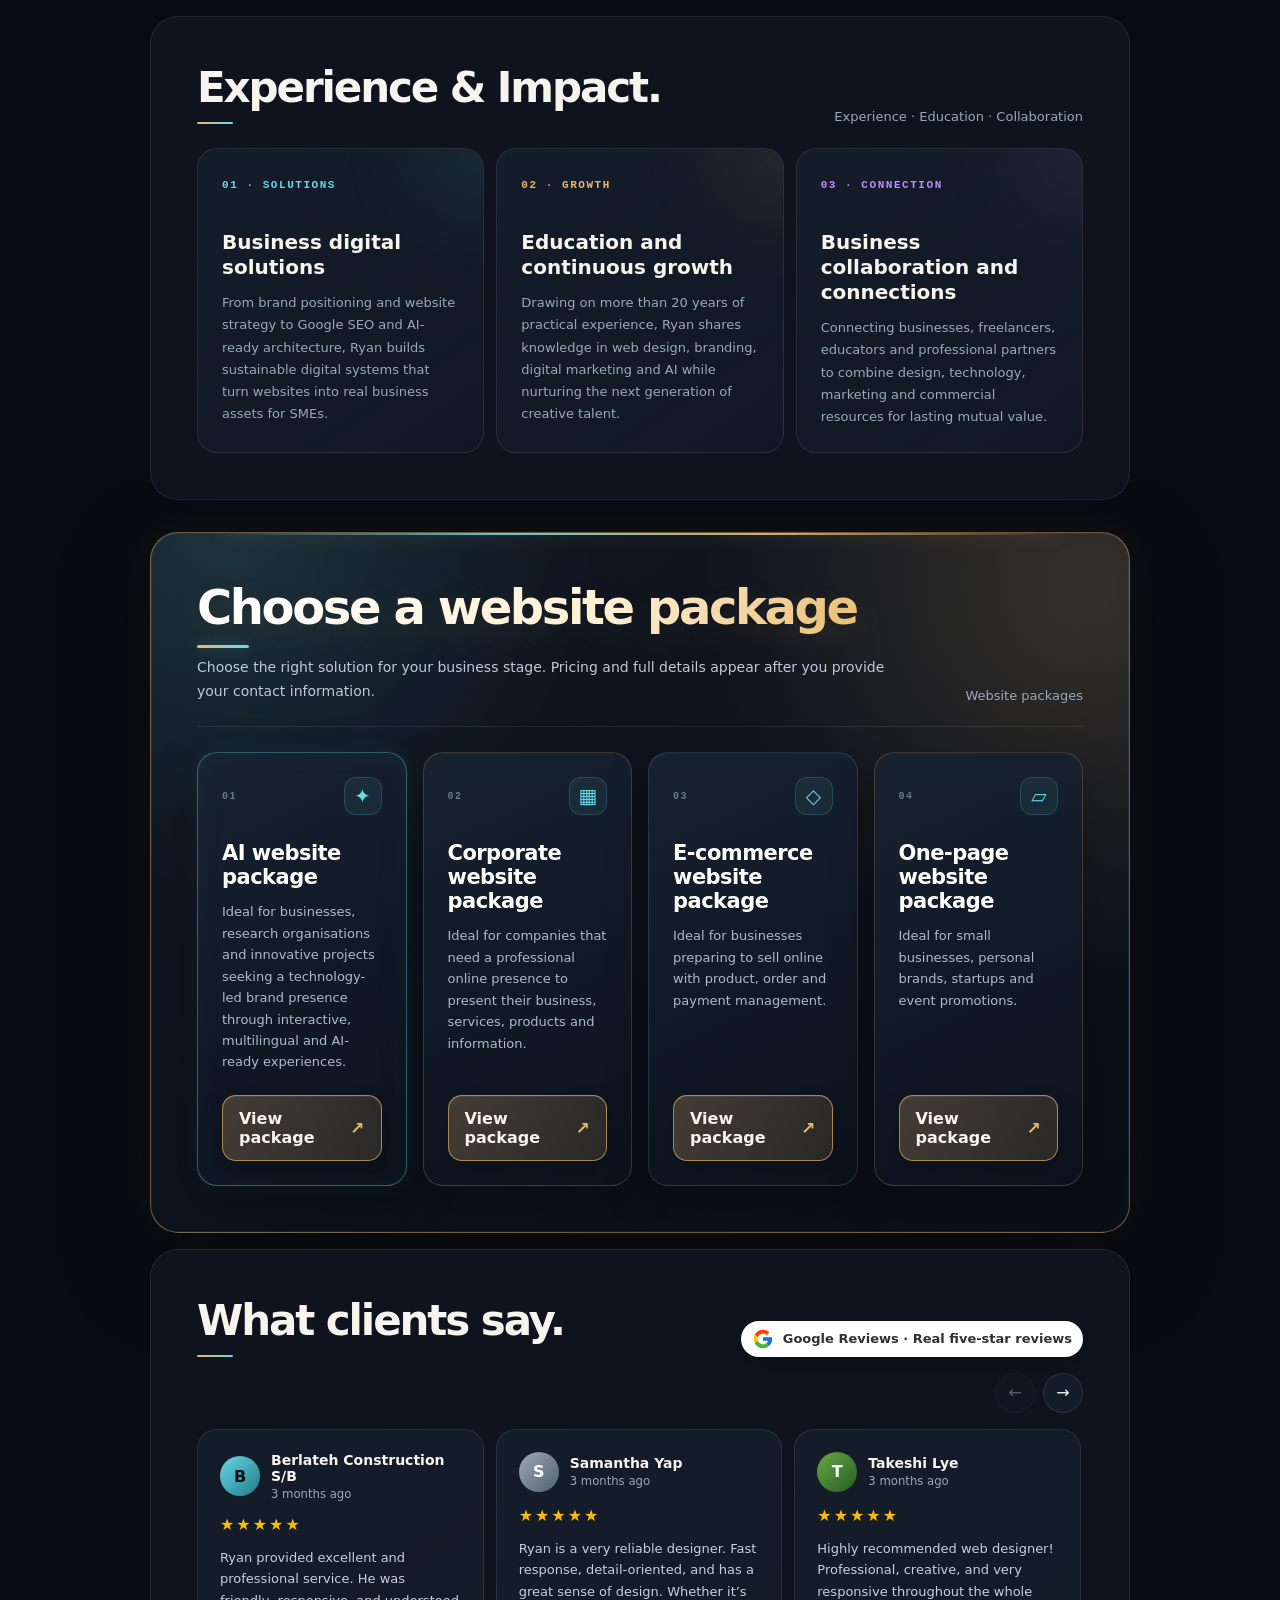
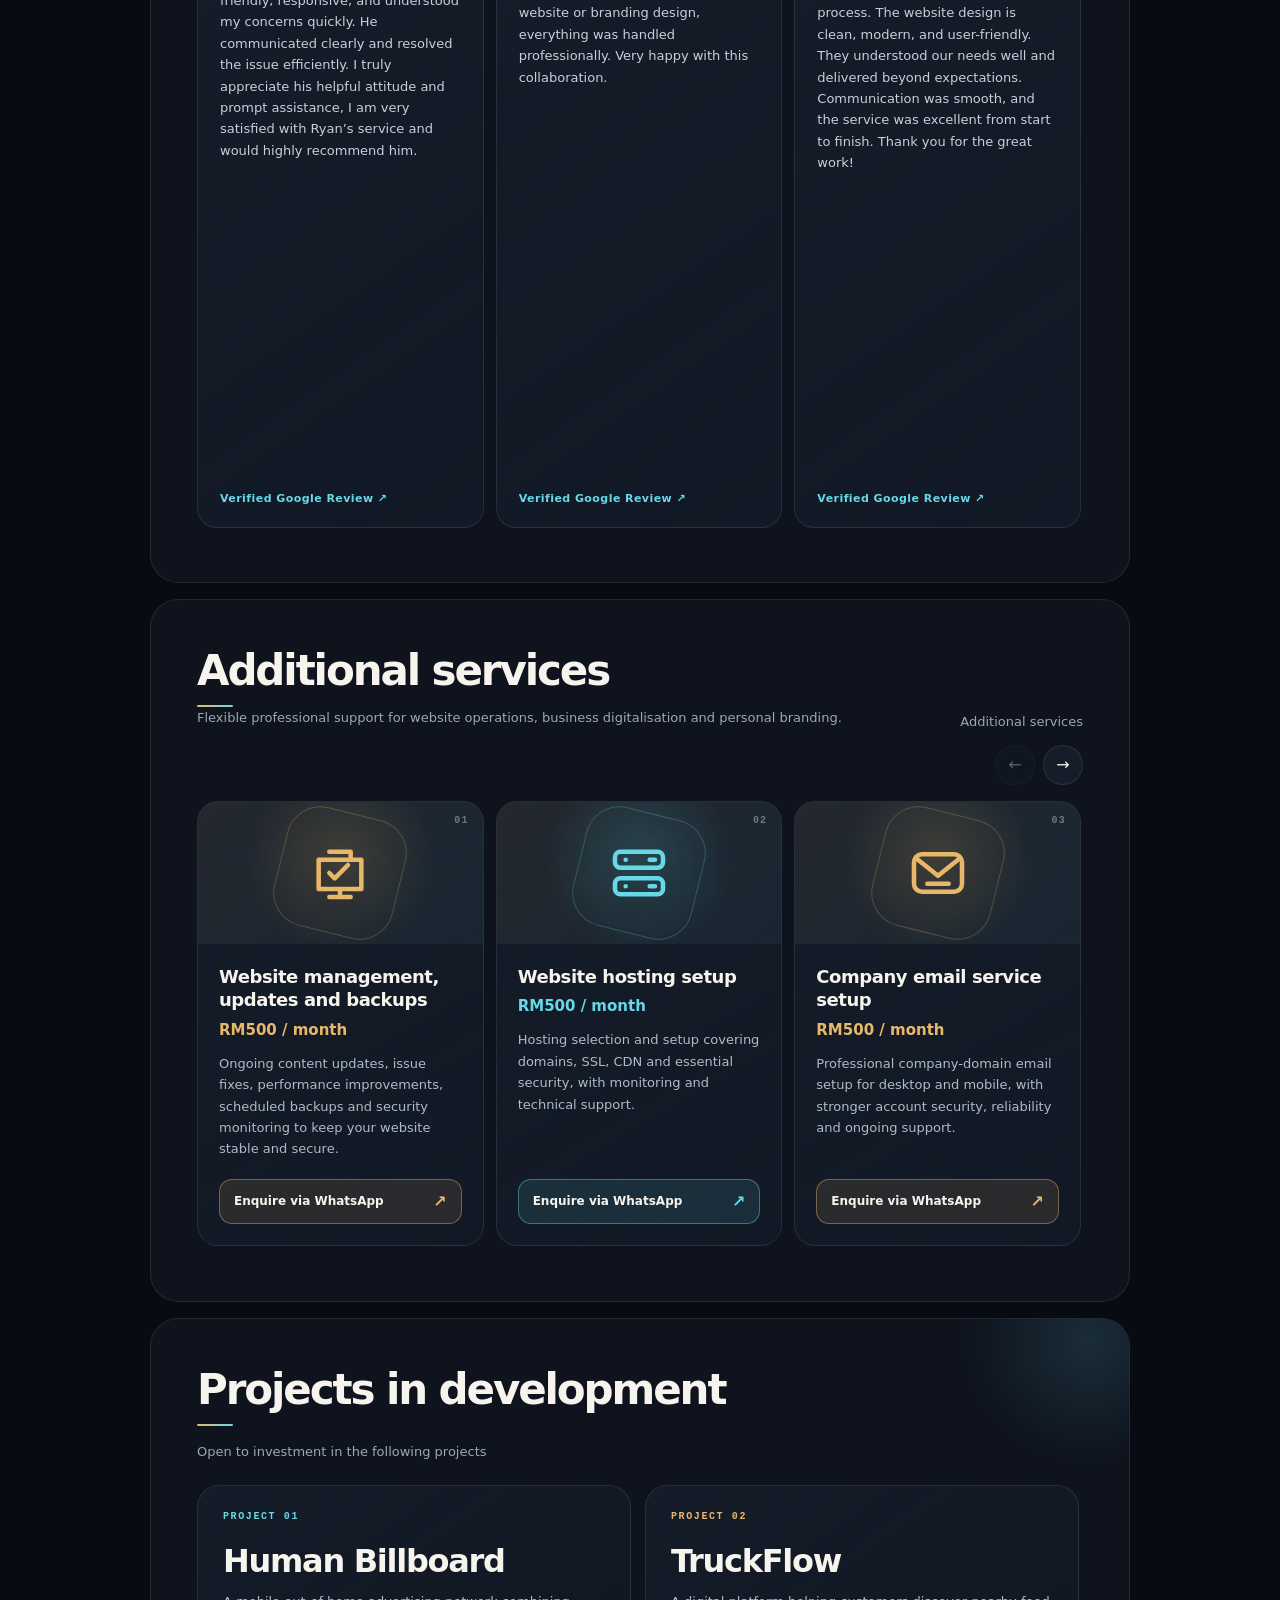
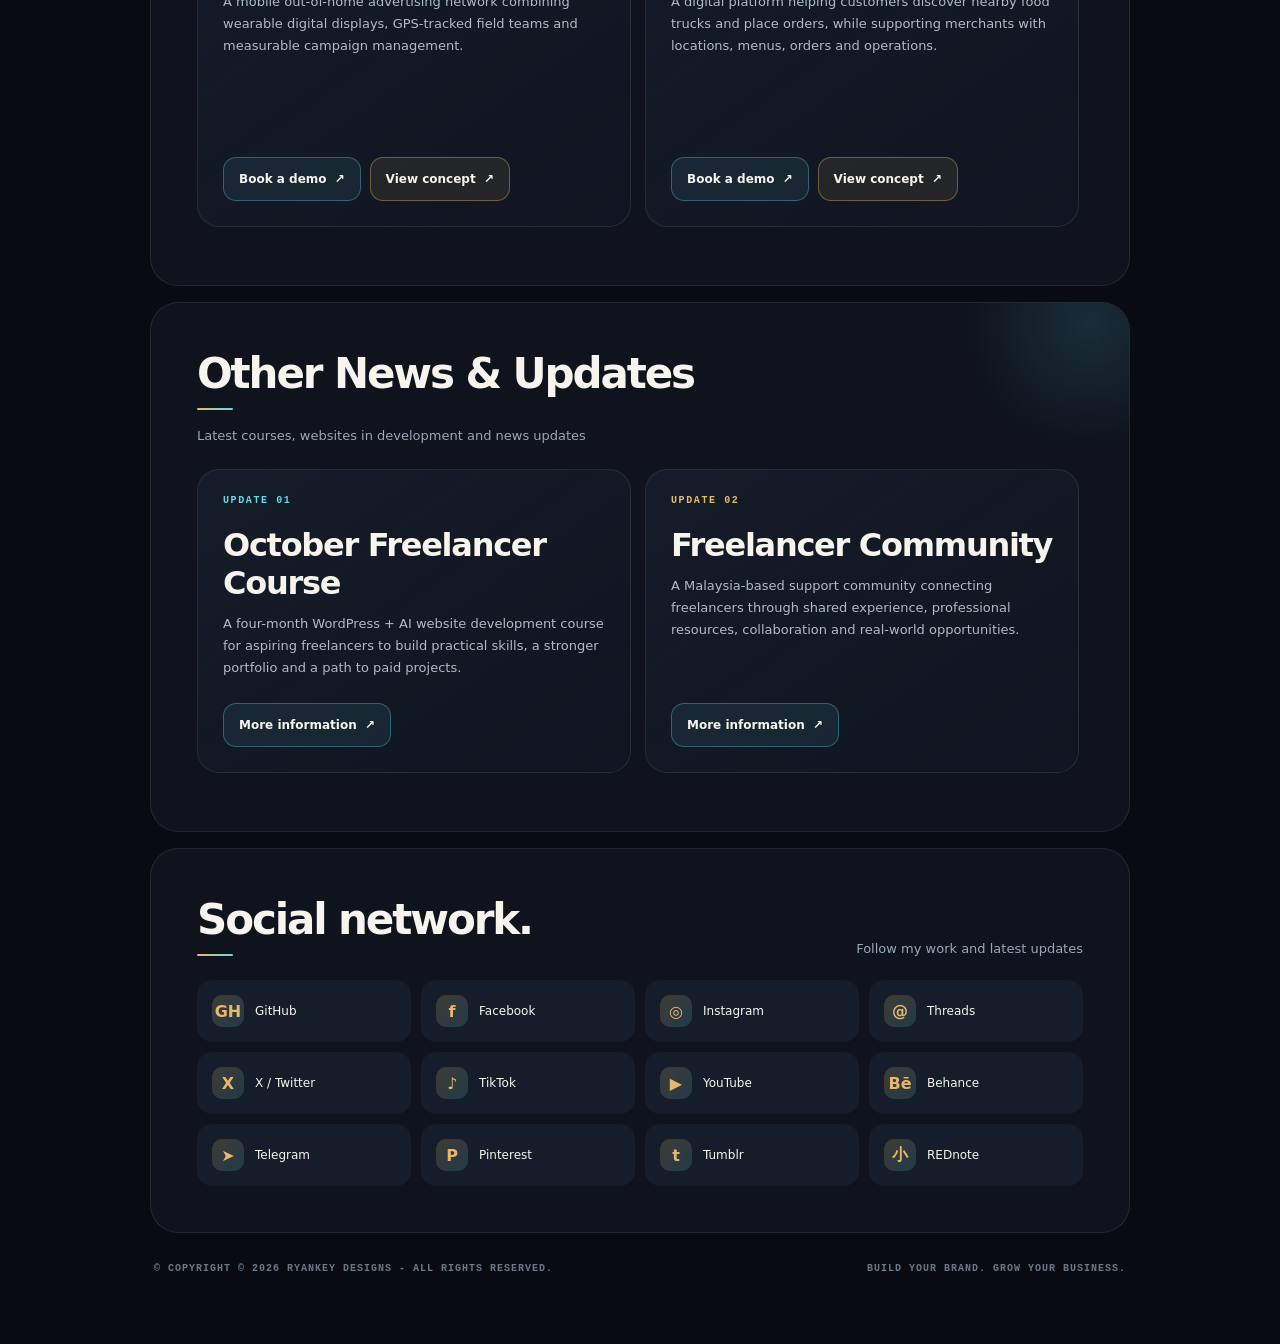
==== commit 79d7e2de: "Fix portfolio CTA language switching" ====
--- a/index.html
+++ b/index.html
@@ -83,7 +83,7 @@
 </style><style>
 .portfolio-cta{display:grid;grid-template-columns:minmax(0,1fr) auto;grid-template-areas:"meta arrow" "title arrow";align-items:center;gap:2px 20px;margin:16px 0;padding:22px 26px;border-radius:18px;background:#e3262e;color:#fff;text-decoration:none;transition:transform .2s ease,background .2s ease}
 .portfolio-cta span{grid-area:meta;font-size:10px;font-weight:800;letter-spacing:.16em;opacity:.76}
-.portfolio-cta strong{grid-area:title;font-size:clamp(20px,3.2vw,32px);letter-spacing:-.035em}
+.portfolio-cta strong{grid-area:title;font-size:clamp(20px,3.2vw,32px);letter-spacing:-.035em}.portfolio-cta__title{display:block}html[lang^="zh"] .portfolio-cta__title--en{display:none}html:not([lang^="zh"]) .portfolio-cta__title--zh{display:none}
 .portfolio-cta em{grid-area:arrow;font-style:normal;font-size:30px;transition:transform .2s ease}
 .portfolio-cta:hover,.portfolio-cta:focus-visible{background:#ff3039;transform:translateY(-2px);outline:none}
 .portfolio-cta:hover em,.portfolio-cta:focus-visible em{transform:translate(3px,-3px)}
@@ -92,7 +92,7 @@
 <nav class="topbar" aria-label="Brand"><div class="brand">RYANKEY <i>DESIGNS</i></div><a class="online" href="https://wa.me/60127740280" target="_blank" rel="noopener" aria-label="通过 WhatsApp 联系 Ryan / Contact Ryan on WhatsApp">Available</a></nav>
 <section class="hero"><div class="intro"><div class="identity-row"><h1>Ryan <span>Key.</span></h1><div class="identity-meta"><p class="title">Chief Web Design & Branding Advisor</p><p class="location">Kuala Lumpur · Malaysia</p></div></div><p class="hero-about">拥有超过 <strong>20 年网页设计与品牌策略经验</strong>，协助中小型企业建立专业网站、提升品牌价值，并结合 Google SEO、数码营销及 AI Ready 架构推动业务成长。<span class="hero-specialties">Web Designer · Digital Marketing Trainer · AI Personal Branding Consultant</span></p><aside class="hero-roles" aria-labelledby="heroRolesTitle"><h2 class="hero-roles__title" id="heroRolesTitle">社团和公益头衔／职位</h2><ul class="hero-roles__list"><li><strong>吉隆坡增光中小型工商业联合会</strong> — 数码资讯</li><li><strong>城市园甲洞华小（三）校</strong> — 网站管理与更新</li><li><strong>SUMA 数码营销学院</strong> — 网络与网站指导老师</li><li><strong>自由业者互助社群</strong> — 创办人</li></ul></aside></div><div class="portrait"><img id="heroPortrait" src="ryankey-profile.jpg?v=2" alt="Ryan Key" width="900" height="1200" decoding="async" fetchpriority="high"></div></section>
 <section class="actions" aria-label="Quick actions"><a class="action" href="https://wa.me/60127740280" target="_blank" rel="noopener"><b><svg viewBox="0 0 24 24" aria-hidden="true" focusable="false" fill="none" stroke="currentColor" stroke-width="1.8" stroke-linecap="round" stroke-linejoin="round"><path d="M20 11.5a8 8 0 0 1-11.8 7L4 20l1.5-4.1A8 8 0 1 1 20 11.5Z"/><path d="M9 8.5c.4 3 2 4.7 5 5.2l1-1.2 2 .9c-.2 1.4-1 2.1-2.4 2.1-4.2-.2-7.7-3.7-8-7.8 0-1.3.8-2.1 2.1-2.3l1 2-1.2 1.1Z"/></svg></b><span>WhatsApp</span></a><a class="action" href="tel:+60127740280"><b><svg viewBox="0 0 24 24" aria-hidden="true" focusable="false" fill="none" stroke="currentColor" stroke-width="1.8" stroke-linecap="round" stroke-linejoin="round"><path d="M6.7 3.8 9 7.7 7.5 9.5a14.5 14.5 0 0 0 7 7l1.8-1.5 3.9 2.3-.8 3.2c-.2.8-1 1.4-1.9 1.3C9.7 20.7 3.3 14.3 2.2 6.5c-.1-.9.5-1.7 1.3-1.9l3.2-.8Z"/></svg></b><span>Call Me</span></a><a class="action" href="mailto:me@ryankey.com.my"><b><svg viewBox="0 0 24 24" aria-hidden="true" focusable="false" fill="none" stroke="currentColor" stroke-width="1.8" stroke-linecap="round" stroke-linejoin="round"><rect x="3" y="5" width="18" height="14" rx="3"/><path d="m4.5 7 7.5 6 7.5-6"/></svg></b><span>Email</span></a><button class="action" id="saveContact" type="button"><b>＋</b><span>Save Contact</span></button></section>
-<a class="portfolio-cta" href="works.html" aria-label="查看我的作品"><span>SELECTED WORK · 31 CLIENT WEBSITES · A–Z</span><strong>我的作品 · 31 个客户网站</strong><em aria-hidden="true">↗</em></a>
+<a class="portfolio-cta" href="works.html" aria-label="查看我的作品"><span>SELECTED WORK · 31 CLIENT WEBSITES · A–Z</span><strong><span class="portfolio-cta__title portfolio-cta__title--zh">我的作品 · 31 个客户网站</span><span class="portfolio-cta__title portfolio-cta__title--en">MY WORK · 31 CLIENT WEBSITES</span></strong><em aria-hidden="true">↗</em></a>
 <section class="section"><div class="section-head"><h2>Connect directly.</h2><p>轻触即可联络或分享</p></div><div class="contact-grid"><a class="contact" href="tel:+60127740280"><span><small>Mobile</small><strong>+60 12-774 0280</strong></span><em>↗</em></a><a class="contact" href="mailto:me@ryankey.com.my"><span><small>Email</small><strong>me@ryankey.com.my</strong></span><em>↗</em></a><a class="contact" href="https://ryankey.com.my/" target="_blank" rel="noopener"><span><small>Official Website</small><strong>ryankey.com.my</strong></span><em>↗</em></a><button class="contact" id="shareCard" type="button"><span><small>Digital Card</small><strong>Share this card</strong></span><em>⌁</em></button><a class="contact review" href="https://g.page/r/CS7VcVHp9qnpEAE/review" target="_blank" rel="noopener"><span><small>Feedback</small><strong>I look forward to your feedback. Please leave a review on my Google Review profile.</strong></span><em><svg class="google-logo" viewBox="0 0 48 48" role="img" aria-label="Google Review"><path fill="#FFC107" d="M43.611 20.083H42V20H24v8h11.303C33.65 32.657 29.225 36 24 36c-6.627 0-12-5.373-12-12s5.373-12 12-12c3.059 0 5.842 1.154 7.961 3.039l5.657-5.657C34.046 6.053 29.268 4 24 4 12.955 4 4 12.955 4 24s8.955 20 20 20 20-8.955 20-20c0-1.341-.138-2.65-.389-3.917z"/><path fill="#FF3D00" d="M6.306 14.691l6.571 4.819C14.655 15.108 18.961 12 24 12c3.059 0 5.842 1.154 7.961 3.039l5.657-5.657C34.046 6.053 29.268 4 24 4c-7.682 0-14.344 4.337-17.694 10.691z"/><path fill="#4CAF50" d="M24 44c5.166 0 9.86-1.977 13.409-5.192l-6.19-5.238C29.211 35.091 26.715 36 24 36c-5.204 0-9.616-3.317-11.283-7.946l-6.522 5.025C9.505 39.556 16.227 44 24 44z"/><path fill="#1976D2" d="M43.611 20.083H42V20H24v8h11.303a12.04 12.04 0 0 1-4.087 5.571l.003-.002 6.19 5.238C36.971 39.205 44 34 44 24c0-1.341-.138-2.65-.389-3.917z"/></svg></em></a><a class="contact review-generator" href="https://google-review.ryankey.com.my/r/ryankey-review" target="_blank" rel="noopener"><span><small>AI Review Assistant</small><strong>Generate a review automatically (New feature)</strong><span class="contact-note">No writing needed—AI randomly creates a suitable review for you.</span></span><em aria-hidden="true">✦</em></a></div></section>
 <section class="section social-section"><div class="section-head"><h2>Social network.</h2><p>关注我的作品与最新动态</p></div><div class="socials">
 <a class="social" href="https://github.com/ryankeydesigns" target="_blank" rel="noopener"><span class="badge">GH</span><span>GitHub</span></a><a class="social" href="https://www.facebook.com/ryankeydesigns" target="_blank" rel="noopener"><span class="badge">f</span><span>Facebook</span></a><a class="social" href="https://www.instagram.com/ryankeydesigns/" target="_blank" rel="noopener"><span class="badge">◎</span><span>Instagram</span></a><a class="social" href="https://www.threads.net/@ryankeydesigns" target="_blank" rel="noopener"><span class="badge">@</span><span>Threads</span></a><a class="social" href="https://x.com/RyanKey52797190" target="_blank" rel="noopener"><span class="badge">X</span><span>X / Twitter</span></a><a class="social" href="https://www.tiktok.com/@29ryankey" target="_blank" rel="noopener"><span class="badge">♪</span><span>TikTok</span></a><a class="social" href="https://www.youtube.com/@ryankey" target="_blank" rel="noopener"><span class="badge">▶</span><span>YouTube</span></a><a class="social" href="https://www.behance.net/ryankey2020" target="_blank" rel="noopener"><span class="badge">Bē</span><span>Behance</span></a><a class="social" href="https://t.me/Ryankey29" target="_blank" rel="noopener"><span class="badge">➤</span><span>Telegram</span></a><a class="social" href="https://www.pinterest.com/ryankeydesigns/" target="_blank" rel="noopener"><span class="badge">P</span><span>Pinterest</span></a><a class="social" href="https://www.tumblr.com/blog/ryankey-designs" target="_blank" rel="noopener" aria-label="Visit RyanKey Designs on Tumblr"><span class="badge">t</span><span>Tumblr</span></a><a class="social" href="https://www.rednote.com/user/profile/6471e61c000000001001e84d" target="_blank" rel="noopener" aria-label="Visit RyanKey Designs on REDnote"><span class="badge">小</span><span>REDnote</span></a>
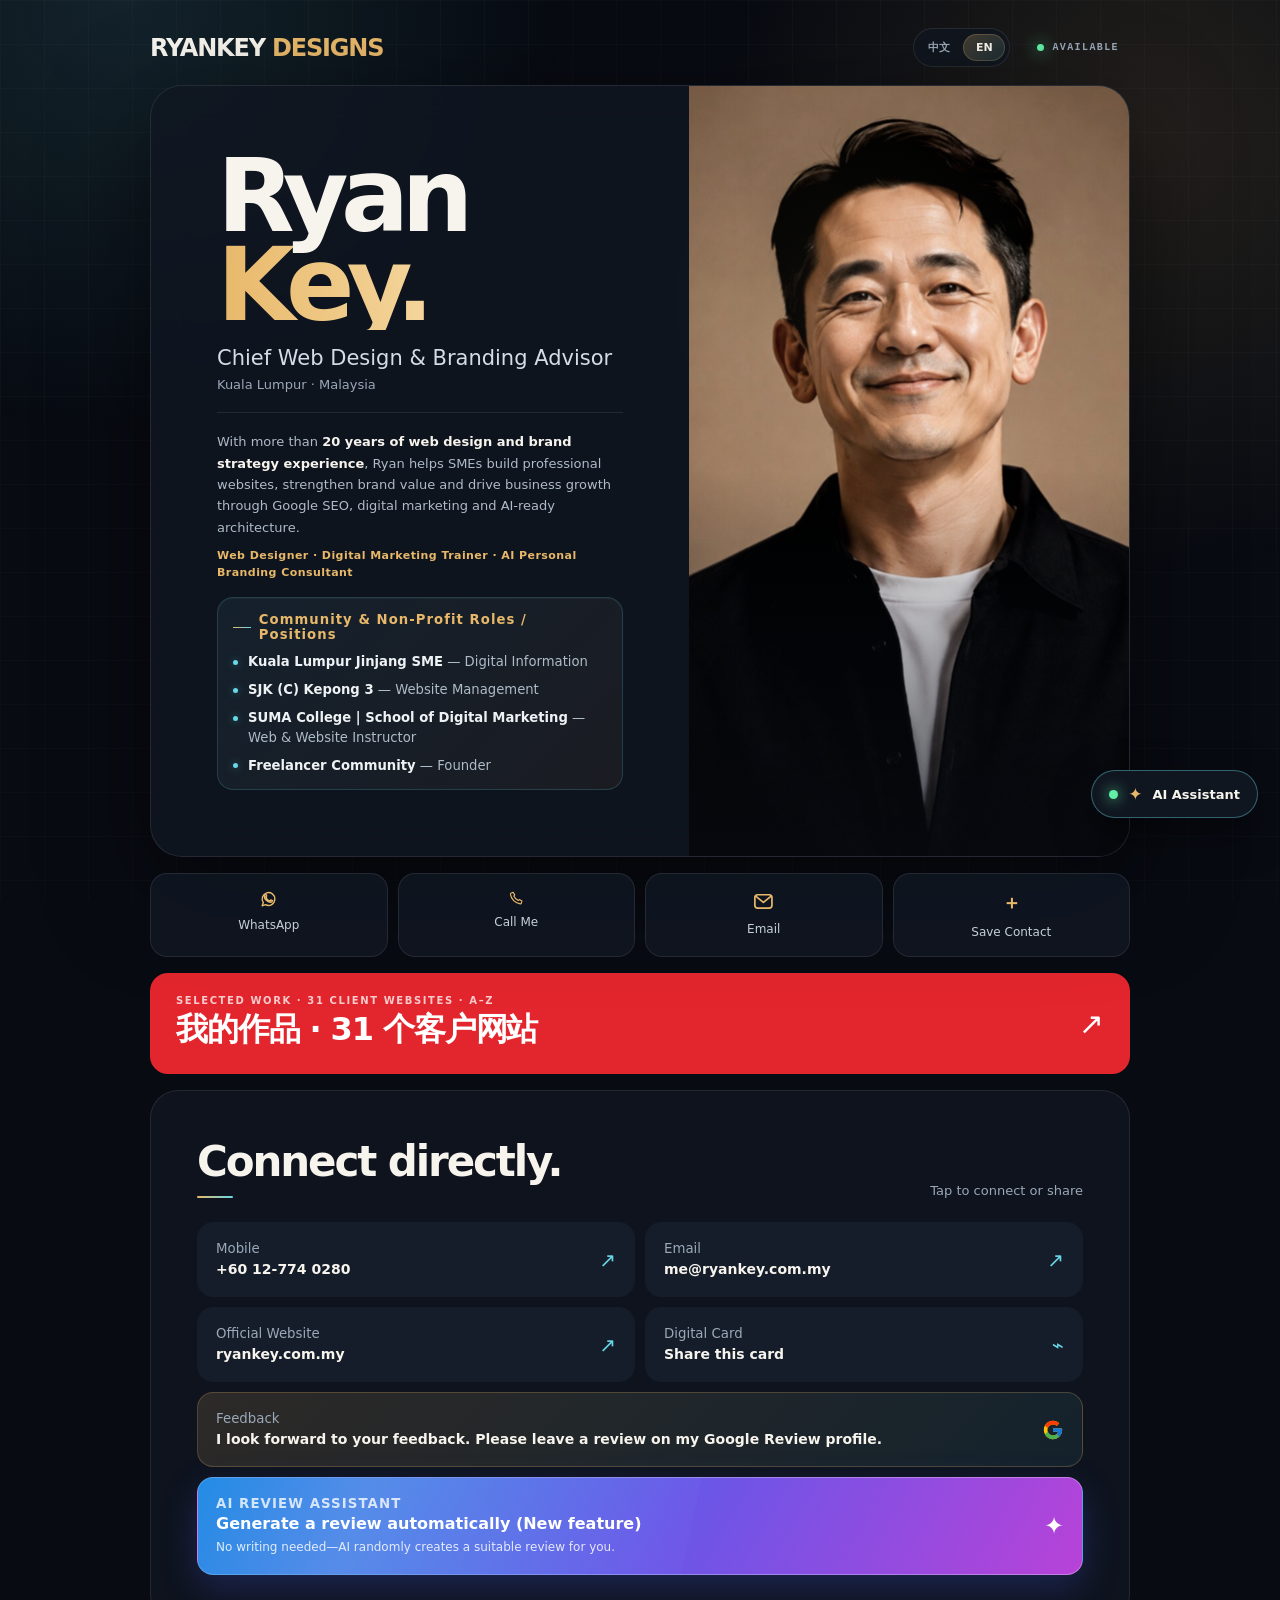
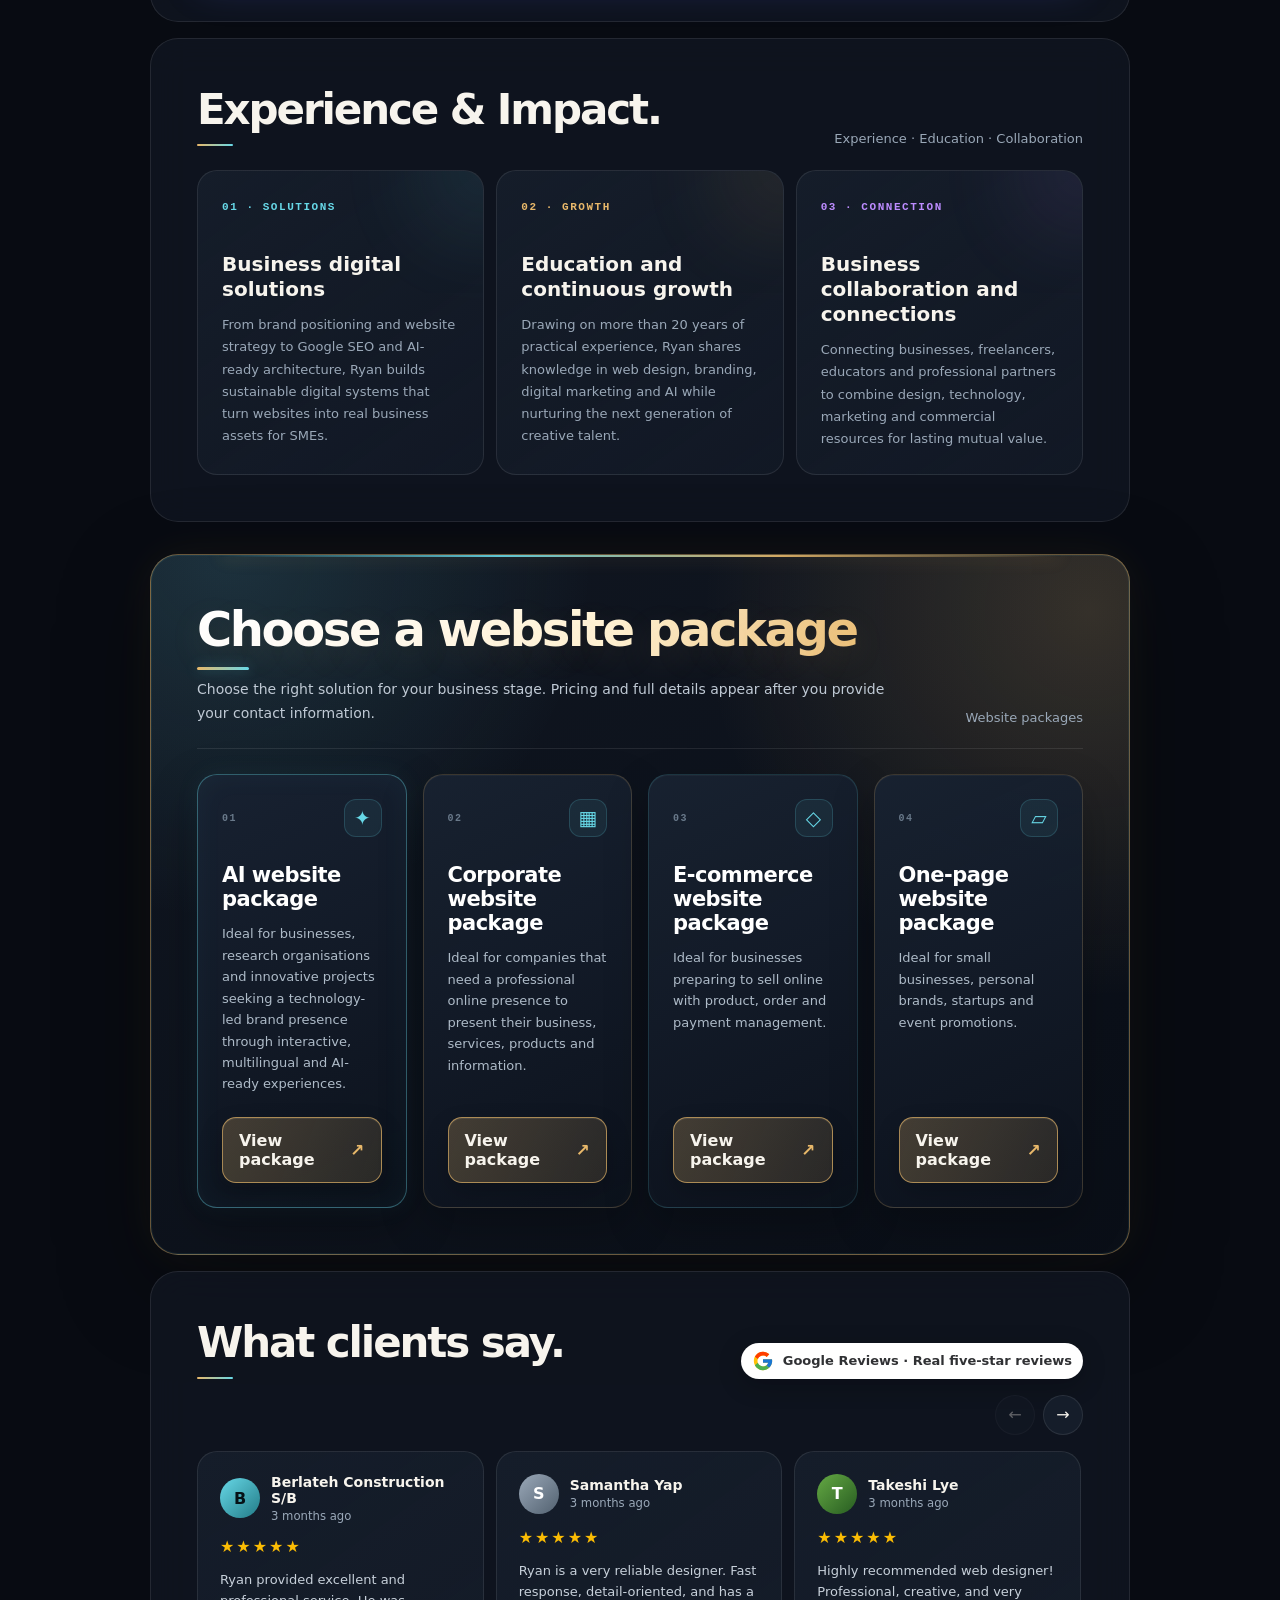
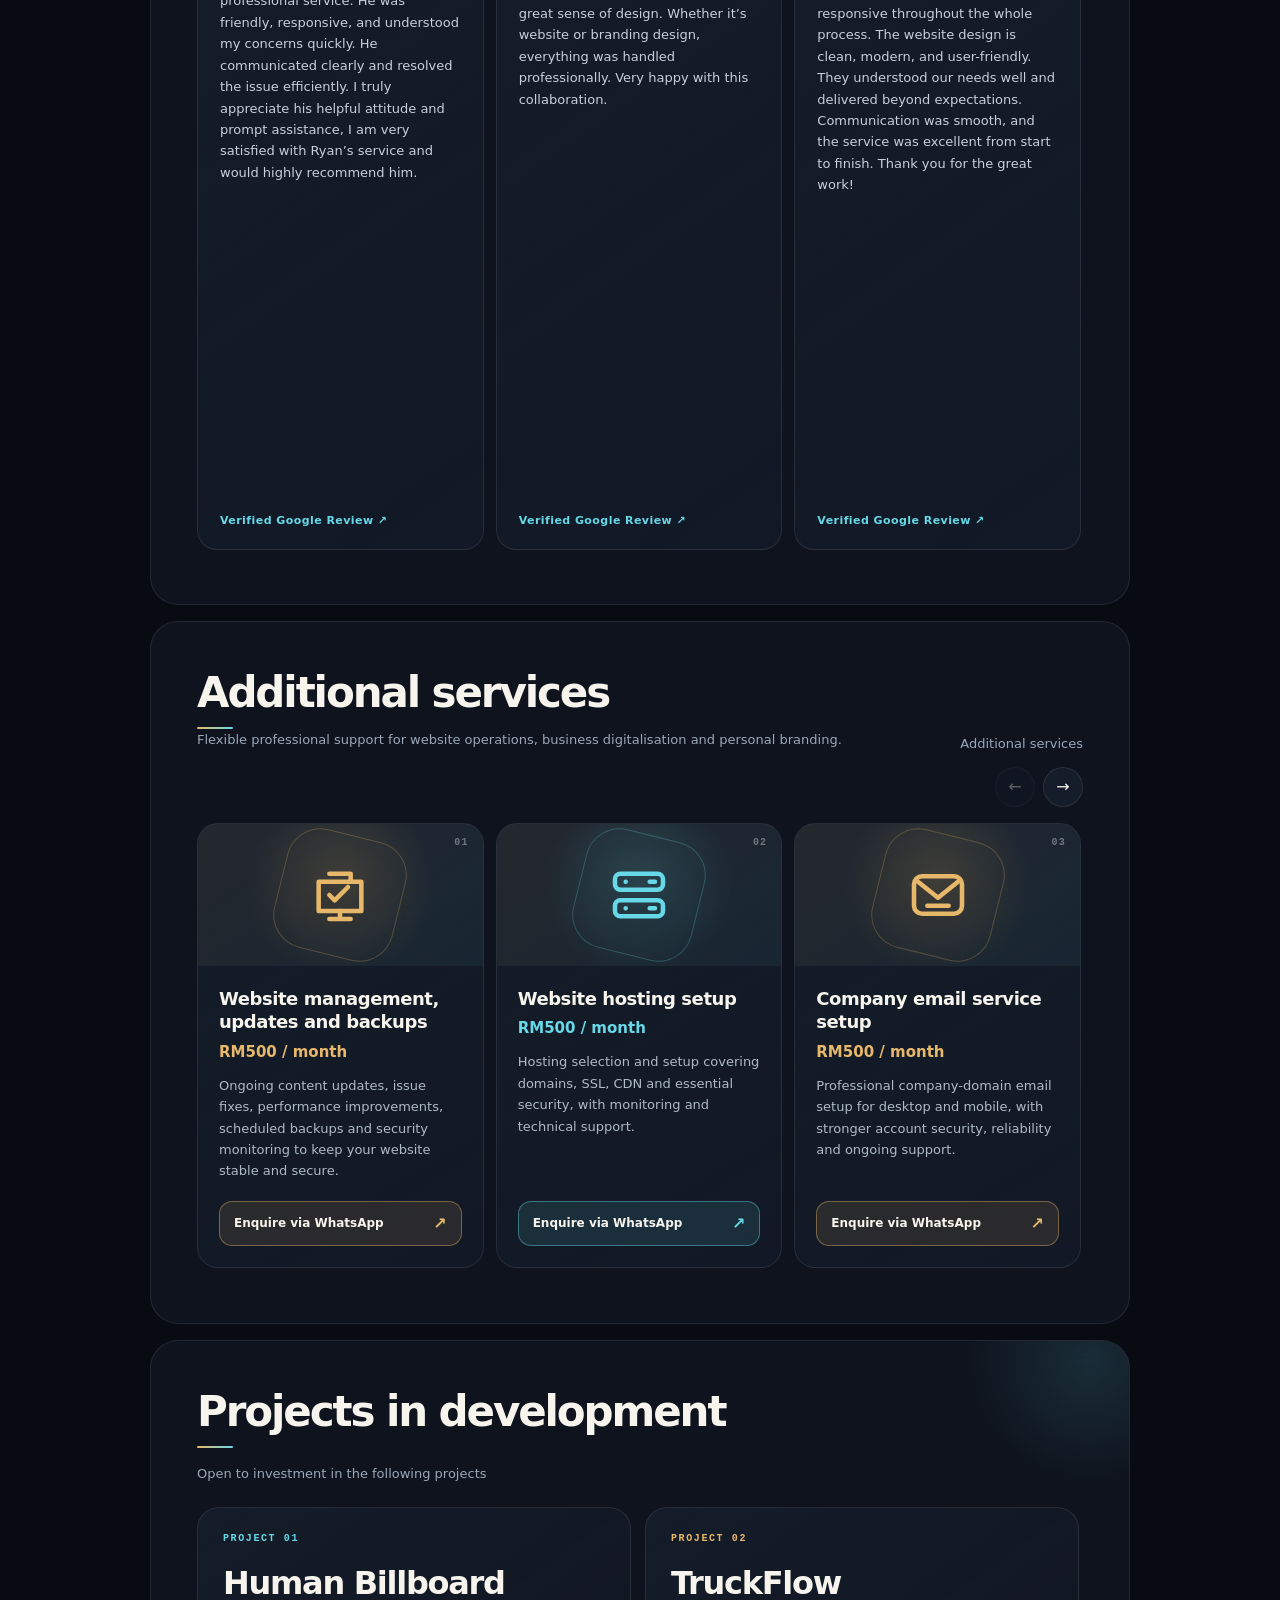
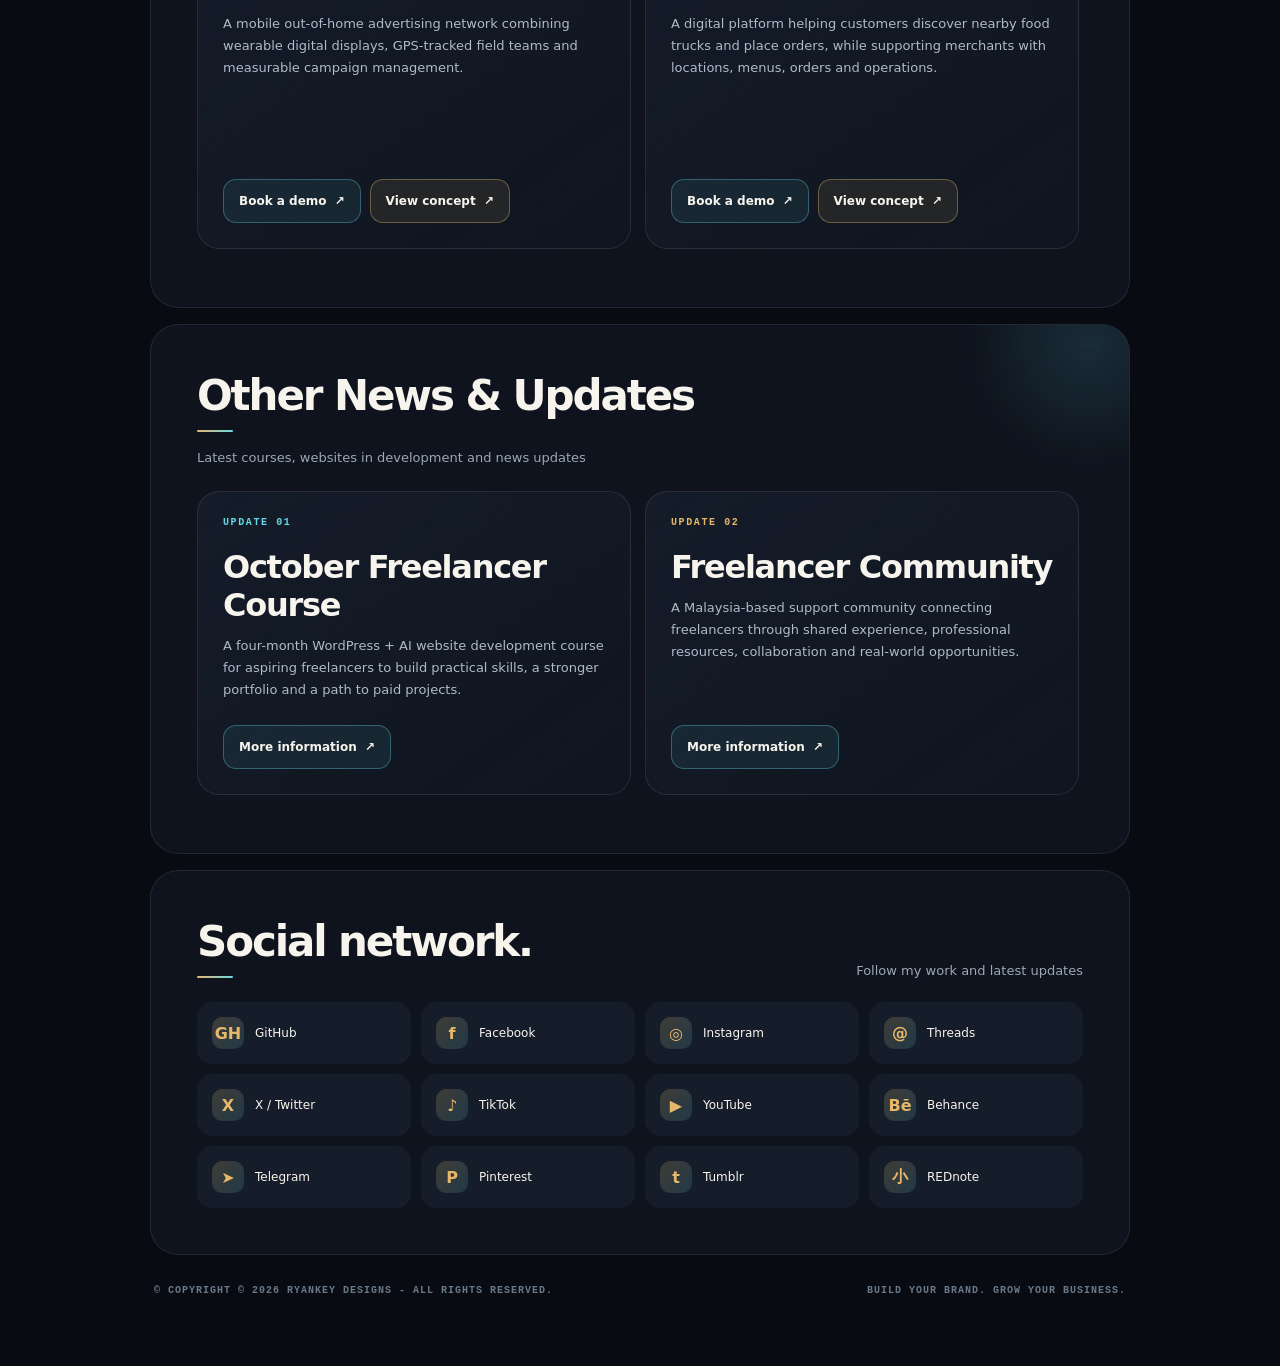
==== commit 93f36532: "Revert portfolio CTA bilingual title" ====
--- a/index.html
+++ b/index.html
@@ -83,7 +83,7 @@
 </style><style>
 .portfolio-cta{display:grid;grid-template-columns:minmax(0,1fr) auto;grid-template-areas:"meta arrow" "title arrow";align-items:center;gap:2px 20px;margin:16px 0;padding:22px 26px;border-radius:18px;background:#e3262e;color:#fff;text-decoration:none;transition:transform .2s ease,background .2s ease}
 .portfolio-cta span{grid-area:meta;font-size:10px;font-weight:800;letter-spacing:.16em;opacity:.76}
-.portfolio-cta strong{grid-area:title;font-size:clamp(20px,3.2vw,32px);letter-spacing:-.035em}.portfolio-cta__title{display:block}html[lang^="zh"] .portfolio-cta__title--en{display:none}html:not([lang^="zh"]) .portfolio-cta__title--zh{display:none}
+.portfolio-cta strong{grid-area:title;font-size:clamp(20px,3.2vw,32px);letter-spacing:-.035em}
 .portfolio-cta em{grid-area:arrow;font-style:normal;font-size:30px;transition:transform .2s ease}
 .portfolio-cta:hover,.portfolio-cta:focus-visible{background:#ff3039;transform:translateY(-2px);outline:none}
 .portfolio-cta:hover em,.portfolio-cta:focus-visible em{transform:translate(3px,-3px)}
@@ -92,7 +92,7 @@
 <nav class="topbar" aria-label="Brand"><div class="brand">RYANKEY <i>DESIGNS</i></div><a class="online" href="https://wa.me/60127740280" target="_blank" rel="noopener" aria-label="通过 WhatsApp 联系 Ryan / Contact Ryan on WhatsApp">Available</a></nav>
 <section class="hero"><div class="intro"><div class="identity-row"><h1>Ryan <span>Key.</span></h1><div class="identity-meta"><p class="title">Chief Web Design & Branding Advisor</p><p class="location">Kuala Lumpur · Malaysia</p></div></div><p class="hero-about">拥有超过 <strong>20 年网页设计与品牌策略经验</strong>，协助中小型企业建立专业网站、提升品牌价值，并结合 Google SEO、数码营销及 AI Ready 架构推动业务成长。<span class="hero-specialties">Web Designer · Digital Marketing Trainer · AI Personal Branding Consultant</span></p><aside class="hero-roles" aria-labelledby="heroRolesTitle"><h2 class="hero-roles__title" id="heroRolesTitle">社团和公益头衔／职位</h2><ul class="hero-roles__list"><li><strong>吉隆坡增光中小型工商业联合会</strong> — 数码资讯</li><li><strong>城市园甲洞华小（三）校</strong> — 网站管理与更新</li><li><strong>SUMA 数码营销学院</strong> — 网络与网站指导老师</li><li><strong>自由业者互助社群</strong> — 创办人</li></ul></aside></div><div class="portrait"><img id="heroPortrait" src="ryankey-profile.jpg?v=2" alt="Ryan Key" width="900" height="1200" decoding="async" fetchpriority="high"></div></section>
 <section class="actions" aria-label="Quick actions"><a class="action" href="https://wa.me/60127740280" target="_blank" rel="noopener"><b><svg viewBox="0 0 24 24" aria-hidden="true" focusable="false" fill="none" stroke="currentColor" stroke-width="1.8" stroke-linecap="round" stroke-linejoin="round"><path d="M20 11.5a8 8 0 0 1-11.8 7L4 20l1.5-4.1A8 8 0 1 1 20 11.5Z"/><path d="M9 8.5c.4 3 2 4.7 5 5.2l1-1.2 2 .9c-.2 1.4-1 2.1-2.4 2.1-4.2-.2-7.7-3.7-8-7.8 0-1.3.8-2.1 2.1-2.3l1 2-1.2 1.1Z"/></svg></b><span>WhatsApp</span></a><a class="action" href="tel:+60127740280"><b><svg viewBox="0 0 24 24" aria-hidden="true" focusable="false" fill="none" stroke="currentColor" stroke-width="1.8" stroke-linecap="round" stroke-linejoin="round"><path d="M6.7 3.8 9 7.7 7.5 9.5a14.5 14.5 0 0 0 7 7l1.8-1.5 3.9 2.3-.8 3.2c-.2.8-1 1.4-1.9 1.3C9.7 20.7 3.3 14.3 2.2 6.5c-.1-.9.5-1.7 1.3-1.9l3.2-.8Z"/></svg></b><span>Call Me</span></a><a class="action" href="mailto:me@ryankey.com.my"><b><svg viewBox="0 0 24 24" aria-hidden="true" focusable="false" fill="none" stroke="currentColor" stroke-width="1.8" stroke-linecap="round" stroke-linejoin="round"><rect x="3" y="5" width="18" height="14" rx="3"/><path d="m4.5 7 7.5 6 7.5-6"/></svg></b><span>Email</span></a><button class="action" id="saveContact" type="button"><b>＋</b><span>Save Contact</span></button></section>
-<a class="portfolio-cta" href="works.html" aria-label="查看我的作品"><span>SELECTED WORK · 31 CLIENT WEBSITES · A–Z</span><strong><span class="portfolio-cta__title portfolio-cta__title--zh">我的作品 · 31 个客户网站</span><span class="portfolio-cta__title portfolio-cta__title--en">MY WORK · 31 CLIENT WEBSITES</span></strong><em aria-hidden="true">↗</em></a>
+<a class="portfolio-cta" href="works.html" aria-label="查看我的作品"><span>SELECTED WORK · 31 CLIENT WEBSITES · A–Z</span><strong>我的作品 · 31 个客户网站</strong><em aria-hidden="true">↗</em></a>
 <section class="section"><div class="section-head"><h2>Connect directly.</h2><p>轻触即可联络或分享</p></div><div class="contact-grid"><a class="contact" href="tel:+60127740280"><span><small>Mobile</small><strong>+60 12-774 0280</strong></span><em>↗</em></a><a class="contact" href="mailto:me@ryankey.com.my"><span><small>Email</small><strong>me@ryankey.com.my</strong></span><em>↗</em></a><a class="contact" href="https://ryankey.com.my/" target="_blank" rel="noopener"><span><small>Official Website</small><strong>ryankey.com.my</strong></span><em>↗</em></a><button class="contact" id="shareCard" type="button"><span><small>Digital Card</small><strong>Share this card</strong></span><em>⌁</em></button><a class="contact review" href="https://g.page/r/CS7VcVHp9qnpEAE/review" target="_blank" rel="noopener"><span><small>Feedback</small><strong>I look forward to your feedback. Please leave a review on my Google Review profile.</strong></span><em><svg class="google-logo" viewBox="0 0 48 48" role="img" aria-label="Google Review"><path fill="#FFC107" d="M43.611 20.083H42V20H24v8h11.303C33.65 32.657 29.225 36 24 36c-6.627 0-12-5.373-12-12s5.373-12 12-12c3.059 0 5.842 1.154 7.961 3.039l5.657-5.657C34.046 6.053 29.268 4 24 4 12.955 4 4 12.955 4 24s8.955 20 20 20 20-8.955 20-20c0-1.341-.138-2.65-.389-3.917z"/><path fill="#FF3D00" d="M6.306 14.691l6.571 4.819C14.655 15.108 18.961 12 24 12c3.059 0 5.842 1.154 7.961 3.039l5.657-5.657C34.046 6.053 29.268 4 24 4c-7.682 0-14.344 4.337-17.694 10.691z"/><path fill="#4CAF50" d="M24 44c5.166 0 9.86-1.977 13.409-5.192l-6.19-5.238C29.211 35.091 26.715 36 24 36c-5.204 0-9.616-3.317-11.283-7.946l-6.522 5.025C9.505 39.556 16.227 44 24 44z"/><path fill="#1976D2" d="M43.611 20.083H42V20H24v8h11.303a12.04 12.04 0 0 1-4.087 5.571l.003-.002 6.19 5.238C36.971 39.205 44 34 44 24c0-1.341-.138-2.65-.389-3.917z"/></svg></em></a><a class="contact review-generator" href="https://google-review.ryankey.com.my/r/ryankey-review" target="_blank" rel="noopener"><span><small>AI Review Assistant</small><strong>Generate a review automatically (New feature)</strong><span class="contact-note">No writing needed—AI randomly creates a suitable review for you.</span></span><em aria-hidden="true">✦</em></a></div></section>
 <section class="section social-section"><div class="section-head"><h2>Social network.</h2><p>关注我的作品与最新动态</p></div><div class="socials">
 <a class="social" href="https://github.com/ryankeydesigns" target="_blank" rel="noopener"><span class="badge">GH</span><span>GitHub</span></a><a class="social" href="https://www.facebook.com/ryankeydesigns" target="_blank" rel="noopener"><span class="badge">f</span><span>Facebook</span></a><a class="social" href="https://www.instagram.com/ryankeydesigns/" target="_blank" rel="noopener"><span class="badge">◎</span><span>Instagram</span></a><a class="social" href="https://www.threads.net/@ryankeydesigns" target="_blank" rel="noopener"><span class="badge">@</span><span>Threads</span></a><a class="social" href="https://x.com/RyanKey52797190" target="_blank" rel="noopener"><span class="badge">X</span><span>X / Twitter</span></a><a class="social" href="https://www.tiktok.com/@29ryankey" target="_blank" rel="noopener"><span class="badge">♪</span><span>TikTok</span></a><a class="social" href="https://www.youtube.com/@ryankey" target="_blank" rel="noopener"><span class="badge">▶</span><span>YouTube</span></a><a class="social" href="https://www.behance.net/ryankey2020" target="_blank" rel="noopener"><span class="badge">Bē</span><span>Behance</span></a><a class="social" href="https://t.me/Ryankey29" target="_blank" rel="noopener"><span class="badge">➤</span><span>Telegram</span></a><a class="social" href="https://www.pinterest.com/ryankeydesigns/" target="_blank" rel="noopener"><span class="badge">P</span><span>Pinterest</span></a><a class="social" href="https://www.tumblr.com/blog/ryankey-designs" target="_blank" rel="noopener" aria-label="Visit RyanKey Designs on Tumblr"><span class="badge">t</span><span>Tumblr</span></a><a class="social" href="https://www.rednote.com/user/profile/6471e61c000000001001e84d" target="_blank" rel="noopener" aria-label="Visit RyanKey Designs on REDnote"><span class="badge">小</span><span>REDnote</span></a>
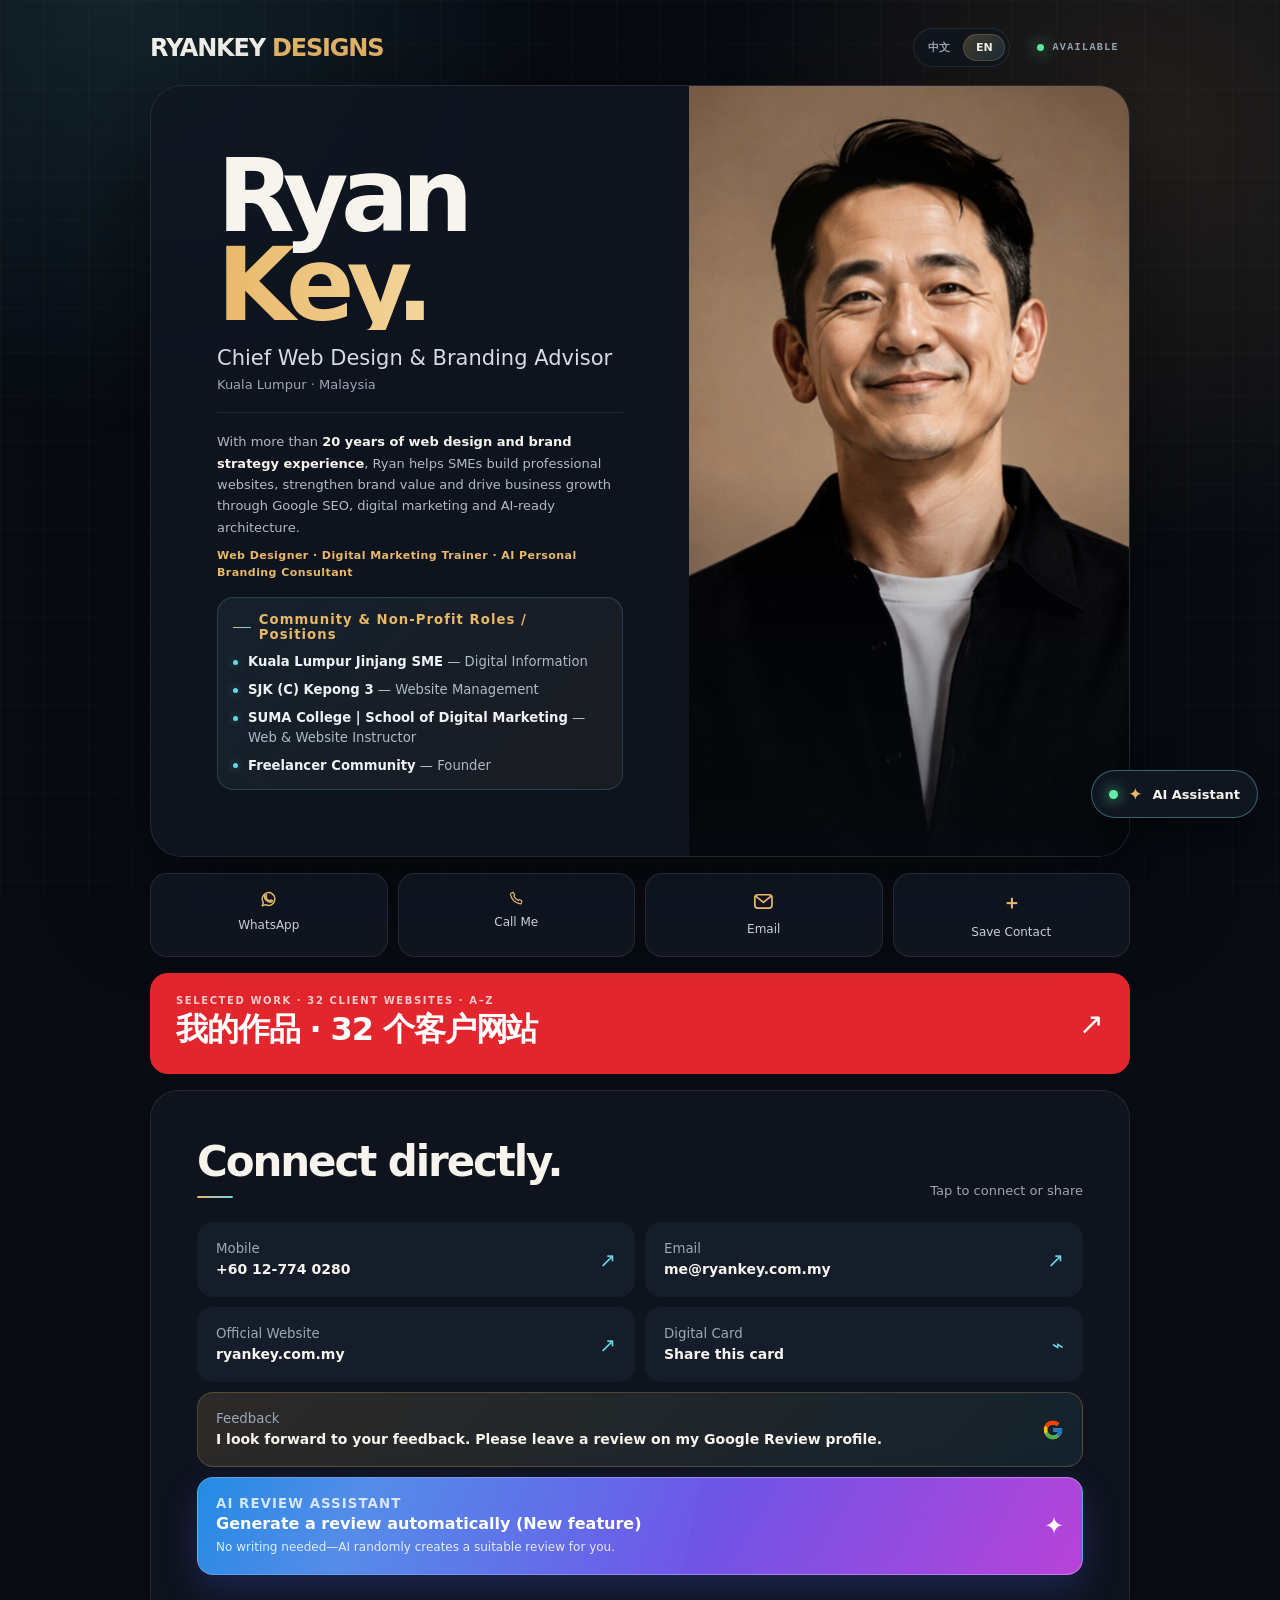
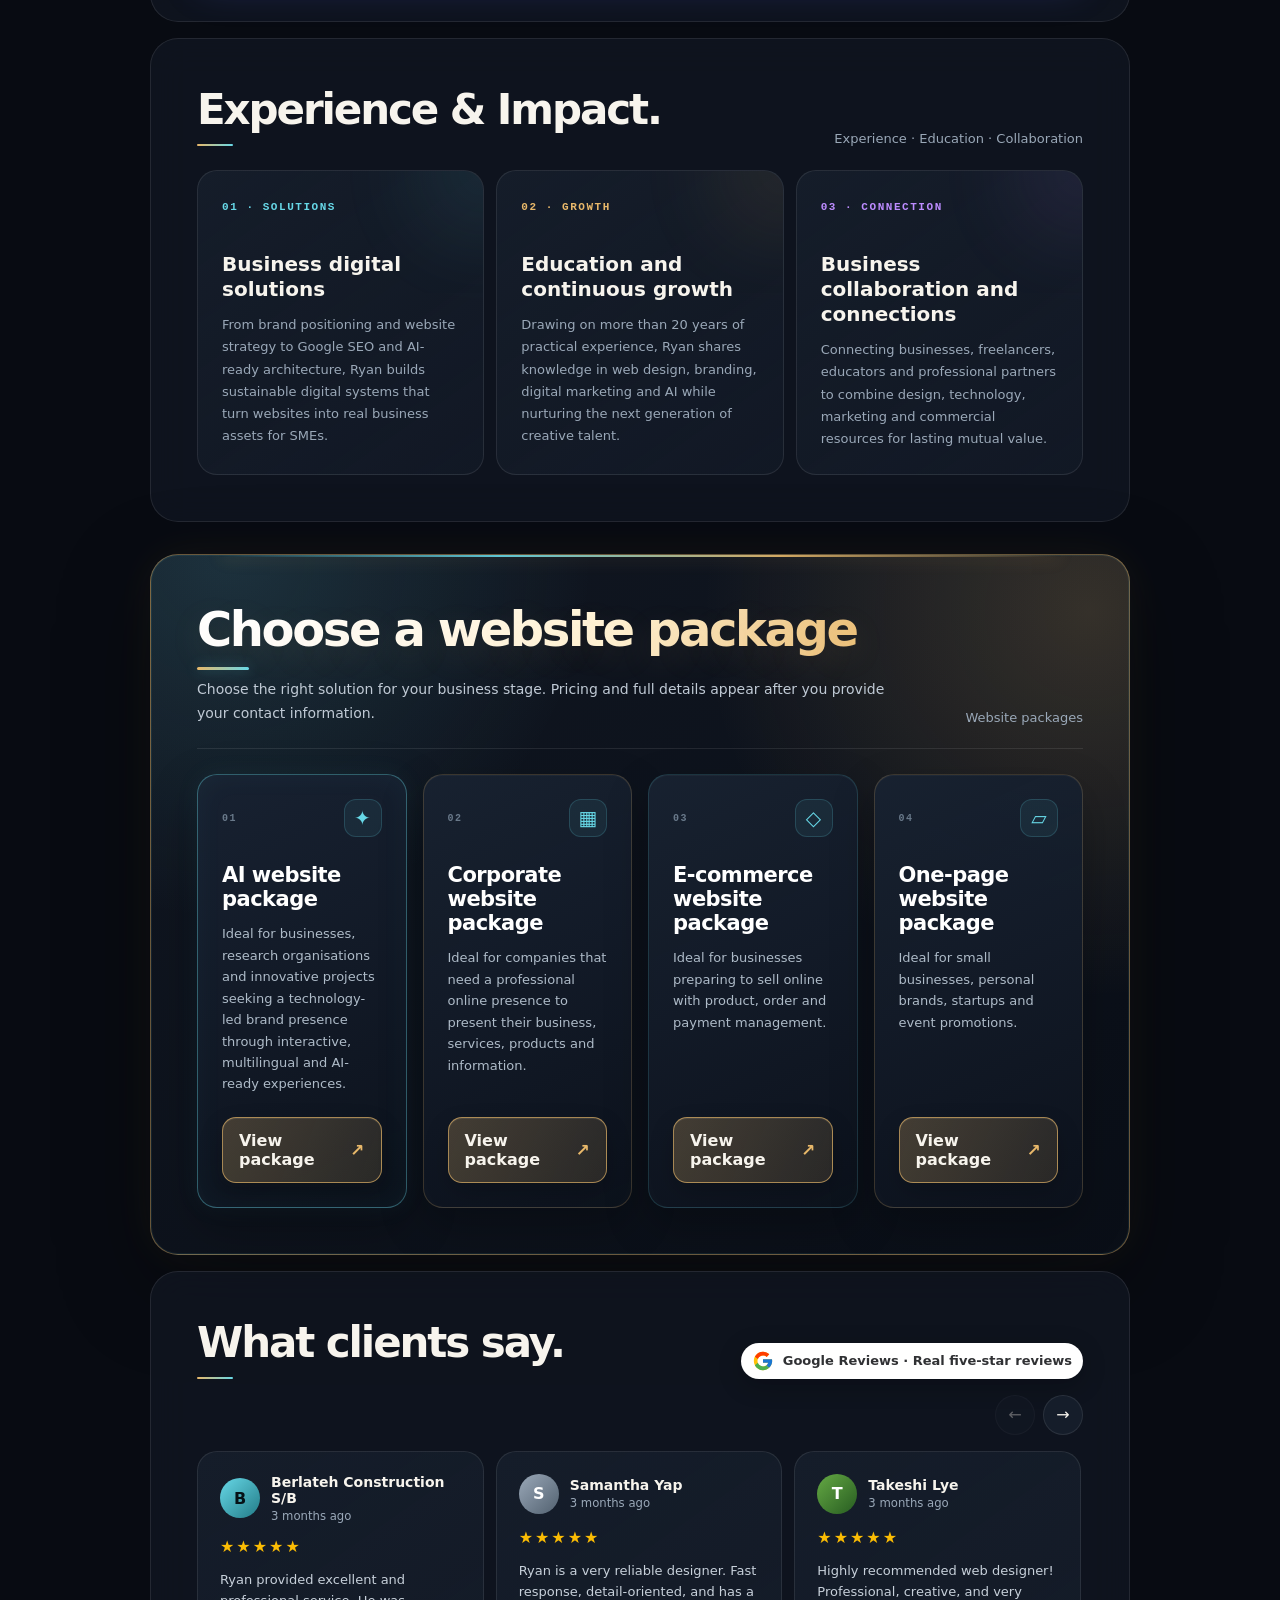
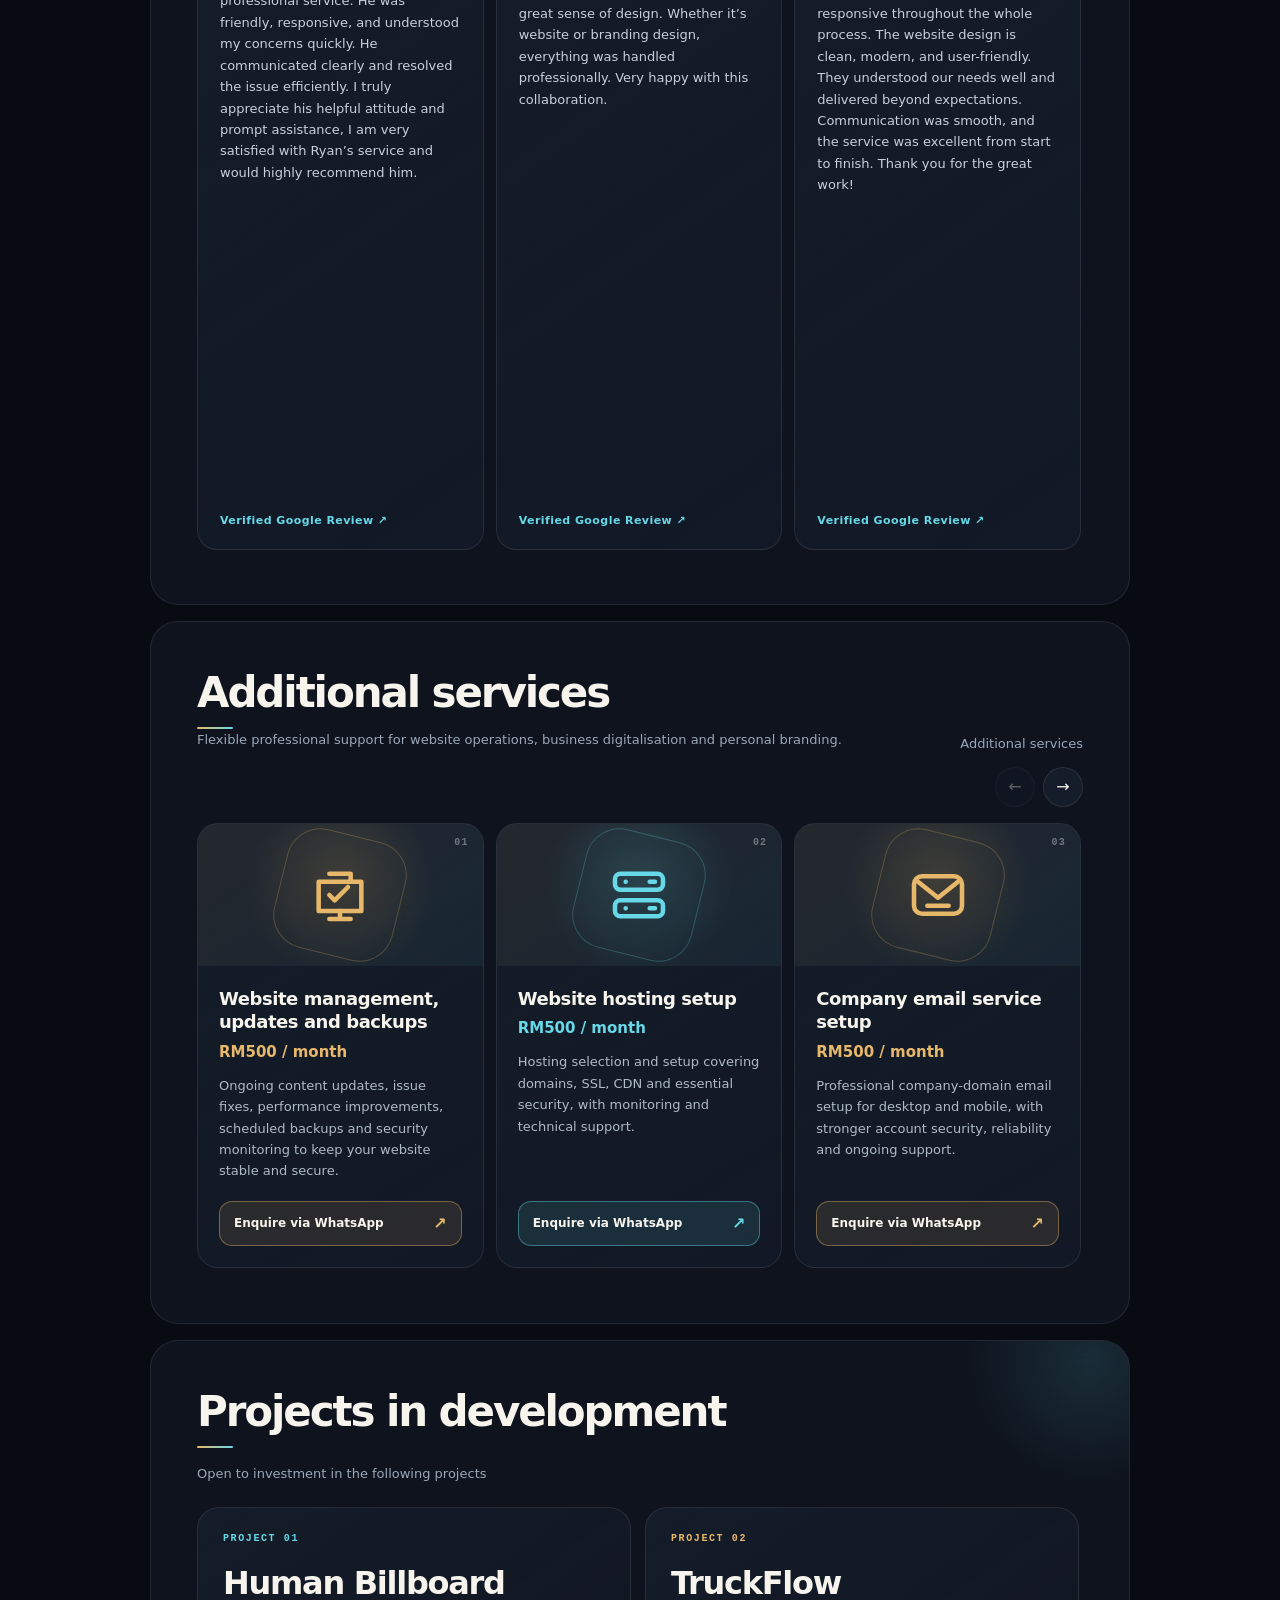
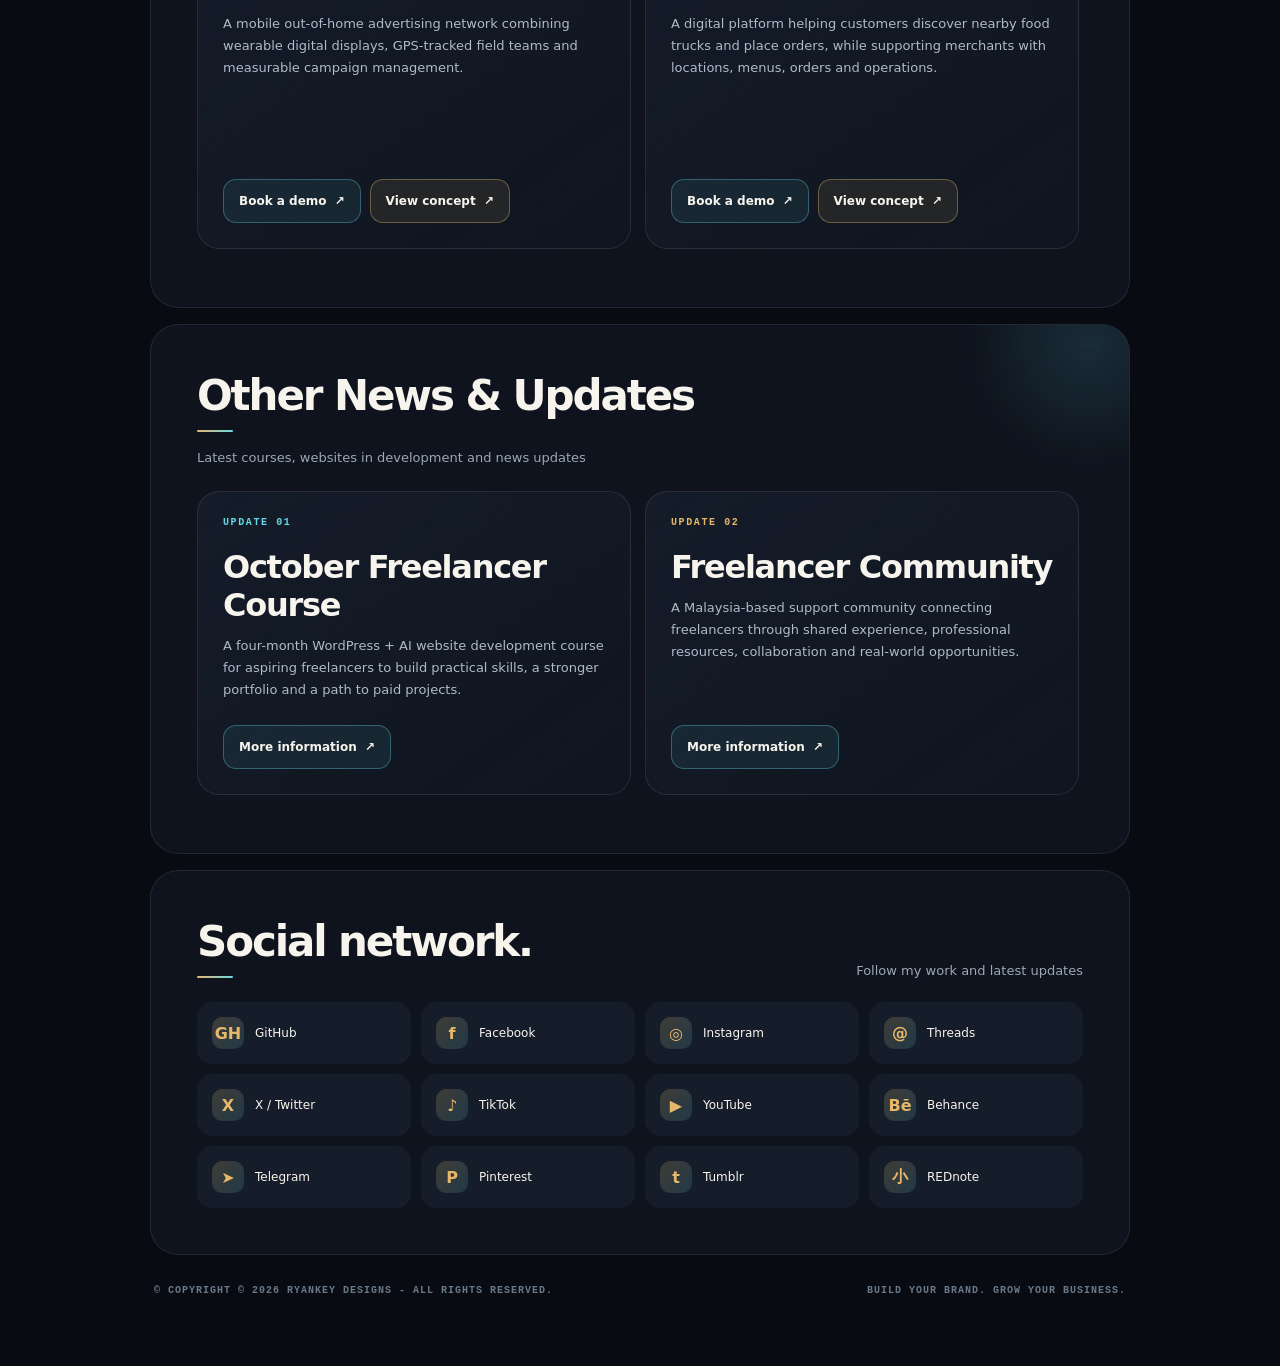
==== commit 5f846450: "Update portfolio count to 32" ====
--- a/index.html
+++ b/index.html
@@ -92,7 +92,7 @@
 <nav class="topbar" aria-label="Brand"><div class="brand">RYANKEY <i>DESIGNS</i></div><a class="online" href="https://wa.me/60127740280" target="_blank" rel="noopener" aria-label="通过 WhatsApp 联系 Ryan / Contact Ryan on WhatsApp">Available</a></nav>
 <section class="hero"><div class="intro"><div class="identity-row"><h1>Ryan <span>Key.</span></h1><div class="identity-meta"><p class="title">Chief Web Design & Branding Advisor</p><p class="location">Kuala Lumpur · Malaysia</p></div></div><p class="hero-about">拥有超过 <strong>20 年网页设计与品牌策略经验</strong>，协助中小型企业建立专业网站、提升品牌价值，并结合 Google SEO、数码营销及 AI Ready 架构推动业务成长。<span class="hero-specialties">Web Designer · Digital Marketing Trainer · AI Personal Branding Consultant</span></p><aside class="hero-roles" aria-labelledby="heroRolesTitle"><h2 class="hero-roles__title" id="heroRolesTitle">社团和公益头衔／职位</h2><ul class="hero-roles__list"><li><strong>吉隆坡增光中小型工商业联合会</strong> — 数码资讯</li><li><strong>城市园甲洞华小（三）校</strong> — 网站管理与更新</li><li><strong>SUMA 数码营销学院</strong> — 网络与网站指导老师</li><li><strong>自由业者互助社群</strong> — 创办人</li></ul></aside></div><div class="portrait"><img id="heroPortrait" src="ryankey-profile.jpg?v=2" alt="Ryan Key" width="900" height="1200" decoding="async" fetchpriority="high"></div></section>
 <section class="actions" aria-label="Quick actions"><a class="action" href="https://wa.me/60127740280" target="_blank" rel="noopener"><b><svg viewBox="0 0 24 24" aria-hidden="true" focusable="false" fill="none" stroke="currentColor" stroke-width="1.8" stroke-linecap="round" stroke-linejoin="round"><path d="M20 11.5a8 8 0 0 1-11.8 7L4 20l1.5-4.1A8 8 0 1 1 20 11.5Z"/><path d="M9 8.5c.4 3 2 4.7 5 5.2l1-1.2 2 .9c-.2 1.4-1 2.1-2.4 2.1-4.2-.2-7.7-3.7-8-7.8 0-1.3.8-2.1 2.1-2.3l1 2-1.2 1.1Z"/></svg></b><span>WhatsApp</span></a><a class="action" href="tel:+60127740280"><b><svg viewBox="0 0 24 24" aria-hidden="true" focusable="false" fill="none" stroke="currentColor" stroke-width="1.8" stroke-linecap="round" stroke-linejoin="round"><path d="M6.7 3.8 9 7.7 7.5 9.5a14.5 14.5 0 0 0 7 7l1.8-1.5 3.9 2.3-.8 3.2c-.2.8-1 1.4-1.9 1.3C9.7 20.7 3.3 14.3 2.2 6.5c-.1-.9.5-1.7 1.3-1.9l3.2-.8Z"/></svg></b><span>Call Me</span></a><a class="action" href="mailto:me@ryankey.com.my"><b><svg viewBox="0 0 24 24" aria-hidden="true" focusable="false" fill="none" stroke="currentColor" stroke-width="1.8" stroke-linecap="round" stroke-linejoin="round"><rect x="3" y="5" width="18" height="14" rx="3"/><path d="m4.5 7 7.5 6 7.5-6"/></svg></b><span>Email</span></a><button class="action" id="saveContact" type="button"><b>＋</b><span>Save Contact</span></button></section>
-<a class="portfolio-cta" href="works.html" aria-label="查看我的作品"><span>SELECTED WORK · 31 CLIENT WEBSITES · A–Z</span><strong>我的作品 · 31 个客户网站</strong><em aria-hidden="true">↗</em></a>
+<a class="portfolio-cta" href="works.html" aria-label="查看我的作品"><span>SELECTED WORK · 32 CLIENT WEBSITES · A–Z</span><strong>我的作品 · 32 个客户网站</strong><em aria-hidden="true">↗</em></a>
 <section class="section"><div class="section-head"><h2>Connect directly.</h2><p>轻触即可联络或分享</p></div><div class="contact-grid"><a class="contact" href="tel:+60127740280"><span><small>Mobile</small><strong>+60 12-774 0280</strong></span><em>↗</em></a><a class="contact" href="mailto:me@ryankey.com.my"><span><small>Email</small><strong>me@ryankey.com.my</strong></span><em>↗</em></a><a class="contact" href="https://ryankey.com.my/" target="_blank" rel="noopener"><span><small>Official Website</small><strong>ryankey.com.my</strong></span><em>↗</em></a><button class="contact" id="shareCard" type="button"><span><small>Digital Card</small><strong>Share this card</strong></span><em>⌁</em></button><a class="contact review" href="https://g.page/r/CS7VcVHp9qnpEAE/review" target="_blank" rel="noopener"><span><small>Feedback</small><strong>I look forward to your feedback. Please leave a review on my Google Review profile.</strong></span><em><svg class="google-logo" viewBox="0 0 48 48" role="img" aria-label="Google Review"><path fill="#FFC107" d="M43.611 20.083H42V20H24v8h11.303C33.65 32.657 29.225 36 24 36c-6.627 0-12-5.373-12-12s5.373-12 12-12c3.059 0 5.842 1.154 7.961 3.039l5.657-5.657C34.046 6.053 29.268 4 24 4 12.955 4 4 12.955 4 24s8.955 20 20 20 20-8.955 20-20c0-1.341-.138-2.65-.389-3.917z"/><path fill="#FF3D00" d="M6.306 14.691l6.571 4.819C14.655 15.108 18.961 12 24 12c3.059 0 5.842 1.154 7.961 3.039l5.657-5.657C34.046 6.053 29.268 4 24 4c-7.682 0-14.344 4.337-17.694 10.691z"/><path fill="#4CAF50" d="M24 44c5.166 0 9.86-1.977 13.409-5.192l-6.19-5.238C29.211 35.091 26.715 36 24 36c-5.204 0-9.616-3.317-11.283-7.946l-6.522 5.025C9.505 39.556 16.227 44 24 44z"/><path fill="#1976D2" d="M43.611 20.083H42V20H24v8h11.303a12.04 12.04 0 0 1-4.087 5.571l.003-.002 6.19 5.238C36.971 39.205 44 34 44 24c0-1.341-.138-2.65-.389-3.917z"/></svg></em></a><a class="contact review-generator" href="https://google-review.ryankey.com.my/r/ryankey-review" target="_blank" rel="noopener"><span><small>AI Review Assistant</small><strong>Generate a review automatically (New feature)</strong><span class="contact-note">No writing needed—AI randomly creates a suitable review for you.</span></span><em aria-hidden="true">✦</em></a></div></section>
 <section class="section social-section"><div class="section-head"><h2>Social network.</h2><p>关注我的作品与最新动态</p></div><div class="socials">
 <a class="social" href="https://github.com/ryankeydesigns" target="_blank" rel="noopener"><span class="badge">GH</span><span>GitHub</span></a><a class="social" href="https://www.facebook.com/ryankeydesigns" target="_blank" rel="noopener"><span class="badge">f</span><span>Facebook</span></a><a class="social" href="https://www.instagram.com/ryankeydesigns/" target="_blank" rel="noopener"><span class="badge">◎</span><span>Instagram</span></a><a class="social" href="https://www.threads.net/@ryankeydesigns" target="_blank" rel="noopener"><span class="badge">@</span><span>Threads</span></a><a class="social" href="https://x.com/RyanKey52797190" target="_blank" rel="noopener"><span class="badge">X</span><span>X / Twitter</span></a><a class="social" href="https://www.tiktok.com/@29ryankey" target="_blank" rel="noopener"><span class="badge">♪</span><span>TikTok</span></a><a class="social" href="https://www.youtube.com/@ryankey" target="_blank" rel="noopener"><span class="badge">▶</span><span>YouTube</span></a><a class="social" href="https://www.behance.net/ryankey2020" target="_blank" rel="noopener"><span class="badge">Bē</span><span>Behance</span></a><a class="social" href="https://t.me/Ryankey29" target="_blank" rel="noopener"><span class="badge">➤</span><span>Telegram</span></a><a class="social" href="https://www.pinterest.com/ryankeydesigns/" target="_blank" rel="noopener"><span class="badge">P</span><span>Pinterest</span></a><a class="social" href="https://www.tumblr.com/blog/ryankey-designs" target="_blank" rel="noopener" aria-label="Visit RyanKey Designs on Tumblr"><span class="badge">t</span><span>Tumblr</span></a><a class="social" href="https://www.rednote.com/user/profile/6471e61c000000001001e84d" target="_blank" rel="noopener" aria-label="Visit RyanKey Designs on REDnote"><span class="badge">小</span><span>REDnote</span></a>
